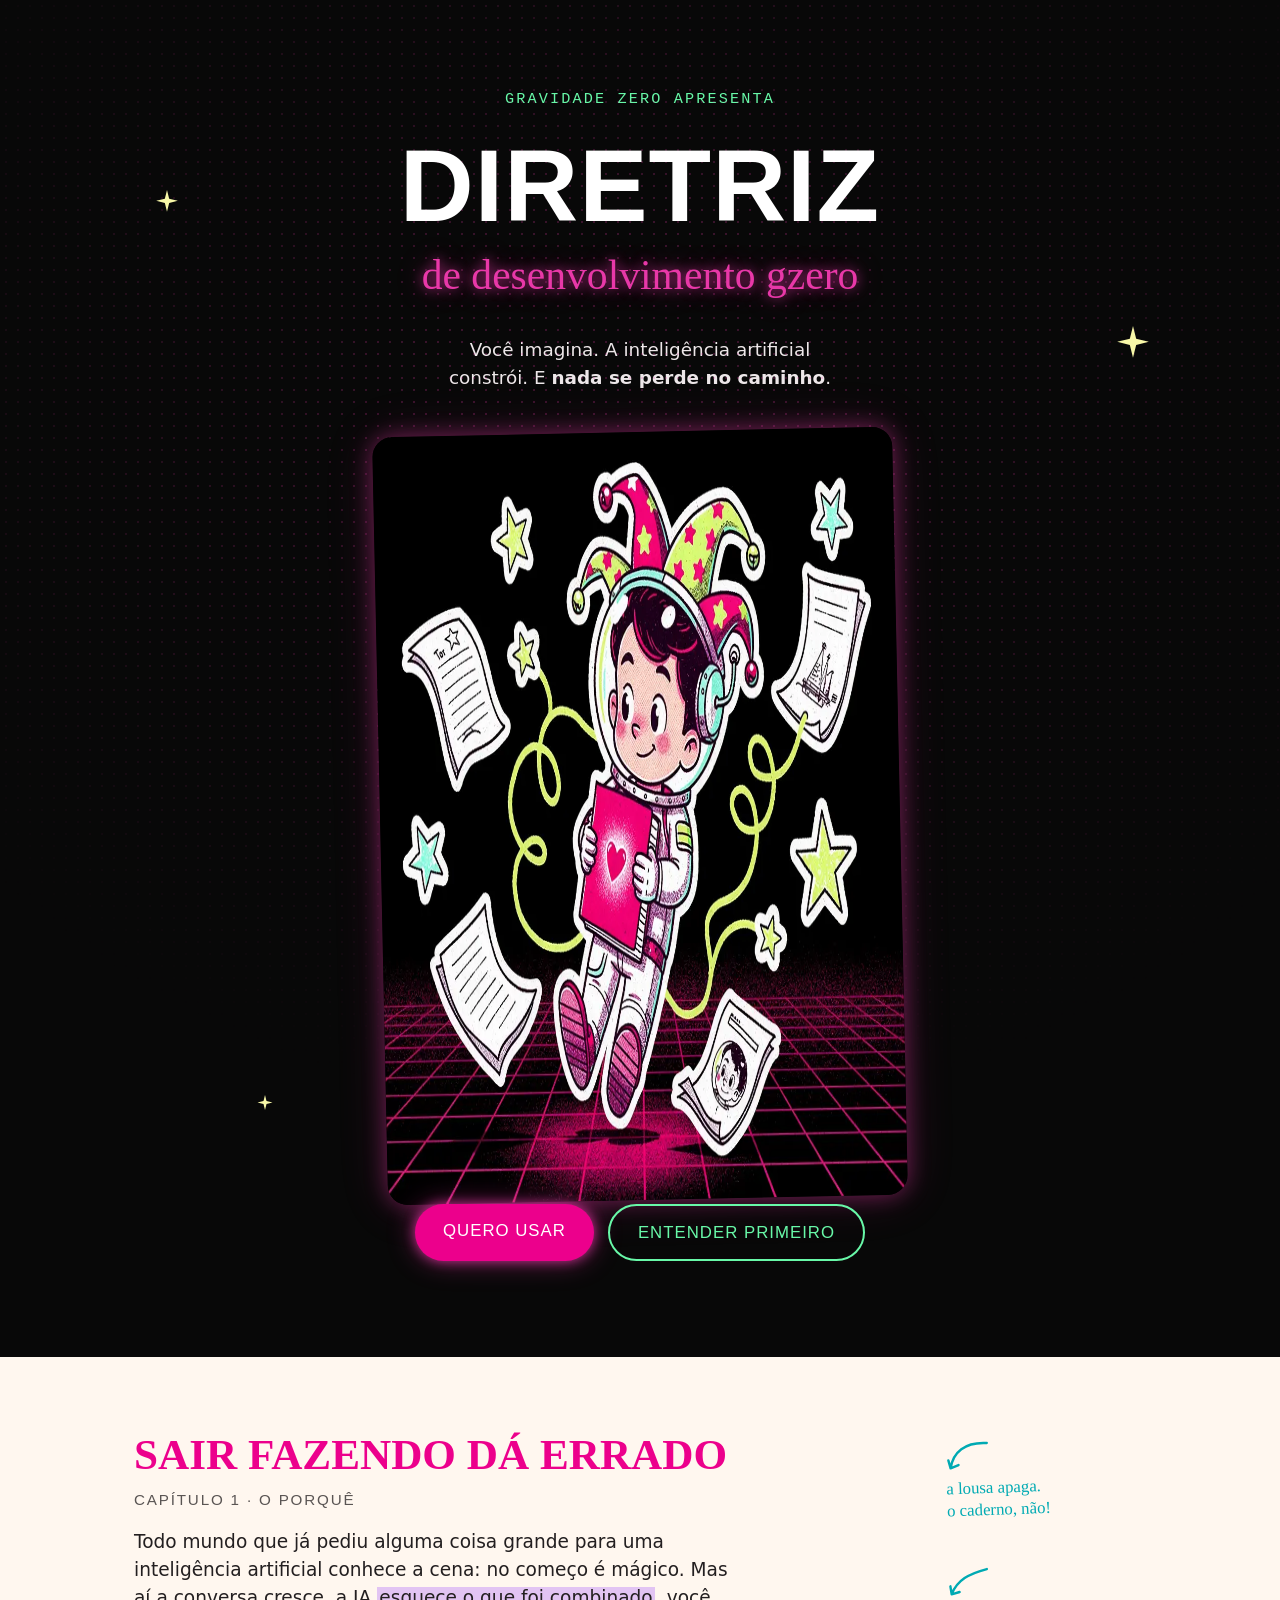
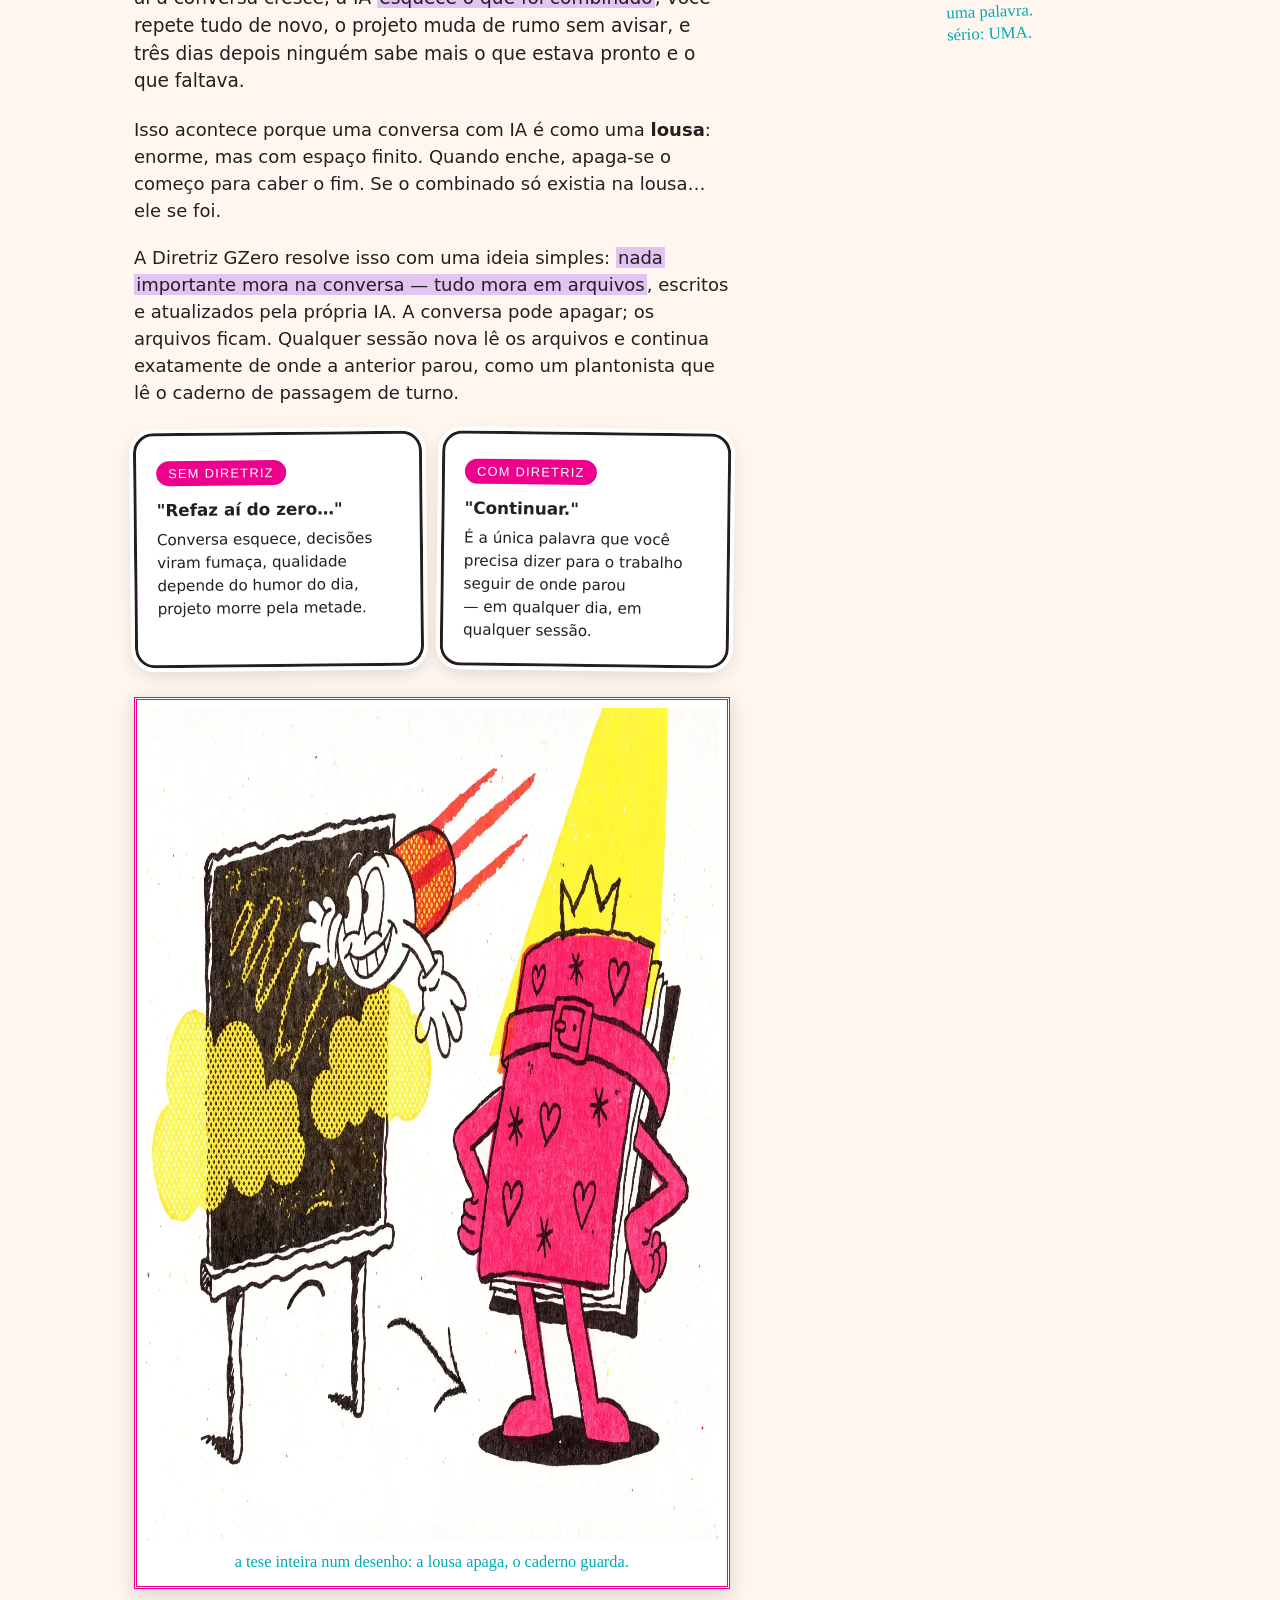
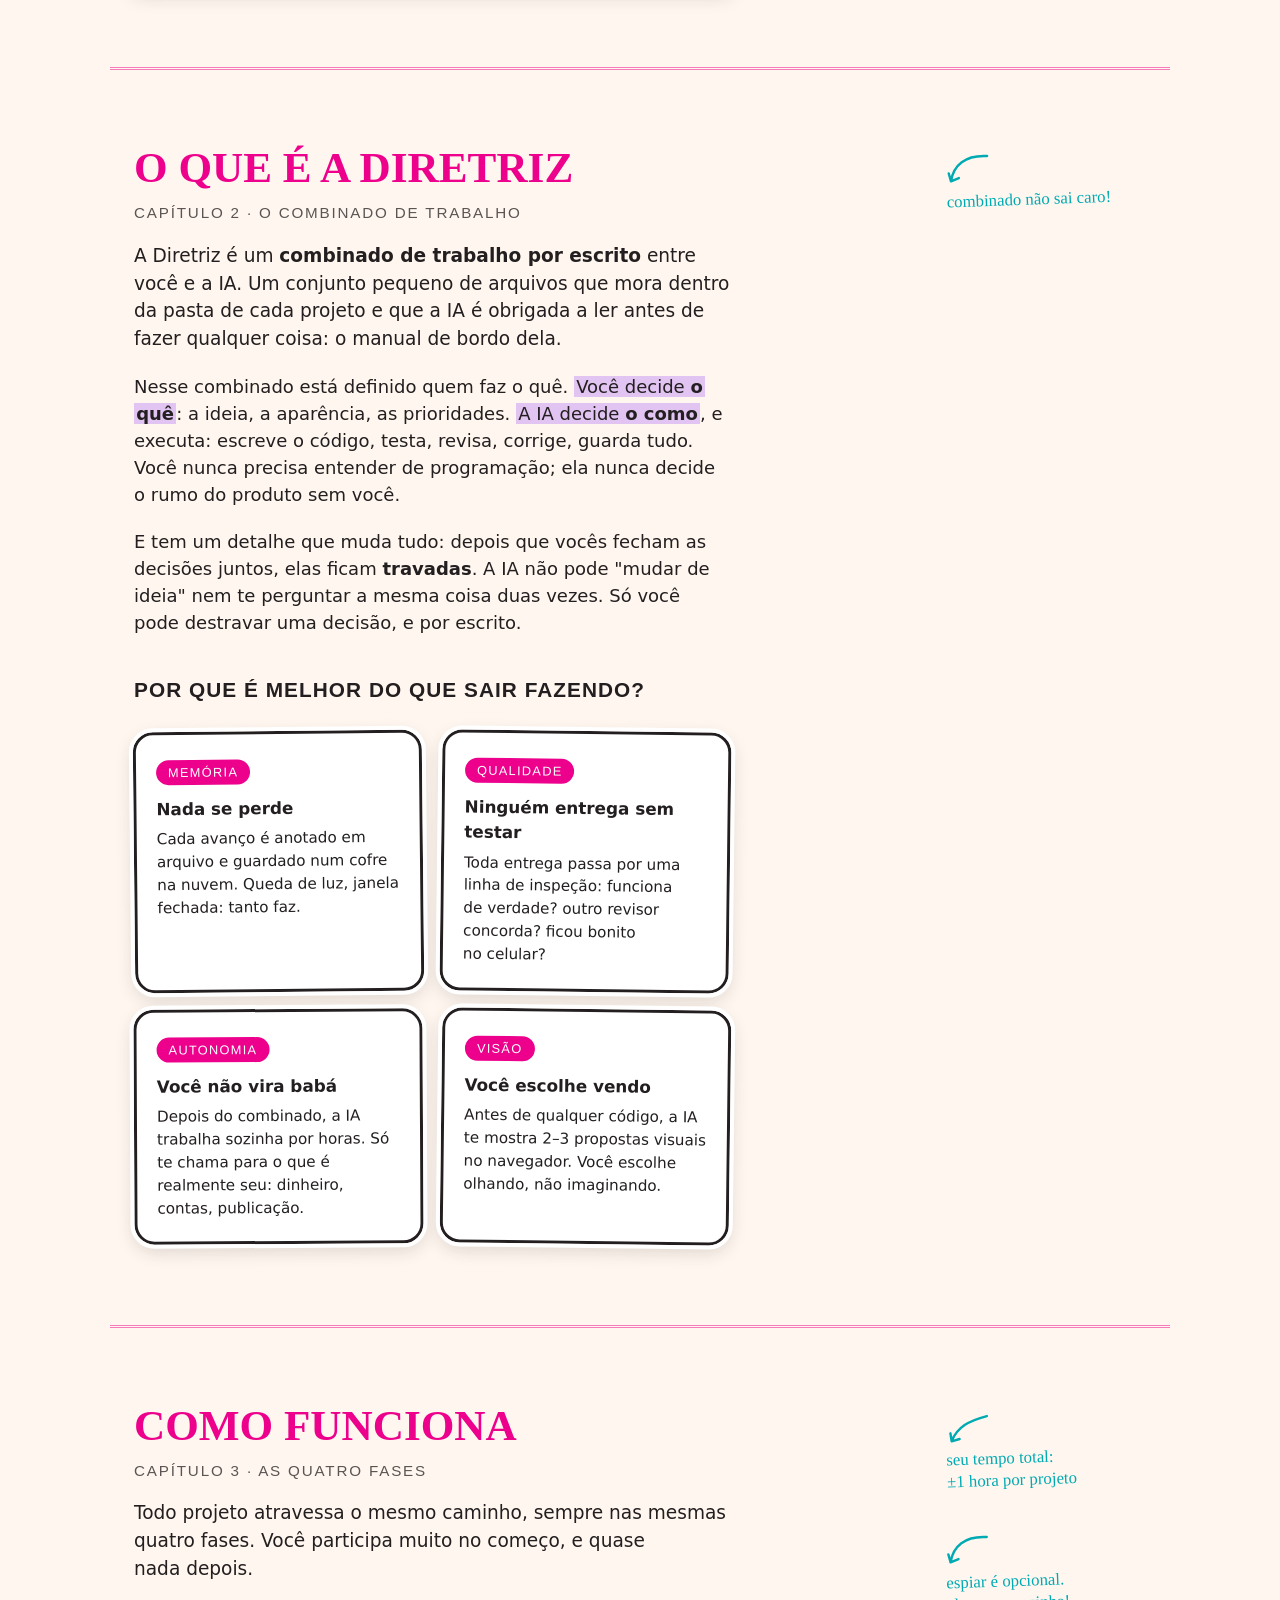
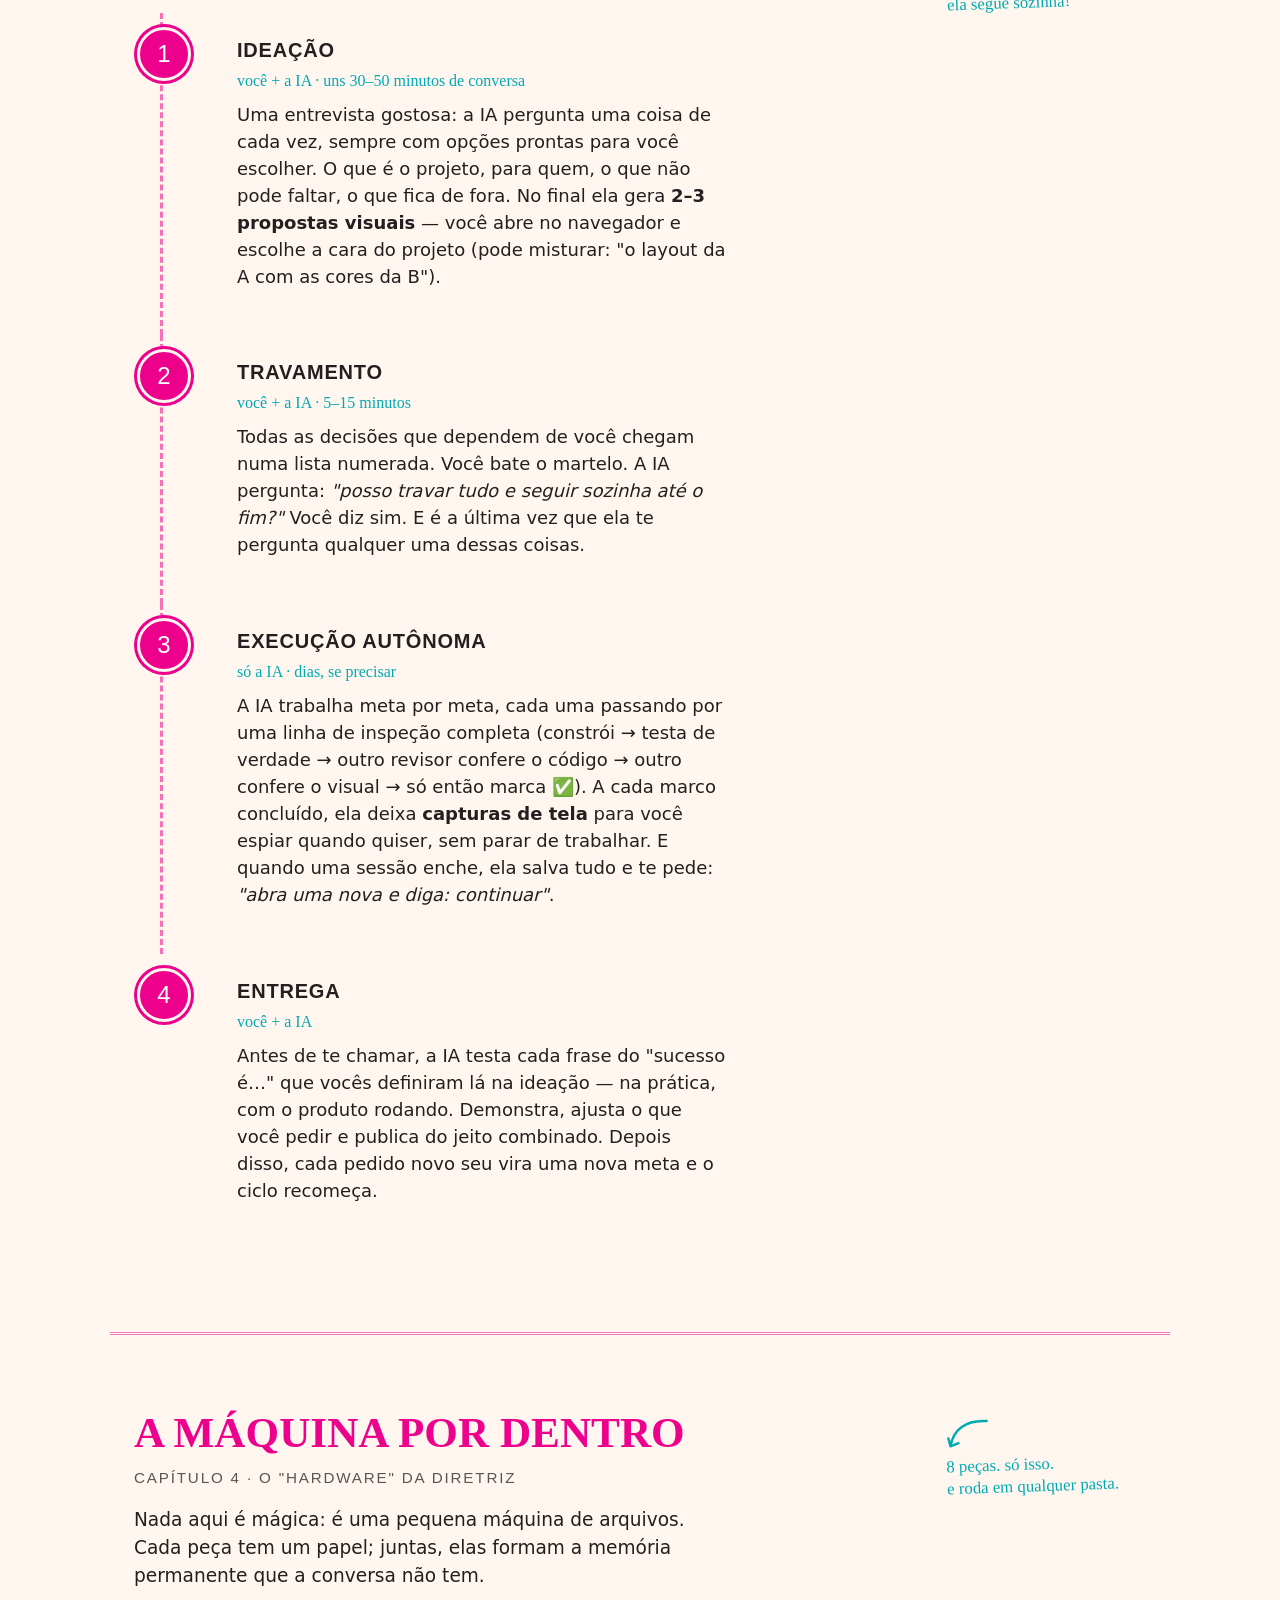
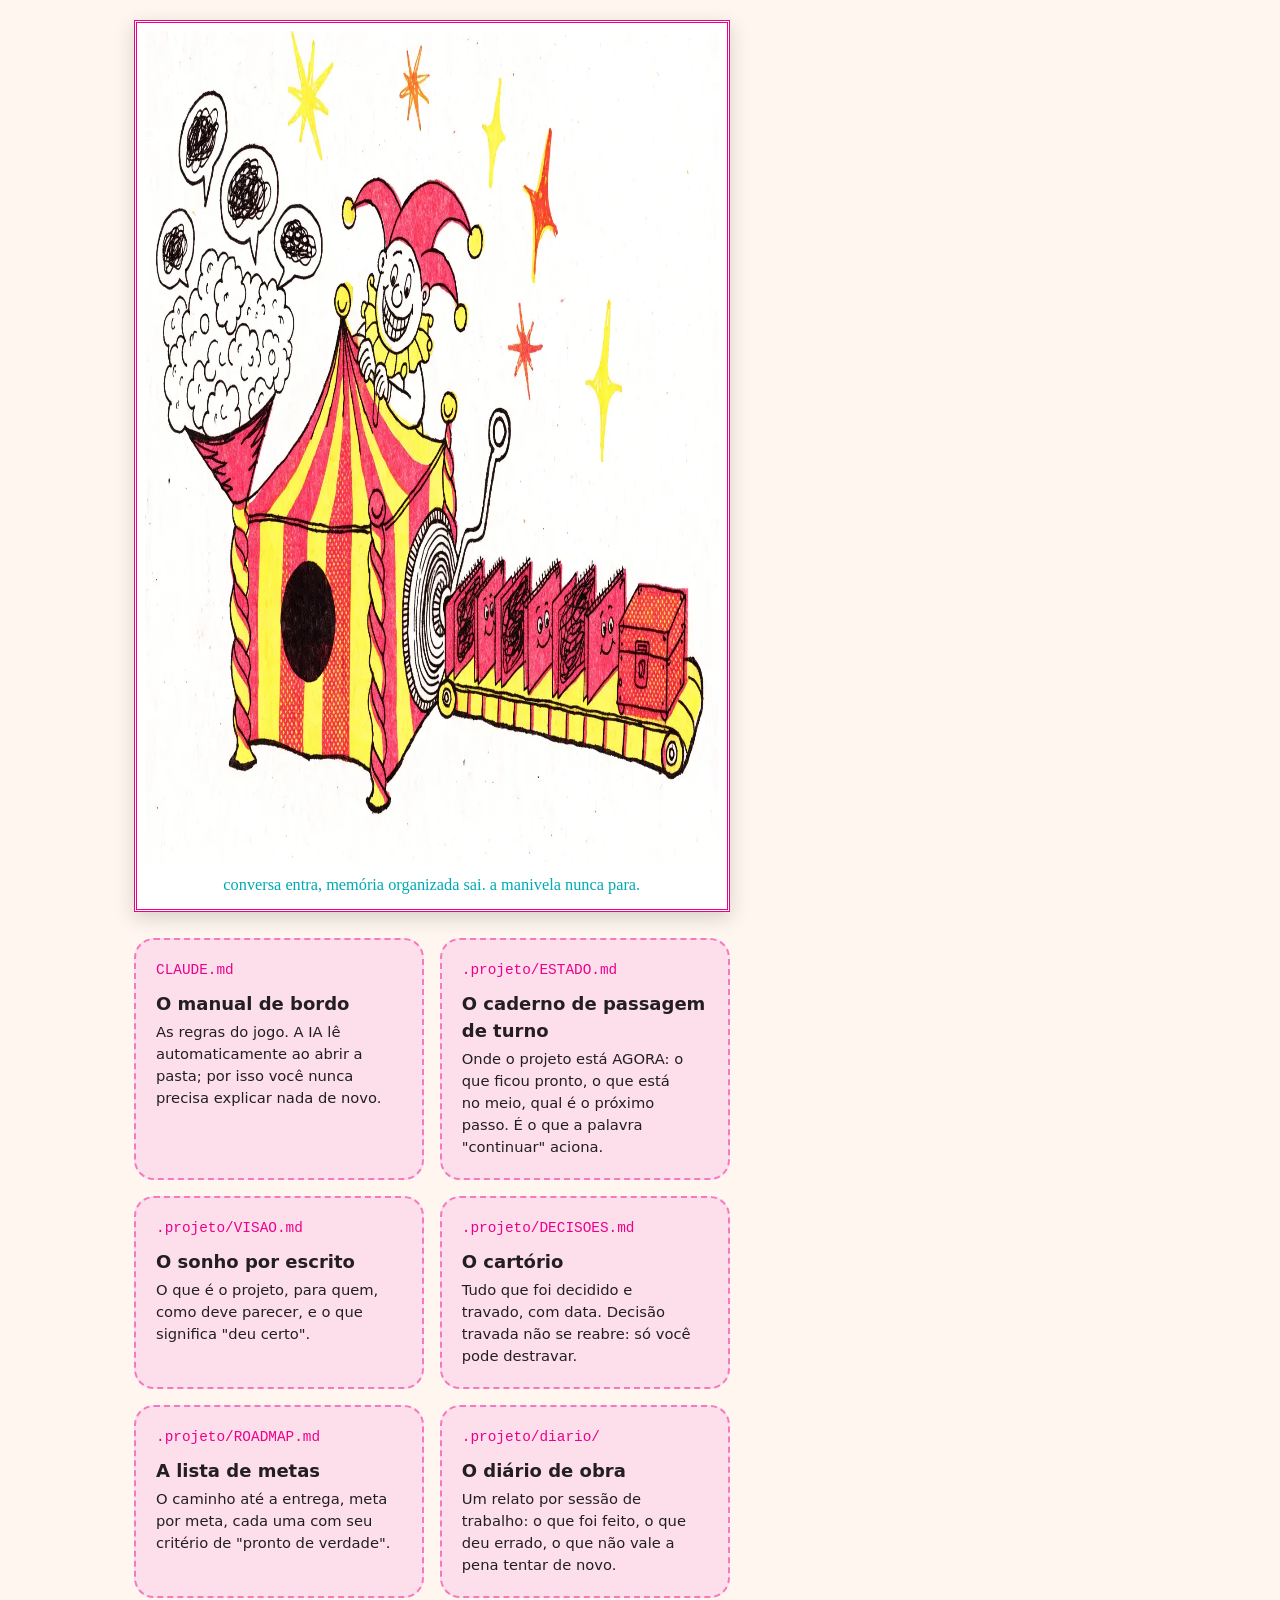
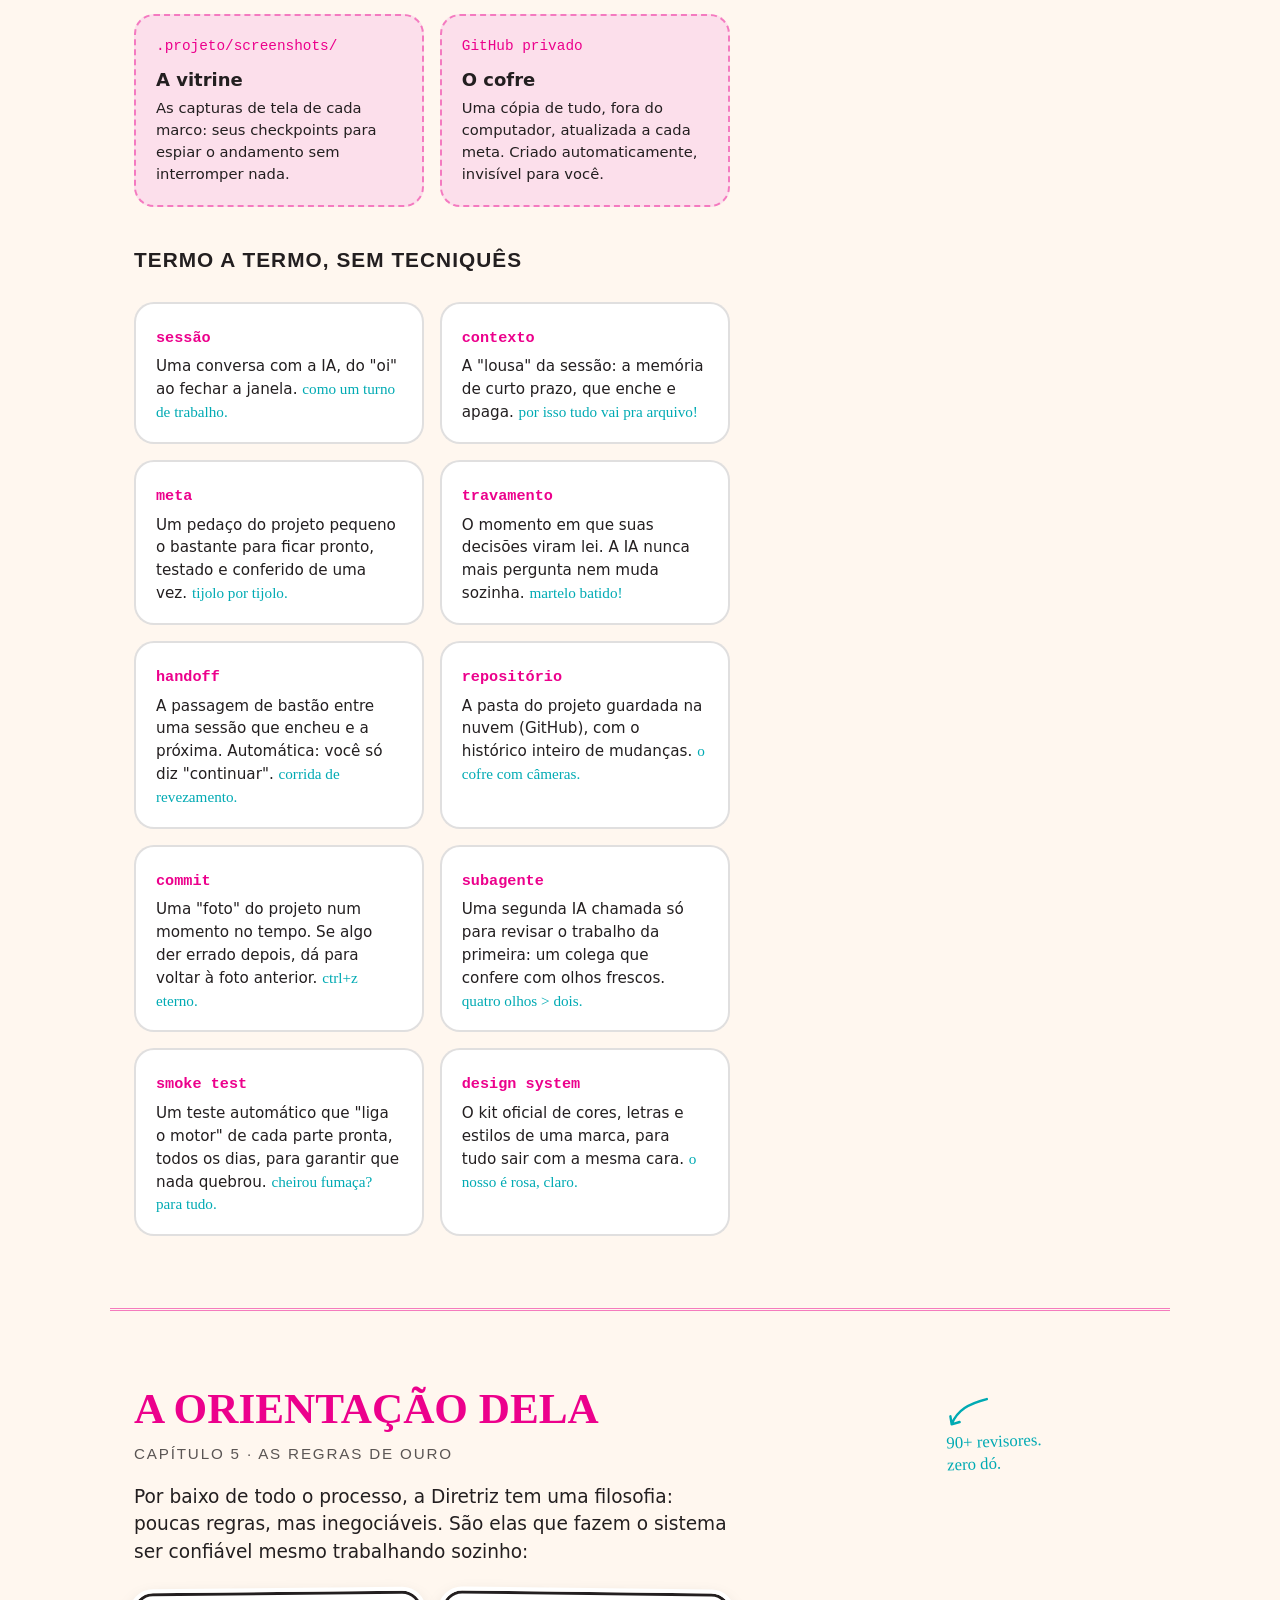
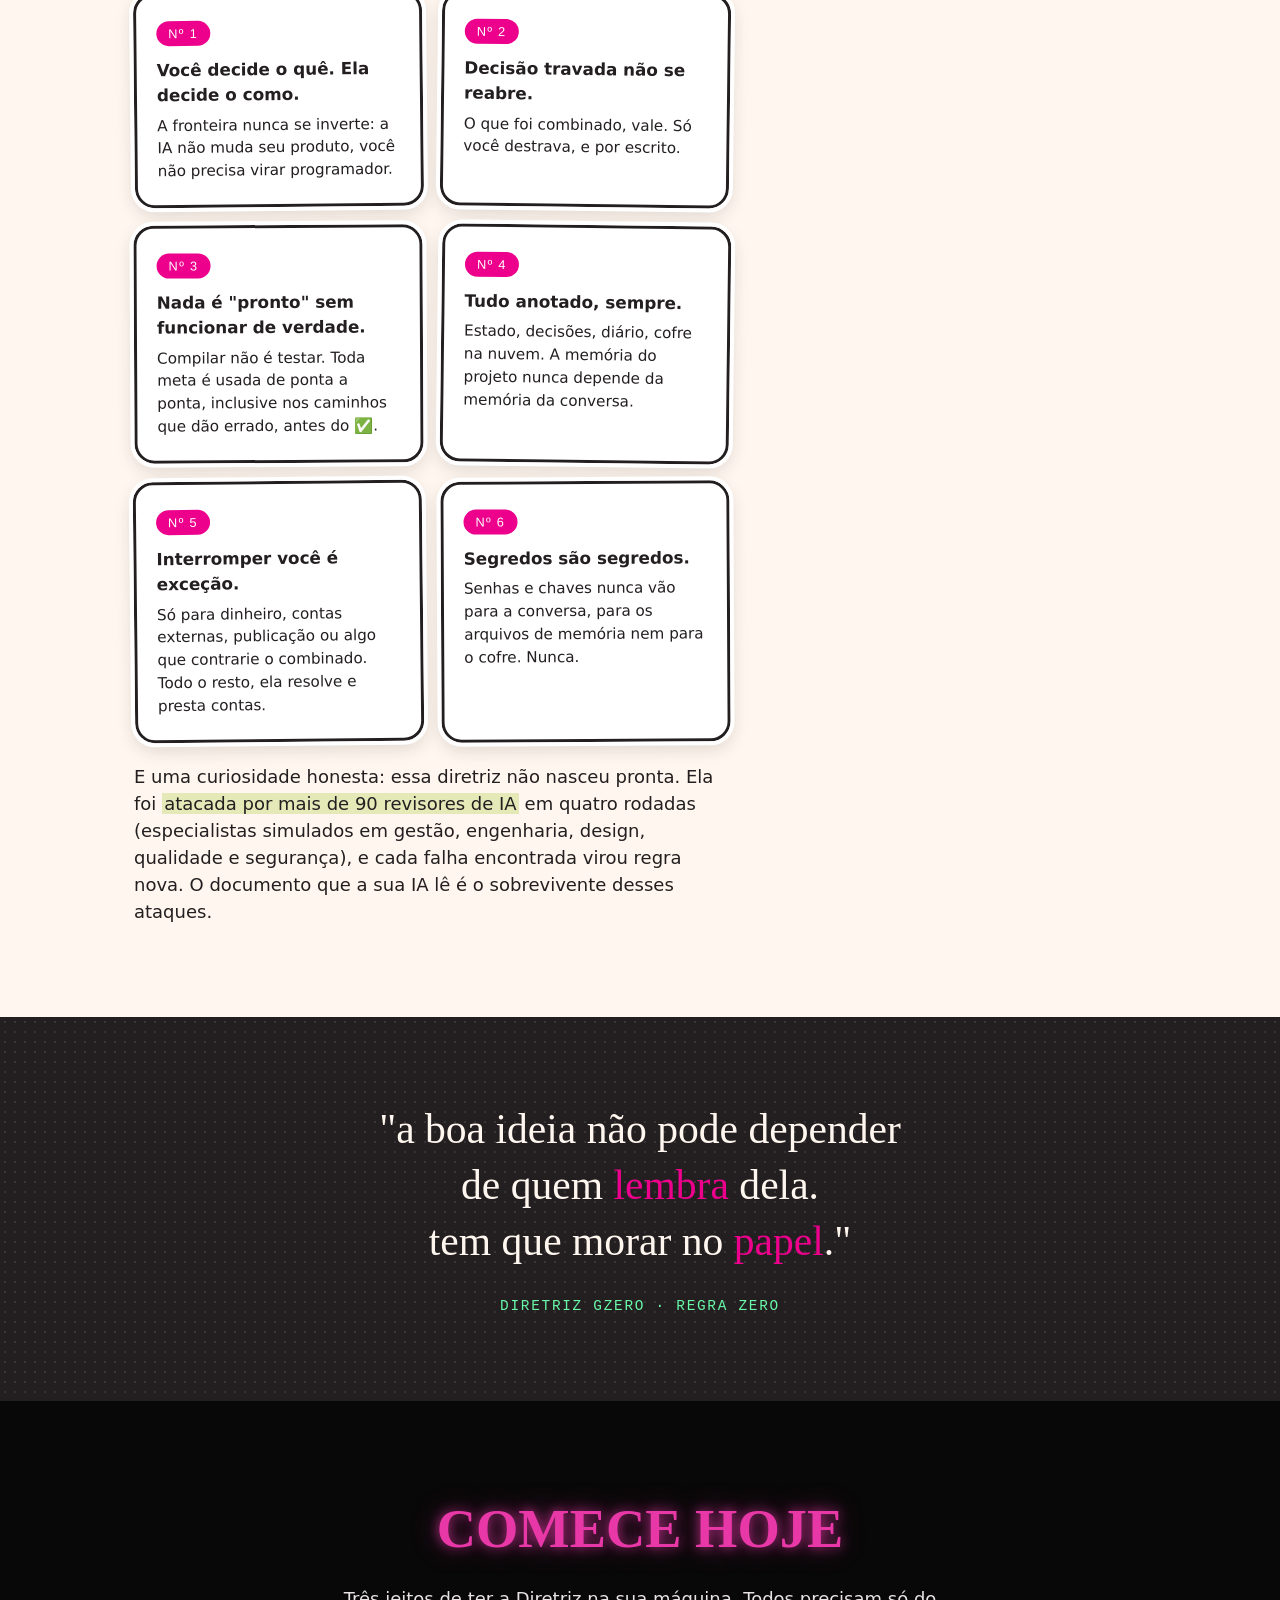
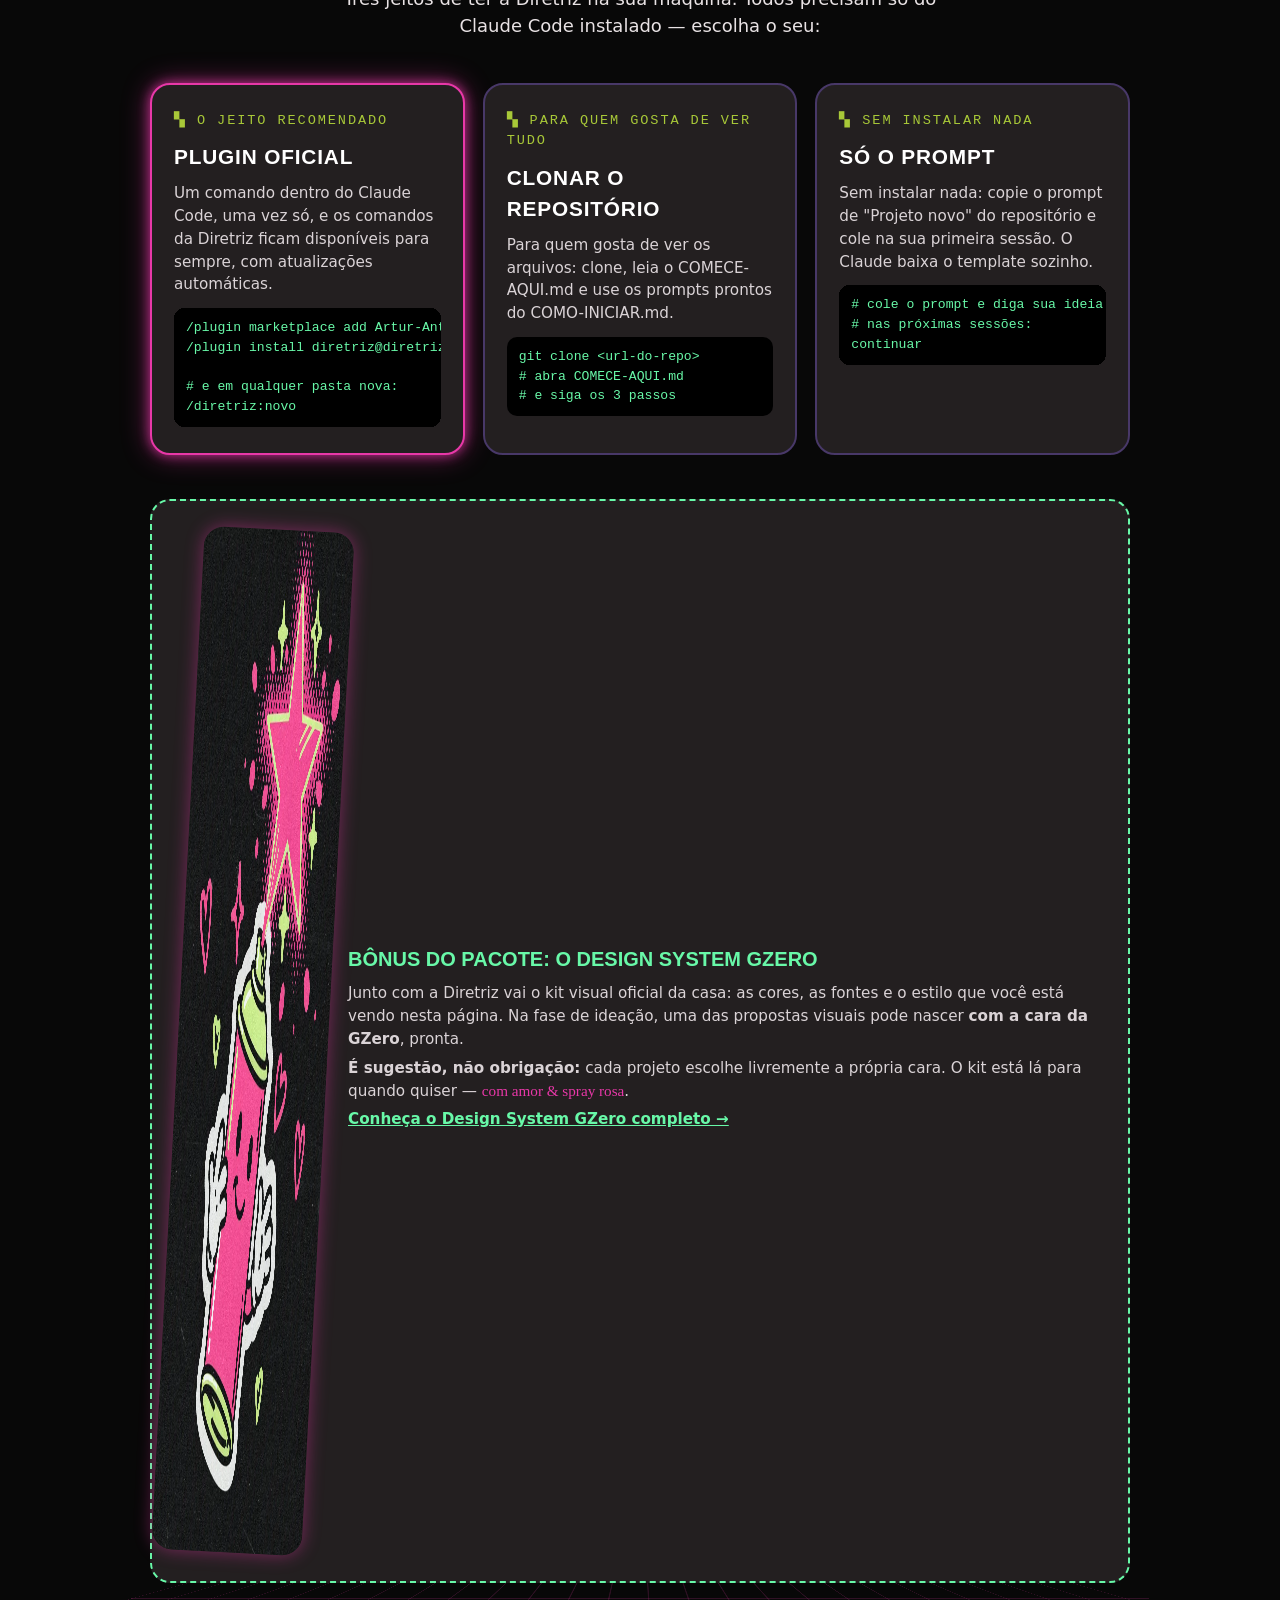
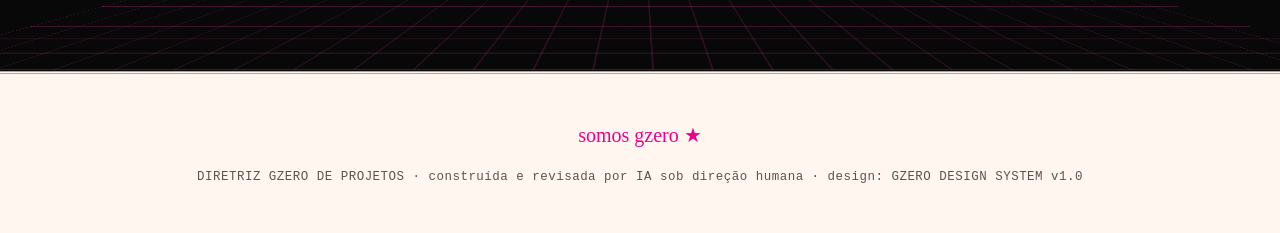
==== docs/index.html @ 6180d7d2 "Ilustrações oficiais GZero no site (Higgsfield: FLUX.2 + Recraft V4.1 com paleta travada) Co-Authore" ====
<!doctype html>
<html lang="pt-BR">
<head>
<meta charset="utf-8">
<meta name="viewport" content="width=device-width, initial-scale=1">
<title>Diretriz GZero — Você imagina. A IA constrói. Nada se perde.</title>
<meta name="description" content="A metodologia da Gravidade Zero para criar projetos com o Claude Code — explicada do zero, para qualquer pessoa.">
<style>
/* ============================================================
   DIRETRIZ GZERO — SITE
   Construído sobre o GZERO DESIGN SYSTEM v1.0 (tokens oficiais).
   Modo A (Editorial Claro) para leitura · Modo B (Neon Escuro)
   para abertura e clímax. Meio-tom no lugar de gradiente, sempre.
   "com amor & spray rosa"
   ============================================================ */

/* ---------- FONTES REAIS (subsets extraídos dos livros) ---------- */
@font-face{font-family:"Atkinson Hyperlegible";src:url("fonts/AtkinsonHyperlegible-Regular.ttf") format("truetype");font-weight:400;font-style:normal;font-display:swap}
@font-face{font-family:"Atkinson Hyperlegible";src:url("fonts/AtkinsonHyperlegible-Bold.ttf") format("truetype");font-weight:700;font-style:normal;font-display:swap}
@font-face{font-family:"Atkinson Hyperlegible";src:url("fonts/AtkinsonHyperlegible-Italic.ttf") format("truetype");font-weight:400;font-style:italic;font-display:swap}
@font-face{font-family:"Salted";src:url("fonts/Salted-Regular.ttf") format("truetype");font-weight:400;font-display:swap}
@font-face{font-family:"Hepta Slab";src:url("fonts/HeptaSlab-ExtraLight.ttf") format("truetype");font-weight:200;font-display:swap}
@font-face{font-family:"Home Video";src:url("fonts/HomeVideo-Regular.ttf") format("truetype");font-weight:400;font-display:swap}

/* ---------- TOKENS GZERO (núcleo, de tokens.css oficial) ---------- */
:root{
  --gz-rosa-spray:#EC008C;
  --gz-creme-editorial:#FFF7EF;
  --gz-preto-prensa:#231F20;
  --gz-branco-reserva:#FFFFFF;
  --gz-roxo-realce:#9643FC;
  --gz-teal-marginalia:#00AAB3;
  --gz-rosa-blush:#EF5BA1;
  --gz-rosa-nevoa:#FCDFEB;
  --gz-grifo-highlight:rgba(150,67,252,.28);

  --gz-preto-palco:#080808;
  --gz-rosa-neon:#E838A8;
  --gz-lima-acida:#A8C838;
  --gz-menta-fantasma:#68F8A8;
  --gz-indigo-noite:#483868;
  --gz-poeira-estrela:#F8F8A8;

  --gz-font-corpo:"Atkinson Hyperlegible",system-ui,sans-serif;
  --gz-font-display:"Tanker","Anton",Impact,"Arial Narrow",sans-serif;
  --gz-font-lettering:"Salted","Bradley Hand","Segoe Script",cursive;
  --gz-font-slab:"Hepta Slab",Rockwell,serif;
  --gz-font-vhs:"Home Video","VT323",monospace;
  --gz-font-codigo:"Menlo","Consolas","Courier New",monospace;

  --gz-glow-neon:0 0 12px rgba(232,56,168,.75),0 0 28px rgba(232,56,168,.45);
  --gz-shadow-sticker:0 6px 18px rgba(35,31,32,.18);
  --gz-radius-sticker:20px;
  --gz-measure:52ch;
}

*{box-sizing:border-box;margin:0}
html{scroll-behavior:smooth}
body{
  background:var(--gz-creme-editorial);
  color:var(--gz-preto-prensa);
  font-family:var(--gz-font-corpo);
  font-size:18px;
  line-height:1.5;
}
img,svg{max-width:100%}
a{color:var(--gz-rosa-spray)}
::selection{background:var(--gz-grifo-highlight)}

/* ---------- HELPERS DO SISTEMA ---------- */
.grifo{background:var(--gz-grifo-highlight);padding:0 .12em;box-decoration-break:clone;-webkit-box-decoration-break:clone}
.grifo-lima{background:rgba(168,200,56,.3);padding:0 .12em;box-decoration-break:clone;-webkit-box-decoration-break:clone}
.voz-bobo{font-family:var(--gz-font-lettering);color:var(--gz-teal-marginalia)}
.rosa{color:var(--gz-rosa-spray)}

/* retícula de meio-tom (nunca gradiente!) */
.halftone-rosa{background-image:radial-gradient(circle,var(--gz-rosa-spray) 1.1px,transparent 1.4px);background-size:9px 9px}
.halftone-claro{background-image:radial-gradient(circle,rgba(236,0,140,.16) 1.1px,transparent 1.4px);background-size:8px 8px}

/* estrela de 8 pontas — glifo-assinatura */
.star8{display:inline-block;width:1em;height:1em;vertical-align:-0.1em}

/* ---------- ILUSTRAÇÕES ---------- */
.hero-art{
  width:min(520px,88%);display:block;margin:38px auto 4px;position:relative;
  border-radius:var(--gz-radius-sticker);
  transform:rotate(-1.2deg);
  box-shadow:0 0 22px rgba(232,56,168,.4),0 0 48px rgba(232,56,168,.18);
}
.prancha{ /* prancha ilustrada com filete duplo de decreto */
  margin:30px 0 6px;background:var(--gz-branco-reserva);
  border:3px double var(--gz-rosa-spray);
  box-shadow:var(--gz-shadow-sticker);
  padding:8px;
}
.prancha img{display:block;width:100%}
.prancha figcaption{
  font-family:var(--gz-font-lettering);color:var(--gz-teal-marginalia);
  font-size:1.02rem;padding:10px 6px 4px;text-align:center;
}
.spray-art{
  width:150px;flex-shrink:0;transform:rotate(3deg);
  border-radius:var(--gz-radius-sticker);
  box-shadow:0 0 18px rgba(232,56,168,.45);
}
@media (max-width:640px){.spray-art{width:110px;margin:0 auto}}

/* ============================================================
   HERO — MODO B (NEON ESCURO): "apaga a luz e acende o neon"
   ============================================================ */
.hero{
  background:var(--gz-preto-palco);
  color:var(--gz-branco-reserva);
  padding:88px 24px 96px;
  position:relative;
  overflow:hidden;
  text-align:center;
}
.hero::before{ /* retícula de palco */
  content:"";position:absolute;inset:0;
  background-image:radial-gradient(circle,rgba(232,56,168,.22) 1.2px,transparent 1.5px);
  background-size:12px 12px;
  mask-image:radial-gradient(ellipse 90% 70% at 50% 30%,#000 20%,transparent 75%);
  -webkit-mask-image:radial-gradient(ellipse 90% 70% at 50% 30%,#000 20%,transparent 75%);
  pointer-events:none;
}
.hero-kicker{
  font-family:var(--gz-font-vhs);
  color:var(--gz-menta-fantasma);
  letter-spacing:.14em;
  font-size:.95rem;
  text-transform:uppercase;
}
.hero h1{
  font-family:var(--gz-font-display);
  font-size:clamp(3rem,10vw,6.4rem);
  line-height:.95;
  text-transform:uppercase;
  letter-spacing:.01em;
  margin:26px auto 10px;
  color:var(--gz-branco-reserva);
  position:relative;
}
.hero h1 .eco{ /* desregistro proposital: eco deslocado */
  position:relative;display:inline-block;color:var(--gz-branco-reserva);
}
.hero h1 .eco::before{
  content:attr(data-t);position:absolute;left:3px;top:3px;width:100%;
  color:var(--gz-rosa-neon);z-index:-1;text-shadow:var(--gz-glow-neon);
}
.hero .assinatura{
  font-family:var(--gz-font-lettering);
  font-size:clamp(1.5rem,4.5vw,2.6rem);
  color:var(--gz-rosa-neon);
  text-shadow:var(--gz-glow-neon);
  display:block;margin:6px 0 30px;
}
.hero .promessa{
  font-size:1.15rem;max-width:34ch;margin:0 auto 40px;color:#EDE7E9;
}
.hero .sparks{position:absolute;pointer-events:none;color:var(--gz-poeira-estrela)}
.hero .cta-row{display:flex;gap:14px;justify-content:center;flex-wrap:wrap;position:relative}
.btn{
  display:inline-block;text-decoration:none;
  font-family:var(--gz-font-display);text-transform:uppercase;letter-spacing:.06em;
  padding:14px 28px;border-radius:999px;font-size:1.05rem;
}
.btn-rosa{background:var(--gz-rosa-spray);color:var(--gz-branco-reserva);box-shadow:var(--gz-glow-neon)}
.btn-ghost{border:2px solid var(--gz-menta-fantasma);color:var(--gz-menta-fantasma)}

/* ============================================================
   MIOLO — MODO A (EDITORIAL CLARO): a leitura, o argumento
   ============================================================ */
main{background:var(--gz-creme-editorial)}
.pagina{
  max-width:1060px;margin:0 auto;padding:72px 24px;
  display:grid;grid-template-columns:minmax(0,1fr) 200px;gap:0 48px;
  position:relative;
}
@media (max-width:860px){.pagina{grid-template-columns:1fr}}
.pagina + .pagina{border-top:3px double rgba(236,0,140,.5)} /* filete duplo de decreto */

.miolo{max-width:var(--gz-measure)}
.capitulo{ /* título de capítulo: lettering à mão, rosa */
  font-family:var(--gz-font-lettering);
  color:var(--gz-rosa-spray);
  font-size:clamp(2rem,5vw,2.7rem);
  line-height:1.2;text-transform:uppercase;
  margin-bottom:8px;
}
.rubrica{ /* rubrica de seção: condensada pesada */
  font-family:var(--gz-font-display);
  text-transform:uppercase;letter-spacing:.12em;
  font-size:.95rem;color:var(--gz-preto-prensa);opacity:.75;
  margin-bottom:26px;
}
.miolo p{margin-bottom:1.1em;text-wrap:pretty}
.miolo p.abre{font-size:1.16rem}
.miolo h3{
  font-family:var(--gz-font-display);text-transform:uppercase;
  letter-spacing:.05em;font-size:1.3rem;margin:1.8em 0 .6em;
}

/* marginália — a voz do Bobo na margem, com seta */
.margem{position:relative;padding-top:8px}
.nota-margem{
  font-family:var(--gz-font-lettering);
  color:var(--gz-teal-marginalia);
  font-size:1.05rem;line-height:1.3;
  margin-bottom:42px;transform:rotate(-2deg);
}
.nota-margem .seta{display:block;width:46px;height:34px;margin-bottom:4px}
@media (max-width:860px){
  .margem{padding:0}
  .nota-margem{margin:6px 0 28px;transform:rotate(-1deg)}
}

/* cartões-adesivo (bento) */
.stickers{display:grid;grid-template-columns:repeat(auto-fit,minmax(240px,1fr));gap:18px;margin:26px 0 8px}
.sticker{
  background:var(--gz-branco-reserva);
  border:3px solid var(--gz-preto-prensa);
  outline:4px solid var(--gz-branco-reserva); /* contorno de decalque */
  border-radius:var(--gz-radius-sticker);
  box-shadow:var(--gz-shadow-sticker);
  padding:22px 20px;
  transform:rotate(-.6deg);
}
.sticker:nth-child(2n){transform:rotate(.7deg)}
.sticker:nth-child(3n){transform:rotate(-.3deg)}
.sticker .selo{
  font-family:var(--gz-font-display);text-transform:uppercase;
  font-size:.8rem;letter-spacing:.1em;color:var(--gz-branco-reserva);
  background:var(--gz-rosa-spray);border-radius:999px;
  display:inline-block;padding:3px 12px;margin-bottom:12px;
}
.sticker h4{font-family:var(--gz-font-corpo);font-weight:700;font-size:1.05rem;margin-bottom:6px}
.sticker p{font-size:.95rem;margin:0}

/* linha do tempo das 4 fases */
.fases{counter-reset:fase;display:flex;flex-direction:column;gap:0;margin:30px 0 10px}
.fase{
  position:relative;padding:22px 0 26px 74px;counter-increment:fase;
  border-left:3px dashed rgba(236,0,140,.55);margin-left:26px;
}
.fase:last-child{border-left-color:transparent}
.fase::before{
  content:counter(fase);
  position:absolute;left:-26px;top:14px;width:48px;height:48px;
  background:var(--gz-rosa-spray);color:var(--gz-branco-reserva);
  font-family:var(--gz-font-display);font-size:1.5rem;
  border-radius:50%;display:flex;align-items:center;justify-content:center;
  border:3px solid var(--gz-creme-editorial);
  box-shadow:0 0 0 3px var(--gz-rosa-spray);
}
.fase h4{font-family:var(--gz-font-display);text-transform:uppercase;font-size:1.25rem;letter-spacing:.04em;margin-bottom:4px}
.fase .quem{
  font-family:var(--gz-font-lettering);color:var(--gz-teal-marginalia);font-size:1rem;display:block;margin-bottom:8px;
}
.fase p{max-width:56ch}

/* glossário termo a termo */
.glossario{display:grid;grid-template-columns:repeat(auto-fit,minmax(280px,1fr));gap:16px;margin-top:26px}
.termo{
  background:var(--gz-branco-reserva);
  border-radius:var(--gz-radius-sticker);
  border:2px solid rgba(35,31,32,.14);
  padding:18px 20px;
}
.termo dt{font-weight:700;margin-bottom:6px}
.termo dt .tt{font-family:var(--gz-font-codigo);color:var(--gz-rosa-spray);font-size:.95rem}
.termo dd{font-size:.95rem}
.termo dd em{color:var(--gz-teal-marginalia);font-style:normal;font-family:var(--gz-font-lettering)}

/* hardware: diagrama de arquivos */
.maquina{display:grid;grid-template-columns:repeat(auto-fit,minmax(250px,1fr));gap:16px;margin:26px 0}
.peca{
  background:var(--gz-rosa-nevoa);
  border-radius:var(--gz-radius-sticker);
  padding:20px;border:2px dashed rgba(236,0,140,.45);
}
.peca .arquivo{font-family:var(--gz-font-codigo);font-size:.9rem;color:var(--gz-rosa-spray);display:block;margin-bottom:8px}
.peca b{display:block;margin-bottom:4px}
.peca p{font-size:.92rem;margin:0}

/* ============================================================
   RESPIRO — faixa preta com manifesto (o "inspira/expira")
   ============================================================ */
.respiro{
  background:var(--gz-preto-prensa);color:var(--gz-creme-editorial);
  padding:84px 24px;text-align:center;position:relative;overflow:hidden;
}
.respiro::after{
  content:"";position:absolute;inset:0;
  background-image:radial-gradient(circle,rgba(255,247,239,.10) 1px,transparent 1.3px);
  background-size:10px 10px;pointer-events:none;
}
.respiro blockquote{
  font-family:var(--gz-font-lettering);
  font-size:clamp(1.6rem,4.2vw,2.6rem);line-height:1.35;
  max-width:26ch;margin:0 auto;position:relative;z-index:1;
}
.respiro blockquote .rosa{color:var(--gz-rosa-spray)}
.respiro cite{
  display:block;margin-top:26px;font-style:normal;
  font-family:var(--gz-font-vhs);font-size:.9rem;letter-spacing:.12em;color:var(--gz-menta-fantasma);
}

/* ============================================================
   CLÍMAX — MODO B: comece agora + pacote completo
   ============================================================ */
.climax{
  background:var(--gz-preto-palco);color:var(--gz-branco-reserva);
  padding:88px 24px;position:relative;overflow:hidden;
}
.climax::before{ /* grade synthwave discreta */
  content:"";position:absolute;left:-10%;right:-10%;bottom:0;height:42%;
  background-image:
    repeating-linear-gradient(to top,rgba(232,56,168,.28) 0 2px,transparent 2px 34px),
    repeating-linear-gradient(to right,rgba(232,56,168,.16) 0 2px,transparent 2px 60px);
  transform:perspective(340px) rotateX(58deg);
  transform-origin:bottom center;pointer-events:none;
}
.climax .centro{max-width:980px;margin:0 auto;position:relative;z-index:1}
.climax h2{
  font-family:var(--gz-font-lettering);
  color:var(--gz-rosa-neon);text-shadow:var(--gz-glow-neon);
  font-size:clamp(2.2rem,6vw,3.4rem);text-transform:uppercase;text-align:center;margin-bottom:14px;
}
.climax .sub{
  text-align:center;color:#E8E2E4;max-width:52ch;margin:0 auto 44px;
}
.caminhos{display:grid;grid-template-columns:repeat(auto-fit,minmax(260px,1fr));gap:18px}
.caminho{
  background:var(--gz-preto-prensa);
  border:2px solid var(--gz-indigo-noite);
  border-radius:var(--gz-radius-sticker);
  padding:26px 22px;position:relative;
}
.caminho.destaque{border-color:var(--gz-rosa-neon);box-shadow:var(--gz-glow-neon)}
.caminho .num{
  font-family:var(--gz-font-vhs);color:var(--gz-lima-acida);font-size:.85rem;letter-spacing:.14em;display:block;margin-bottom:10px;
}
.caminho h3{font-family:var(--gz-font-display);text-transform:uppercase;font-size:1.3rem;letter-spacing:.04em;margin-bottom:10px}
.caminho p{font-size:.95rem;color:#DAD3D6;margin-bottom:12px}
.caminho code{
  display:block;font-family:var(--gz-font-codigo);font-size:.82rem;
  background:#000;color:var(--gz-menta-fantasma);
  border-radius:10px;padding:10px 12px;overflow-x:auto;white-space:pre;
}
.pacote{
  margin-top:44px;background:var(--gz-preto-prensa);
  border:2px dashed var(--gz-menta-fantasma);
  border-radius:var(--gz-radius-sticker);padding:28px 26px;
  display:grid;grid-template-columns:auto 1fr;gap:20px;align-items:center;
}
@media (max-width:640px){.pacote{grid-template-columns:1fr}}
.pacote .estrela{width:64px;height:64px;color:var(--gz-poeira-estrela);flex-shrink:0}
.pacote h3{font-family:var(--gz-font-display);text-transform:uppercase;font-size:1.25rem;margin-bottom:8px;color:var(--gz-menta-fantasma)}
.pacote p{font-size:.95rem;color:#DAD3D6;margin-bottom:6px}

/* ============================================================
   FOOTER — volta ao claro (fecha o ciclo inspira/expira)
   ============================================================ */
footer{
  background:var(--gz-creme-editorial);color:var(--gz-preto-prensa);
  padding:46px 24px;text-align:center;
  border-top:3px double rgba(236,0,140,.5);
}
footer .amor{font-family:var(--gz-font-lettering);color:var(--gz-rosa-spray);font-size:1.25rem;display:block;margin-bottom:10px}
footer small{font-family:var(--gz-font-codigo);font-size:.78rem;color:#5A5352;letter-spacing:.04em}

@media (prefers-reduced-motion:no-preference){
  .sparks{animation:tw 3.2s ease-in-out infinite alternate}
  @keyframes tw{from{opacity:.35}to{opacity:1}}
}
</style>
</head>
<body>

<!-- ======================= ABERTURA · NEON ======================= -->
<header class="hero">
  <svg class="sparks" style="top:14%;left:12%;width:26px" viewBox="0 0 24 24" fill="currentColor" aria-hidden="true"><path d="M12 0l2 8 8 2-8 2-2 8-2-8-8-2 8-2z"/></svg>
  <svg class="sparks" style="top:24%;right:10%;width:38px;animation-delay:1.2s" viewBox="0 0 24 24" fill="currentColor" aria-hidden="true"><path d="M12 0l2 8 8 2-8 2-2 8-2-8-8-2 8-2z"/></svg>
  <svg class="sparks" style="bottom:18%;left:20%;width:18px;animation-delay:.6s" viewBox="0 0 24 24" fill="currentColor" aria-hidden="true"><path d="M12 0l2 8 8 2-8 2-2 8-2-8-8-2 8-2z"/></svg>

  <p class="hero-kicker">gravidade zero apresenta</p>
  <h1><span class="eco" data-t="DIRETRIZ">DIRETRIZ</span></h1>
  <span class="assinatura">de desenvolvimento gzero</span>
  <p class="promessa">Você imagina. A inteligência artificial constrói. E <strong>nada se perde no caminho</strong>.</p>
  <img class="hero-art" src="img/hero-astronauta.webp" alt="Menino-astronauta com gorro de bobo da corte flutuando em gravidade zero, abraçado a um caderno rosa que brilha, cercado de estrelas de oito pontas" width="1024" height="768">
  <div class="cta-row">
    <a class="btn btn-rosa" href="#comecar">Quero usar</a>
    <a class="btn btn-ghost" href="#oque">Entender primeiro</a>
  </div>
</header>

<main>

<!-- ======================= CAP. 1 · O PROBLEMA ======================= -->
<section class="pagina" id="oque">
  <div class="miolo">
    <h2 class="capitulo">Sair fazendo dá errado</h2>
    <p class="rubrica">Capítulo 1 · o porquê</p>

    <p class="abre">Todo mundo que já pediu alguma coisa grande para uma inteligência artificial conhece a cena: no começo é mágico. Mas aí a conversa cresce, a IA <span class="grifo">esquece o que foi combinado</span>, você repete tudo de novo, o projeto muda de rumo sem avisar, e três dias depois ninguém sabe mais o que estava pronto e o que faltava.</p>

    <p>Isso acontece porque uma conversa com IA é como uma <strong>lousa</strong>: enorme, mas com espaço finito. Quando enche, apaga-se o começo para caber o fim. Se o combinado só existia na lousa… ele se foi.</p>

    <p>A Diretriz GZero resolve isso com uma ideia simples: <span class="grifo">nada importante mora na conversa — tudo mora em arquivos</span>, escritos e atualizados pela própria IA. A conversa pode apagar; os arquivos ficam. Qualquer sessão nova lê os arquivos e continua exatamente de onde a anterior parou, como um plantonista que lê o caderno de passagem de turno.</p>

    <div class="stickers">
      <div class="sticker">
        <span class="selo">sem diretriz</span>
        <h4>"Refaz aí do zero…"</h4>
        <p>Conversa esquece, decisões viram fumaça, qualidade depende do humor do dia, projeto morre pela metade.</p>
      </div>
      <div class="sticker">
        <span class="selo">com diretriz</span>
        <h4>"Continuar."</h4>
        <p>É a única palavra que você precisa dizer para o trabalho seguir de onde parou — em qualquer dia, em qualquer sessão.</p>
      </div>
    </div>

    <figure class="prancha">
      <img src="img/prancha-lousa.webp" alt="Ilustração: uma lousa escolar sendo apagada por um apagador travesso, e ao lado um caderno rosa de coroa guardando corações e estrelas em segurança" width="1280" height="832">
      <figcaption>a tese inteira num desenho: a lousa apaga, o caderno guarda.</figcaption>
    </figure>
  </div>
  <aside class="margem">
    <div class="nota-margem">
      <svg class="seta" viewBox="0 0 46 34" fill="none" stroke="currentColor" stroke-width="2.4" stroke-linecap="round"><path d="M42 4 C20 2, 8 12, 5 28 M5 28 l-2 -8 M5 28 l8 -3"/></svg>
      a lousa apaga.<br>o caderno, não!
    </div>
    <div class="nota-margem">
      <svg class="seta" viewBox="0 0 46 34" fill="none" stroke="currentColor" stroke-width="2.4" stroke-linecap="round"><path d="M42 6 C24 10, 12 16, 6 30 M6 30 l-1 -8 M6 30 l8 -2"/></svg>
      uma palavra.<br>sério: UMA.
    </div>
  </aside>
</section>

<!-- ======================= CAP. 2 · O QUE ELA É ======================= -->
<section class="pagina">
  <div class="miolo">
    <h2 class="capitulo">O que é a Diretriz</h2>
    <p class="rubrica">Capítulo 2 · o combinado de trabalho</p>

    <p class="abre">A Diretriz é um <strong>combinado de trabalho por escrito</strong> entre você e a IA. Um conjunto pequeno de arquivos que mora dentro da pasta de cada projeto e que a IA é obrigada a ler antes de fazer qualquer coisa: o manual de bordo dela.</p>

    <p>Nesse combinado está definido quem faz o quê. <span class="grifo">Você decide <strong>o quê</strong></span>: a ideia, a aparência, as prioridades. <span class="grifo">A IA decide <strong>o como</strong></span>, e executa: escreve o código, testa, revisa, corrige, guarda tudo. Você nunca precisa entender de programação; ela nunca decide o rumo do produto sem você.</p>

    <p>E tem um detalhe que muda tudo: depois que vocês fecham as decisões juntos, elas ficam <strong>travadas</strong>. A IA não pode "mudar de ideia" nem te perguntar a mesma coisa duas vezes. Só você pode destravar uma decisão, e por escrito.</p>

    <h3>Por que é melhor do que sair fazendo?</h3>
    <div class="stickers">
      <div class="sticker">
        <span class="selo">memória</span>
        <h4>Nada se perde</h4>
        <p>Cada avanço é anotado em arquivo e guardado num cofre na nuvem. Queda de luz, janela fechada: tanto faz.</p>
      </div>
      <div class="sticker">
        <span class="selo">qualidade</span>
        <h4>Ninguém entrega sem testar</h4>
        <p>Toda entrega passa por uma linha de inspeção: funciona de verdade? outro revisor concorda? ficou bonito no celular?</p>
      </div>
      <div class="sticker">
        <span class="selo">autonomia</span>
        <h4>Você não vira babá</h4>
        <p>Depois do combinado, a IA trabalha sozinha por horas. Só te chama para o que é realmente seu: dinheiro, contas, publicação.</p>
      </div>
      <div class="sticker">
        <span class="selo">visão</span>
        <h4>Você escolhe vendo</h4>
        <p>Antes de qualquer código, a IA te mostra 2–3 propostas visuais no navegador. Você escolhe olhando, não imaginando.</p>
      </div>
    </div>
  </div>
  <aside class="margem">
    <div class="nota-margem">
      <svg class="seta" viewBox="0 0 46 34" fill="none" stroke="currentColor" stroke-width="2.4" stroke-linecap="round"><path d="M42 4 C20 2, 8 12, 5 28 M5 28 l-2 -8 M5 28 l8 -3"/></svg>
      combinado não sai caro!
    </div>
  </aside>
</section>

<!-- ======================= CAP. 3 · COMO FUNCIONA ======================= -->
<section class="pagina">
  <div class="miolo">
    <h2 class="capitulo">Como funciona</h2>
    <p class="rubrica">Capítulo 3 · as quatro fases</p>

    <p class="abre">Todo projeto atravessa o mesmo caminho, sempre nas mesmas quatro fases. Você participa muito no começo, e quase nada depois.</p>

    <div class="fases">
      <div class="fase">
        <h4>Ideação</h4>
        <span class="quem">você + a IA · uns 30–50 minutos de conversa</span>
        <p>Uma entrevista gostosa: a IA pergunta uma coisa de cada vez, sempre com opções prontas para você escolher. O que é o projeto, para quem, o que não pode faltar, o que fica de fora. No final ela gera <strong>2–3 propostas visuais</strong> — você abre no navegador e escolhe a cara do projeto (pode misturar: "o layout da A com as cores da B").</p>
      </div>
      <div class="fase">
        <h4>Travamento</h4>
        <span class="quem">você + a IA · 5–15 minutos</span>
        <p>Todas as decisões que dependem de você chegam numa lista numerada. Você bate o martelo. A IA pergunta: <em>"posso travar tudo e seguir sozinha até o fim?"</em> Você diz sim. E é a última vez que ela te pergunta qualquer uma dessas coisas.</p>
      </div>
      <div class="fase">
        <h4>Execução autônoma</h4>
        <span class="quem">só a IA · dias, se precisar</span>
        <p>A IA trabalha meta por meta, cada uma passando por uma linha de inspeção completa (constrói → testa de verdade → outro revisor confere o código → outro confere o visual → só então marca ✅). A cada marco concluído, ela deixa <strong>capturas de tela</strong> para você espiar quando quiser, sem parar de trabalhar. E quando uma sessão enche, ela salva tudo e te pede: <em>"abra uma nova e diga: continuar"</em>.</p>
      </div>
      <div class="fase">
        <h4>Entrega</h4>
        <span class="quem">você + a IA</span>
        <p>Antes de te chamar, a IA testa cada frase do "sucesso é…" que vocês definiram lá na ideação — na prática, com o produto rodando. Demonstra, ajusta o que você pedir e publica do jeito combinado. Depois disso, cada pedido novo seu vira uma nova meta e o ciclo recomeça.</p>
      </div>
    </div>
  </div>
  <aside class="margem">
    <div class="nota-margem">
      <svg class="seta" viewBox="0 0 46 34" fill="none" stroke="currentColor" stroke-width="2.4" stroke-linecap="round"><path d="M42 6 C24 10, 12 16, 6 30 M6 30 l-1 -8 M6 30 l8 -2"/></svg>
      seu tempo total:<br>±1 hora por projeto
    </div>
    <div class="nota-margem">
      <svg class="seta" viewBox="0 0 46 34" fill="none" stroke="currentColor" stroke-width="2.4" stroke-linecap="round"><path d="M42 4 C20 2, 8 12, 5 28 M5 28 l-2 -8 M5 28 l8 -3"/></svg>
      espiar é opcional.<br>ela segue sozinha!
    </div>
  </aside>
</section>

<!-- ======================= CAP. 4 · O HARDWARE ======================= -->
<section class="pagina">
  <div class="miolo">
    <h2 class="capitulo">A máquina por dentro</h2>
    <p class="rubrica">Capítulo 4 · o "hardware" da diretriz</p>

    <p class="abre">Nada aqui é mágica: é uma pequena máquina de arquivos. Cada peça tem um papel; juntas, elas formam a memória permanente que a conversa não tem.</p>

    <figure class="prancha">
      <img src="img/prancha-maquina.webp" alt="Ilustração: uma máquina de circo com manivela girada por um bobo da corte; balões de conversa entram por um funil e saem arquivos rosa organizados e um cofre" width="1280" height="832">
      <figcaption>conversa entra, memória organizada sai. a manivela nunca para.</figcaption>
    </figure>

    <div class="maquina">
      <div class="peca">
        <span class="arquivo">CLAUDE.md</span>
        <b>O manual de bordo</b>
        <p>As regras do jogo. A IA lê automaticamente ao abrir a pasta; por isso você nunca precisa explicar nada de novo.</p>
      </div>
      <div class="peca">
        <span class="arquivo">.projeto/ESTADO.md</span>
        <b>O caderno de passagem de turno</b>
        <p>Onde o projeto está AGORA: o que ficou pronto, o que está no meio, qual é o próximo passo. É o que a palavra "continuar" aciona.</p>
      </div>
      <div class="peca">
        <span class="arquivo">.projeto/VISAO.md</span>
        <b>O sonho por escrito</b>
        <p>O que é o projeto, para quem, como deve parecer, e o que significa "deu certo".</p>
      </div>
      <div class="peca">
        <span class="arquivo">.projeto/DECISOES.md</span>
        <b>O cartório</b>
        <p>Tudo que foi decidido e travado, com data. Decisão travada não se reabre: só você pode destravar.</p>
      </div>
      <div class="peca">
        <span class="arquivo">.projeto/ROADMAP.md</span>
        <b>A lista de metas</b>
        <p>O caminho até a entrega, meta por meta, cada uma com seu critério de "pronto de verdade".</p>
      </div>
      <div class="peca">
        <span class="arquivo">.projeto/diario/</span>
        <b>O diário de obra</b>
        <p>Um relato por sessão de trabalho: o que foi feito, o que deu errado, o que não vale a pena tentar de novo.</p>
      </div>
      <div class="peca">
        <span class="arquivo">.projeto/screenshots/</span>
        <b>A vitrine</b>
        <p>As capturas de tela de cada marco: seus checkpoints para espiar o andamento sem interromper nada.</p>
      </div>
      <div class="peca">
        <span class="arquivo">GitHub privado</span>
        <b>O cofre</b>
        <p>Uma cópia de tudo, fora do computador, atualizada a cada meta. Criado automaticamente, invisível para você.</p>
      </div>
    </div>

    <h3>Termo a termo, sem tecniquês</h3>
    <dl class="glossario">
      <div class="termo"><dt><span class="tt">sessão</span></dt><dd>Uma conversa com a IA, do "oi" ao fechar a janela. <em>como um turno de trabalho.</em></dd></div>
      <div class="termo"><dt><span class="tt">contexto</span></dt><dd>A "lousa" da sessão: a memória de curto prazo, que enche e apaga. <em>por isso tudo vai pra arquivo!</em></dd></div>
      <div class="termo"><dt><span class="tt">meta</span></dt><dd>Um pedaço do projeto pequeno o bastante para ficar pronto, testado e conferido de uma vez. <em>tijolo por tijolo.</em></dd></div>
      <div class="termo"><dt><span class="tt">travamento</span></dt><dd>O momento em que suas decisões viram lei. A IA nunca mais pergunta nem muda sozinha. <em>martelo batido!</em></dd></div>
      <div class="termo"><dt><span class="tt">handoff</span></dt><dd>A passagem de bastão entre uma sessão que encheu e a próxima. Automática: você só diz "continuar". <em>corrida de revezamento.</em></dd></div>
      <div class="termo"><dt><span class="tt">repositório</span></dt><dd>A pasta do projeto guardada na nuvem (GitHub), com o histórico inteiro de mudanças. <em>o cofre com câmeras.</em></dd></div>
      <div class="termo"><dt><span class="tt">commit</span></dt><dd>Uma "foto" do projeto num momento no tempo. Se algo der errado depois, dá para voltar à foto anterior. <em>ctrl+z eterno.</em></dd></div>
      <div class="termo"><dt><span class="tt">subagente</span></dt><dd>Uma segunda IA chamada só para revisar o trabalho da primeira: um colega que confere com olhos frescos. <em>quatro olhos &gt; dois.</em></dd></div>
      <div class="termo"><dt><span class="tt">smoke test</span></dt><dd>Um teste automático que "liga o motor" de cada parte pronta, todos os dias, para garantir que nada quebrou. <em>cheirou fumaça? para tudo.</em></dd></div>
      <div class="termo"><dt><span class="tt">design system</span></dt><dd>O kit oficial de cores, letras e estilos de uma marca, para tudo sair com a mesma cara. <em>o nosso é rosa, claro.</em></dd></div>
    </dl>
  </div>
  <aside class="margem">
    <div class="nota-margem">
      <svg class="seta" viewBox="0 0 46 34" fill="none" stroke="currentColor" stroke-width="2.4" stroke-linecap="round"><path d="M42 4 C20 2, 8 12, 5 28 M5 28 l-2 -8 M5 28 l8 -3"/></svg>
      8 peças. só isso.<br>e roda em qualquer pasta.
    </div>
  </aside>
</section>

<!-- ======================= CAP. 5 · A ORIENTAÇÃO ======================= -->
<section class="pagina">
  <div class="miolo">
    <h2 class="capitulo">A orientação dela</h2>
    <p class="rubrica">Capítulo 5 · as regras de ouro</p>

    <p class="abre">Por baixo de todo o processo, a Diretriz tem uma filosofia: poucas regras, mas inegociáveis. São elas que fazem o sistema ser confiável mesmo trabalhando sozinho:</p>

    <div class="stickers">
      <div class="sticker"><span class="selo">nº 1</span><h4>Você decide o quê. Ela decide o como.</h4><p>A fronteira nunca se inverte: a IA não muda seu produto, você não precisa virar programador.</p></div>
      <div class="sticker"><span class="selo">nº 2</span><h4>Decisão travada não se reabre.</h4><p>O que foi combinado, vale. Só você destrava, e por escrito.</p></div>
      <div class="sticker"><span class="selo">nº 3</span><h4>Nada é "pronto" sem funcionar de verdade.</h4><p>Compilar não é testar. Toda meta é usada de ponta a ponta, inclusive nos caminhos que dão errado, antes do ✅.</p></div>
      <div class="sticker"><span class="selo">nº 4</span><h4>Tudo anotado, sempre.</h4><p>Estado, decisões, diário, cofre na nuvem. A memória do projeto nunca depende da memória da conversa.</p></div>
      <div class="sticker"><span class="selo">nº 5</span><h4>Interromper você é exceção.</h4><p>Só para dinheiro, contas externas, publicação ou algo que contrarie o combinado. Todo o resto, ela resolve e presta contas.</p></div>
      <div class="sticker"><span class="selo">nº 6</span><h4>Segredos são segredos.</h4><p>Senhas e chaves nunca vão para a conversa, para os arquivos de memória nem para o cofre. Nunca.</p></div>
    </div>

    <p style="margin-top:22px">E uma curiosidade honesta: essa diretriz não nasceu pronta. Ela foi <span class="grifo-lima">atacada por mais de 90 revisores de IA</span> em quatro rodadas (especialistas simulados em gestão, engenharia, design, qualidade e segurança), e cada falha encontrada virou regra nova. O documento que a sua IA lê é o sobrevivente desses ataques.</p>
  </div>
  <aside class="margem">
    <div class="nota-margem">
      <svg class="seta" viewBox="0 0 46 34" fill="none" stroke="currentColor" stroke-width="2.4" stroke-linecap="round"><path d="M42 6 C24 10, 12 16, 6 30 M6 30 l-1 -8 M6 30 l8 -2"/></svg>
      90+ revisores.<br>zero dó.
    </div>
  </aside>
</section>

</main>

<!-- ======================= RESPIRO · MANIFESTO ======================= -->
<section class="respiro">
  <blockquote>
    "a boa ideia não pode depender<br>
    de quem <span class="rosa">lembra</span> dela.<br>
    tem que morar no <span class="rosa">papel</span>."
  </blockquote>
  <cite>DIRETRIZ GZERO · REGRA ZERO</cite>
</section>

<!-- ======================= CLÍMAX · COMECE ======================= -->
<section class="climax" id="comecar">
  <div class="centro">
    <h2>Comece hoje</h2>
    <p class="sub">Três jeitos de ter a Diretriz na sua máquina. Todos precisam só do Claude Code instalado — escolha o seu:</p>

    <div class="caminhos">
      <div class="caminho destaque">
        <span class="num">▚ O JEITO RECOMENDADO</span>
        <h3>Plugin oficial</h3>
        <p>Um comando dentro do Claude Code, uma vez só, e os comandos da Diretriz ficam disponíveis para sempre, com atualizações automáticas.</p>
        <code>/plugin marketplace add Artur-Antunes-1/diretriz-gzero
/plugin install diretriz@diretriz-gzero

# e em qualquer pasta nova:
/diretriz:novo</code>
      </div>
      <div class="caminho">
        <span class="num">▚ PARA QUEM GOSTA DE VER TUDO</span>
        <h3>Clonar o repositório</h3>
        <p>Para quem gosta de ver os arquivos: clone, leia o COMECE-AQUI.md e use os prompts prontos do COMO-INICIAR.md.</p>
        <code>git clone &lt;url-do-repo&gt;
# abra COMECE-AQUI.md
# e siga os 3 passos</code>
      </div>
      <div class="caminho">
        <span class="num">▚ SEM INSTALAR NADA</span>
        <h3>Só o prompt</h3>
        <p>Sem instalar nada: copie o prompt de "Projeto novo" do repositório e cole na sua primeira sessão. O Claude baixa o template sozinho.</p>
        <code># cole o prompt e diga sua ideia
# nas próximas sessões:
continuar</code>
      </div>
    </div>

    <div class="pacote">
      <img class="spray-art" src="img/spray-estrela.webp" alt="Lata de spray rosa com rosto de cartum desenhando uma estrela em neon com explosão de meio-tom" width="1024" height="1024">
      <div>
        <h3>Bônus do pacote: o Design System GZero</h3>
        <p>Junto com a Diretriz vai o kit visual oficial da casa: as cores, as fontes e o estilo que você está vendo nesta página. Na fase de ideação, uma das propostas visuais pode nascer <strong>com a cara da GZero</strong>, pronta.</p>
        <p><strong>É sugestão, não obrigação:</strong> cada projeto escolhe livremente a própria cara. O kit está lá para quando quiser — <span style="font-family:var(--gz-font-lettering);color:var(--gz-rosa-neon)">com amor &amp; spray rosa</span>.</p>
        <p><a href="https://gzero-design-system.vercel.app/" target="_blank" rel="noopener" style="color:var(--gz-menta-fantasma);font-weight:700">Conheça o Design System GZero completo →</a></p>
      </div>
    </div>
  </div>
</section>

<!-- ======================= FOOTER ======================= -->
<footer>
  <span class="amor">somos gzero ★</span>
  <small>DIRETRIZ GZERO DE PROJETOS · construída e revisada por IA sob direção humana · design: GZERO DESIGN SYSTEM v1.0</small>
</footer>

</body>
</html>
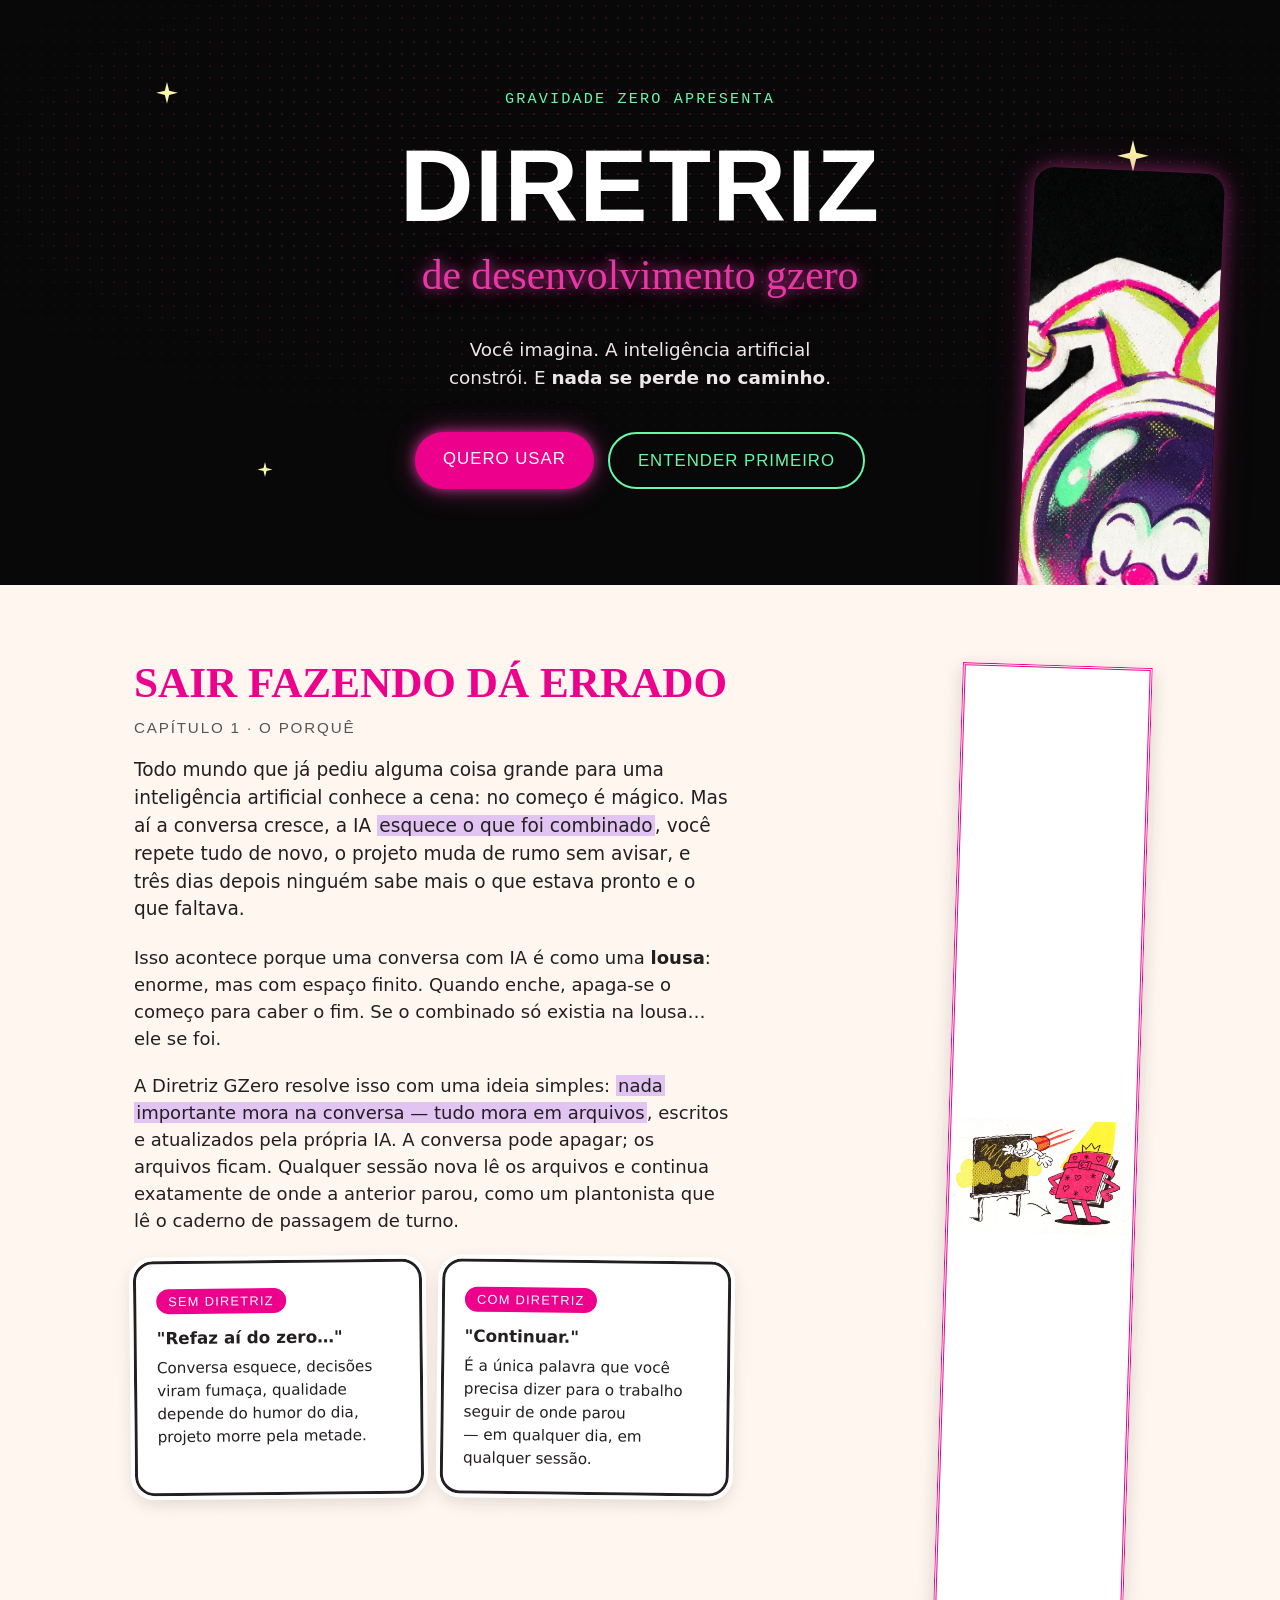
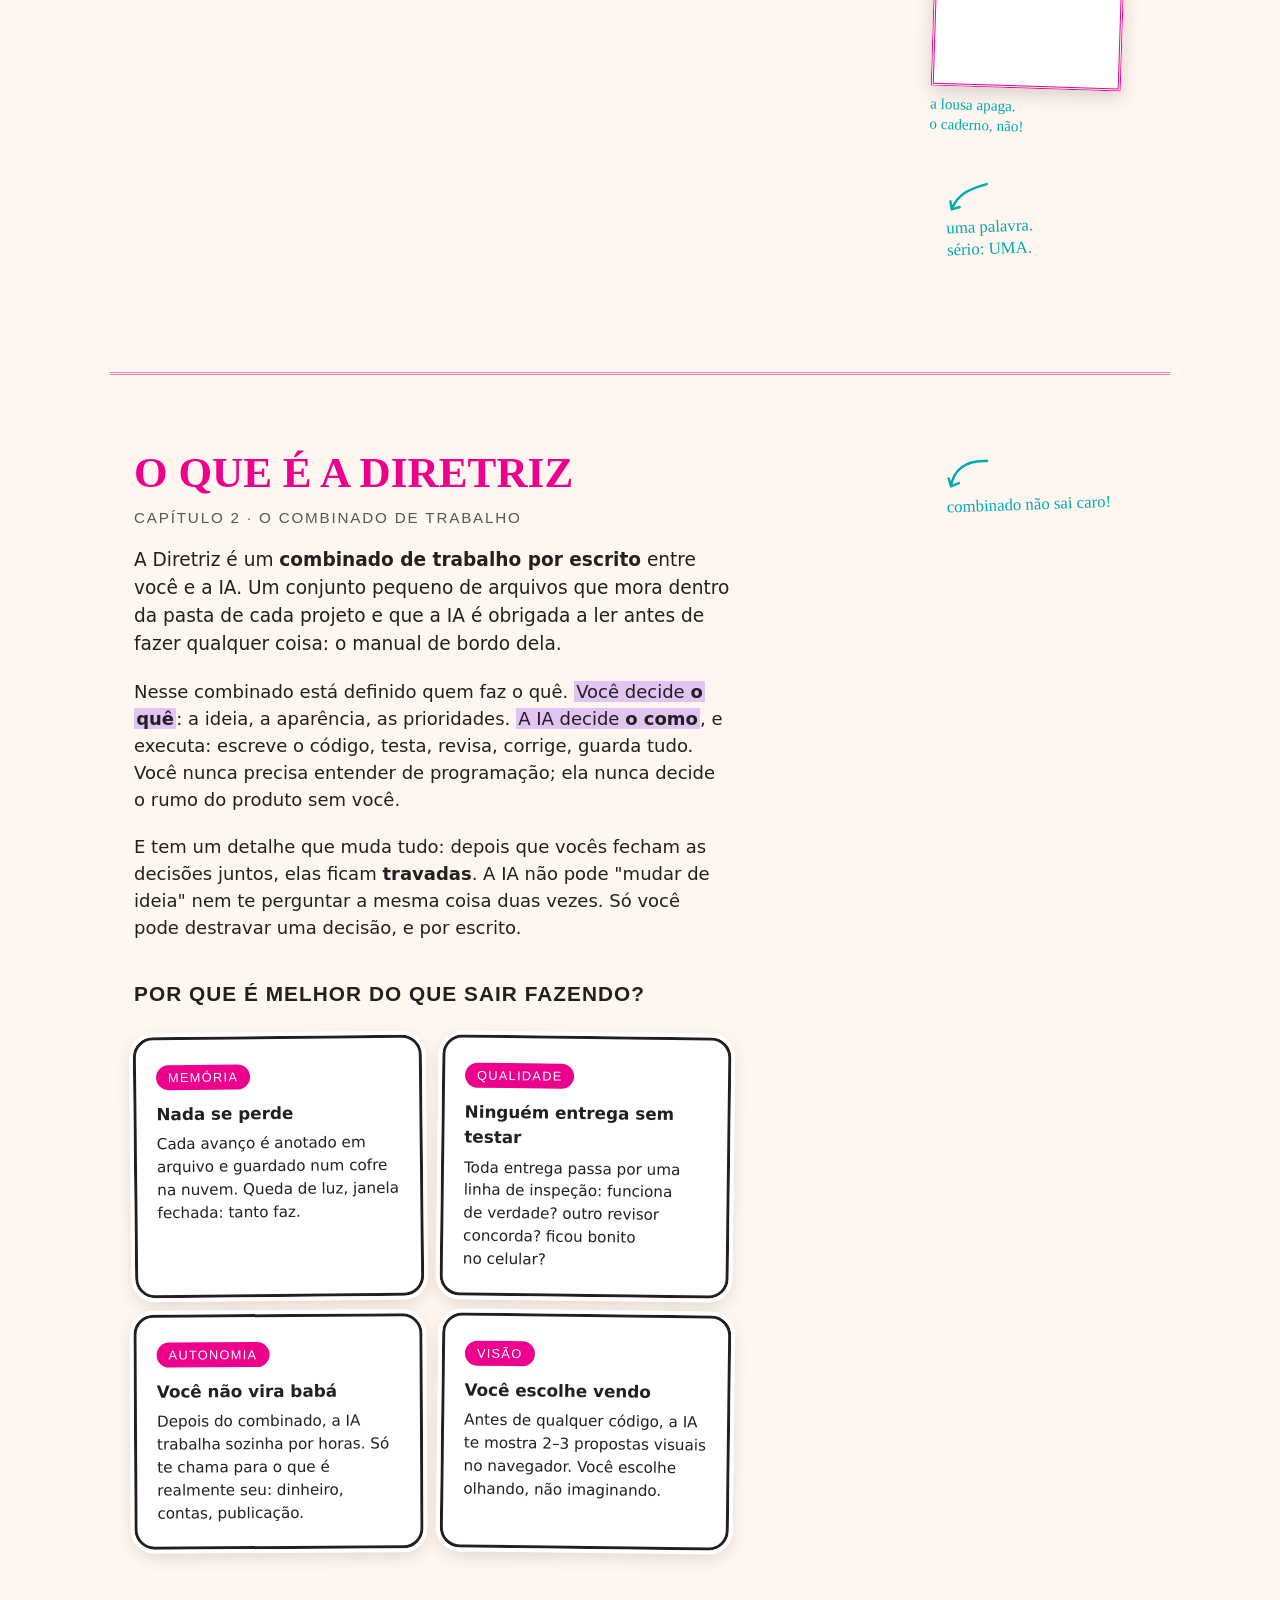
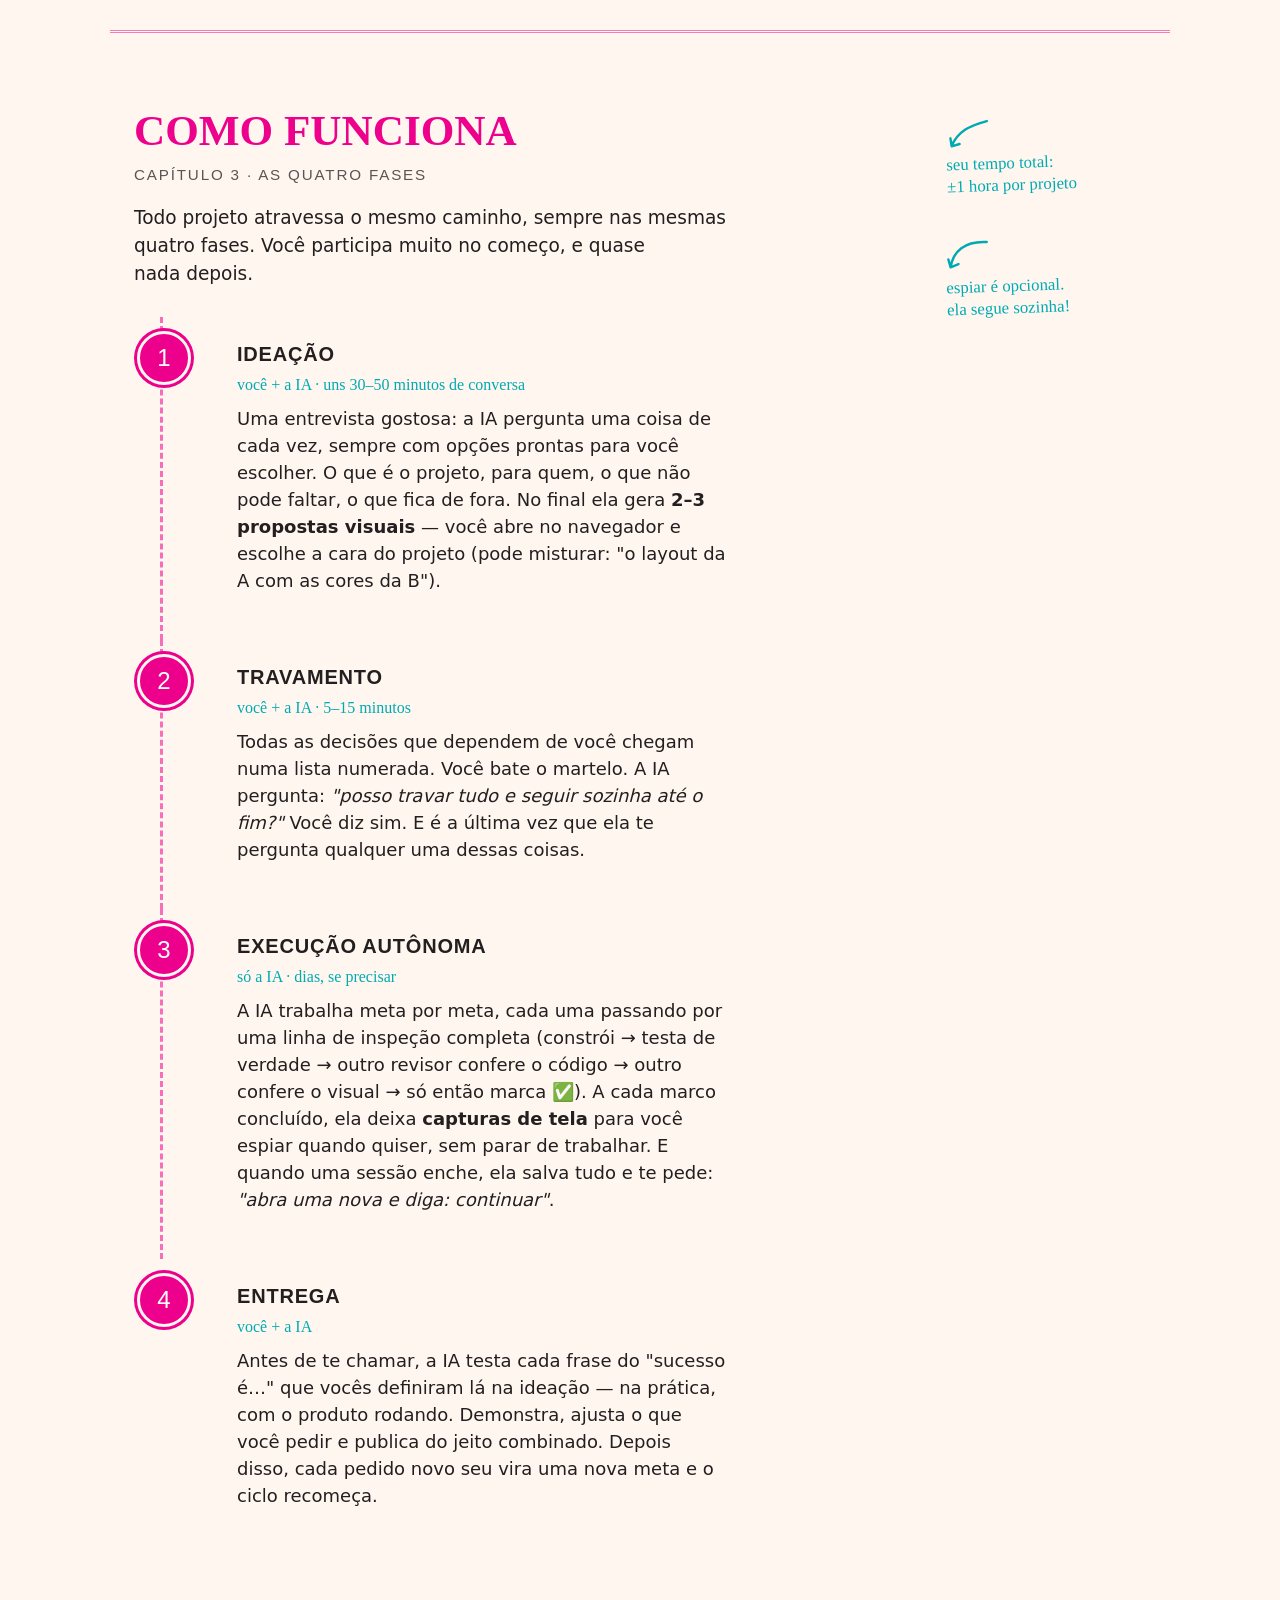
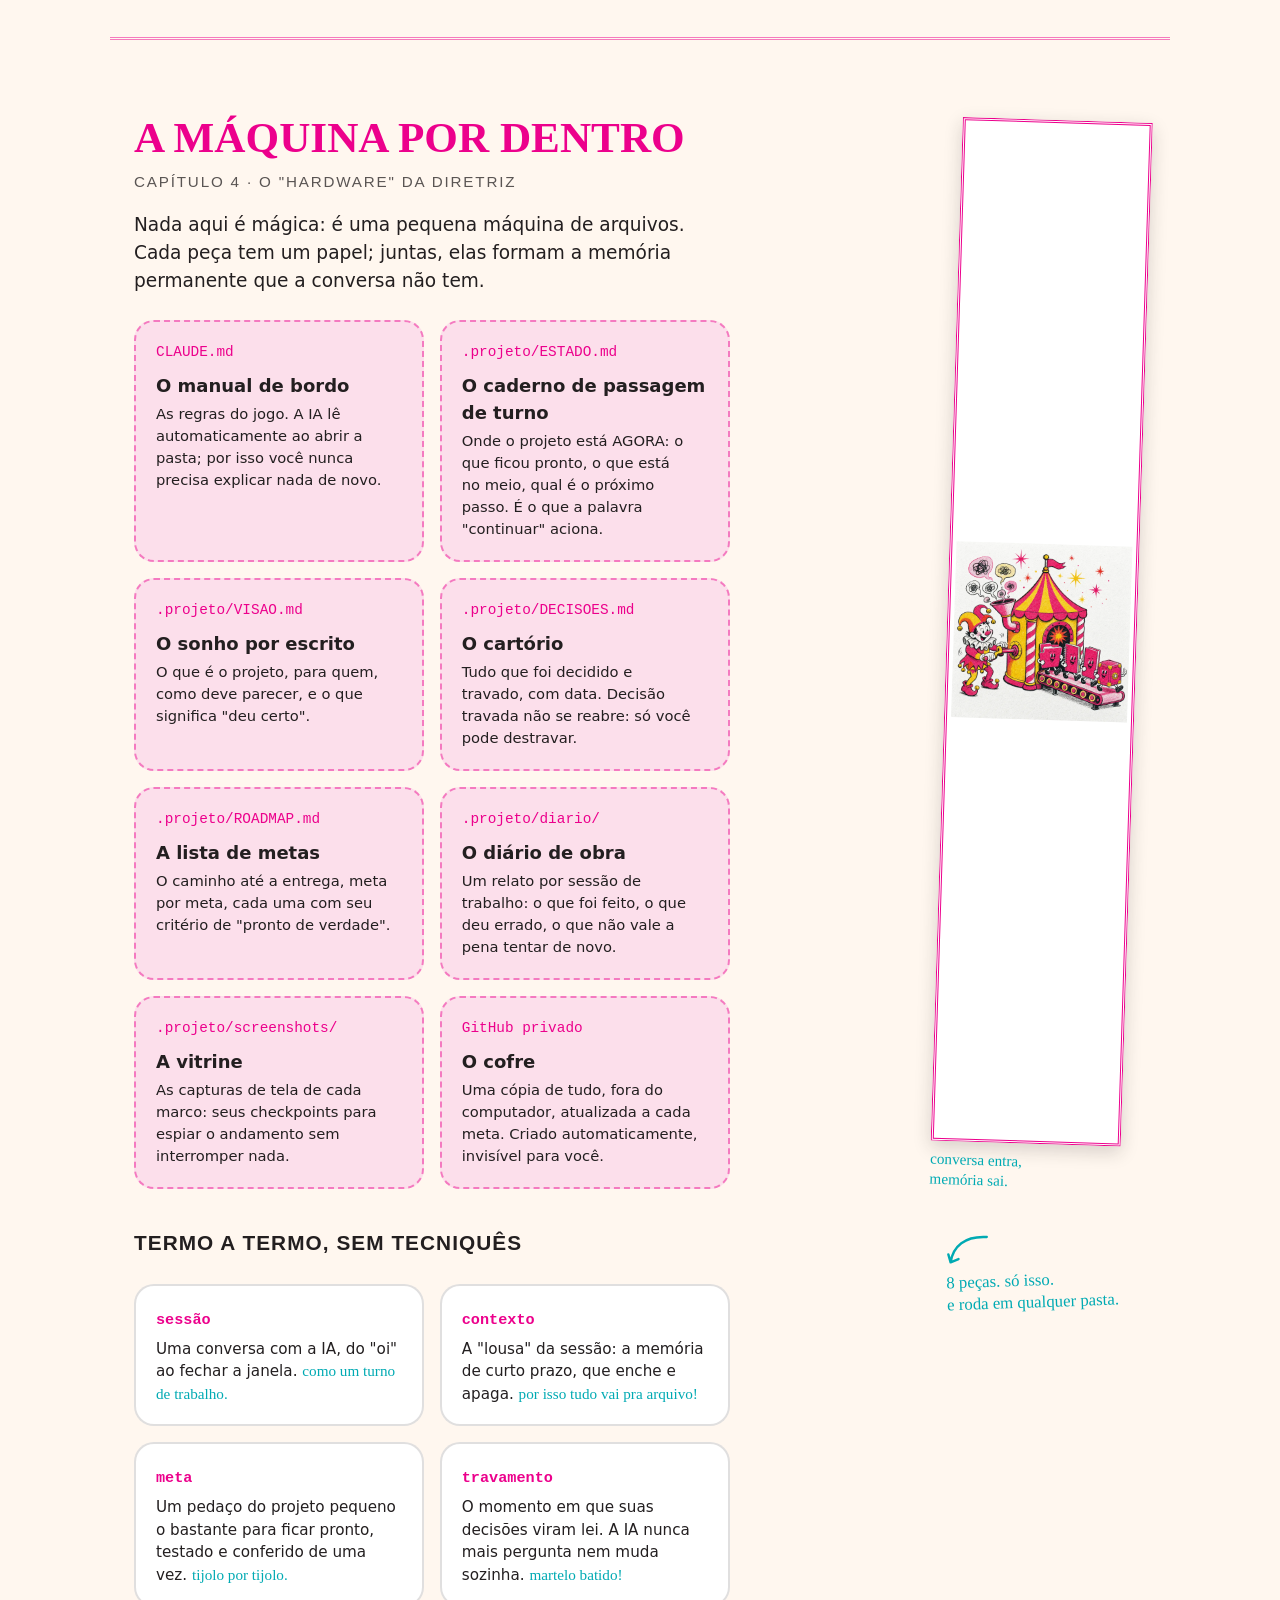
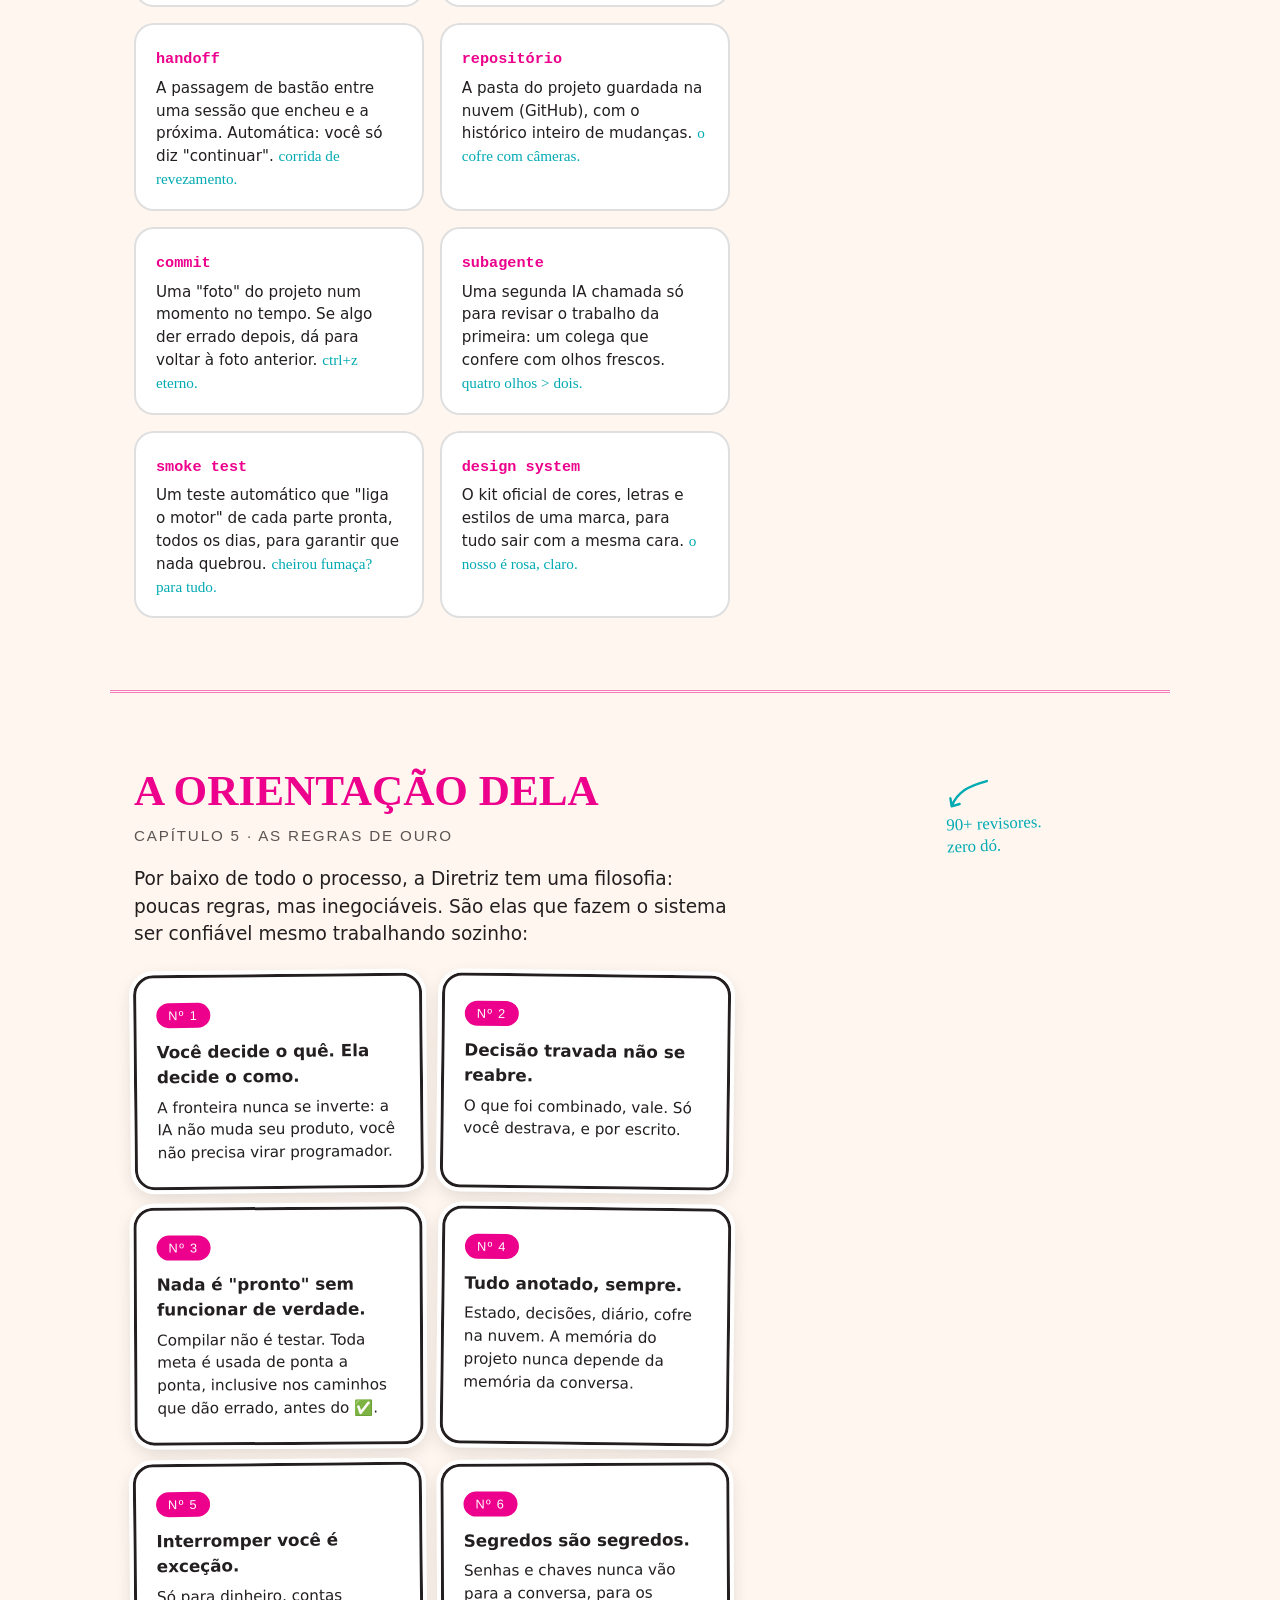
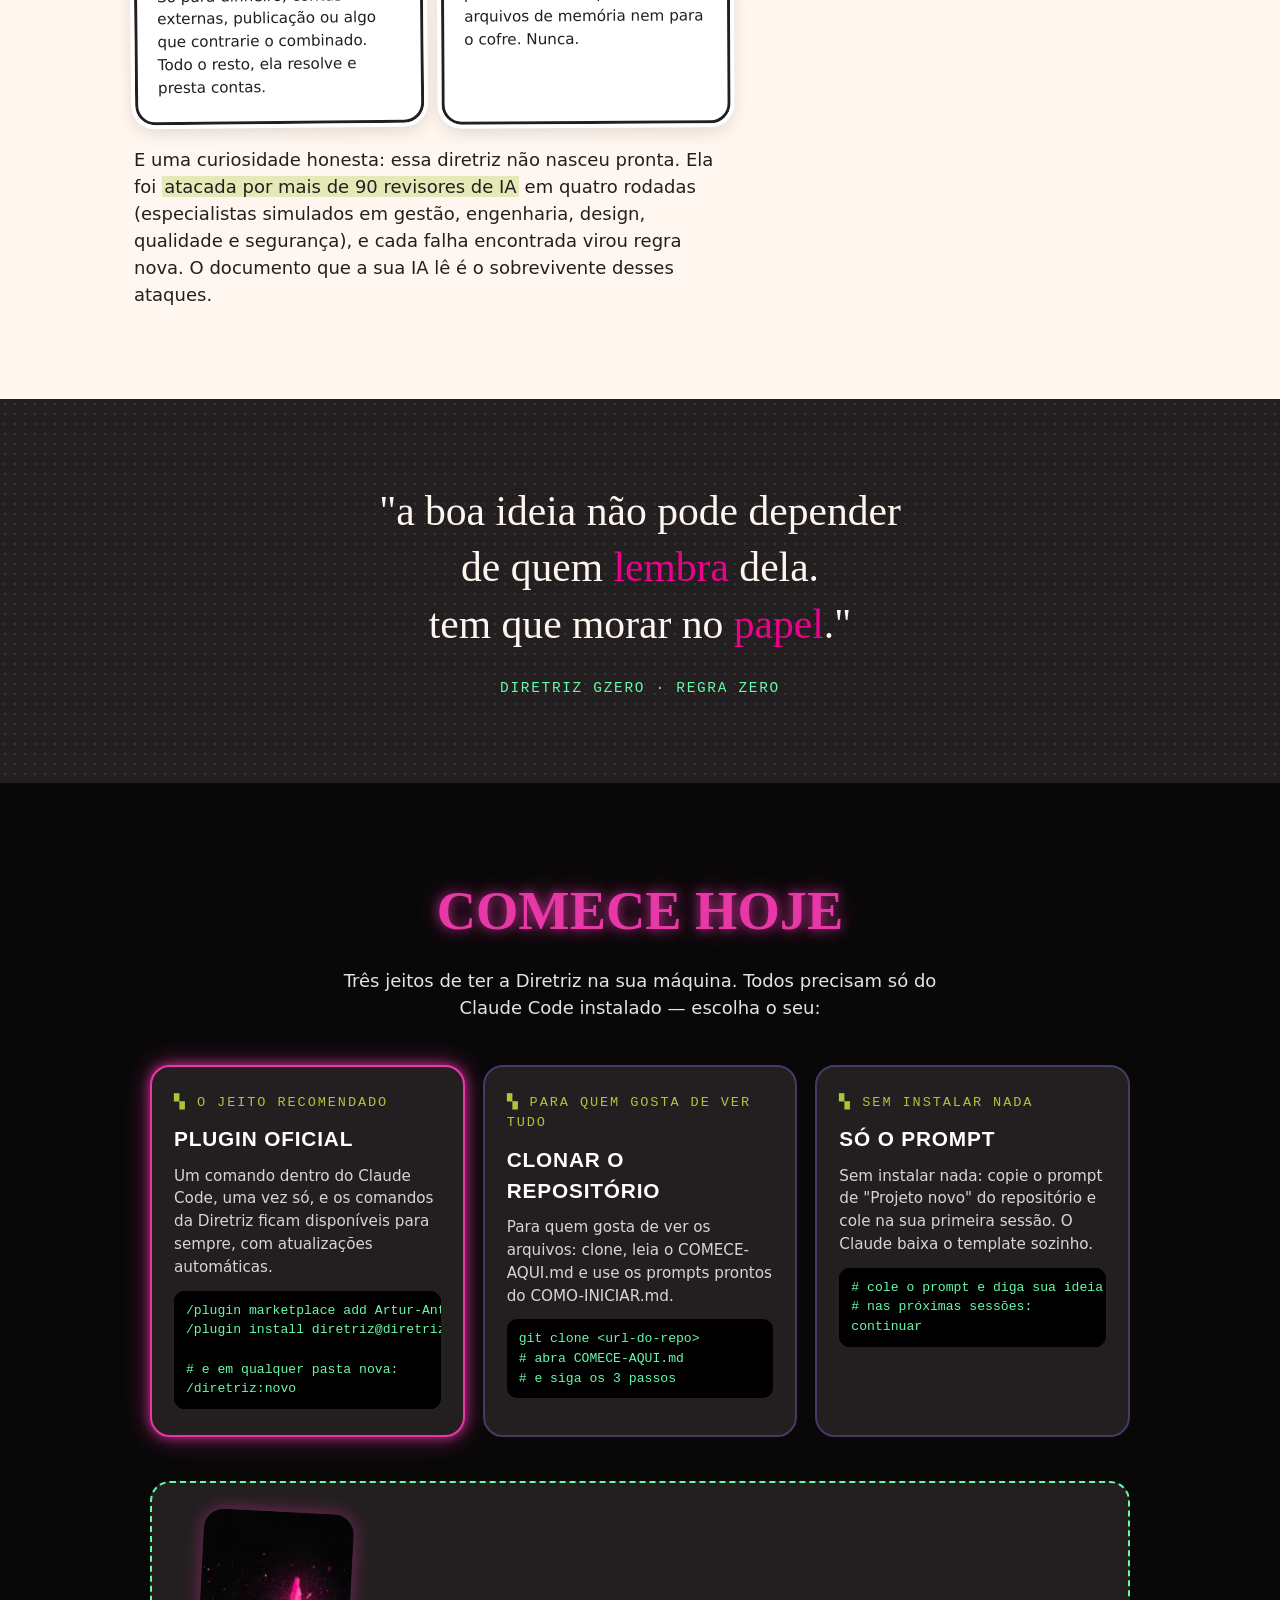
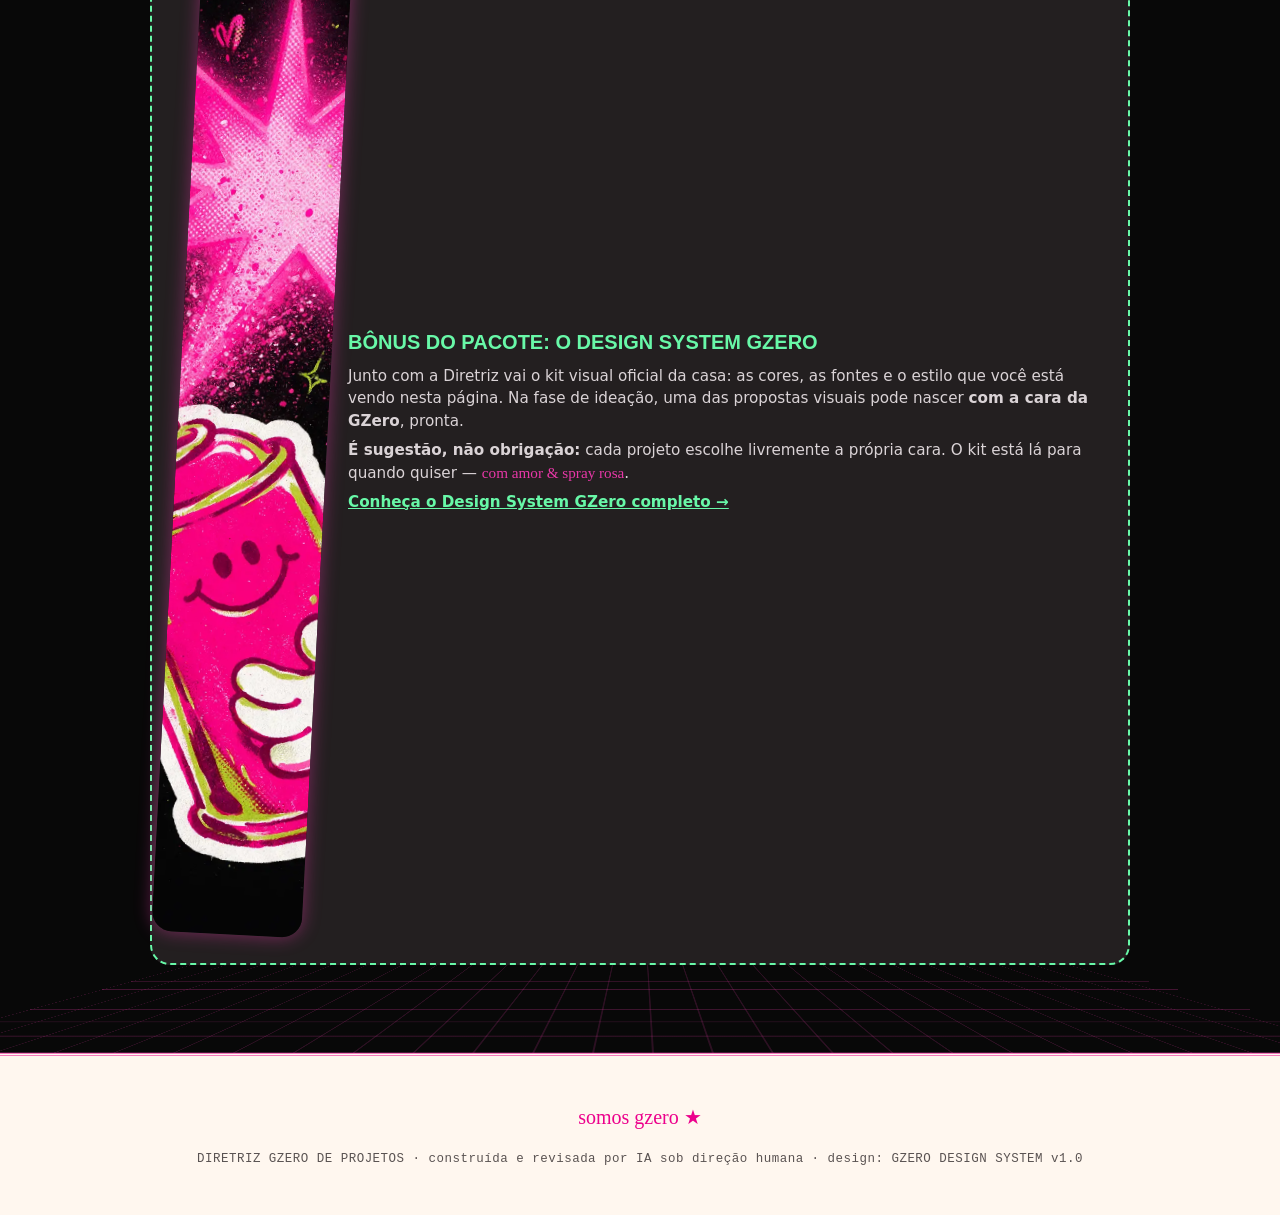
==== commit e928c73d: "Ilustrações finais escolhidas por Artur: Bobo-astronauta e spray (Seedream 5.0 Pro), máquina (GPT Im" ====
--- a/docs/index.html
+++ b/docs/index.html
@@ -80,26 +80,35 @@
 /* estrela de 8 pontas — glifo-assinatura */
 .star8{display:inline-block;width:1em;height:1em;vertical-align:-0.1em}
 
-/* ---------- ILUSTRAÇÕES ---------- */
+/* ---------- ILUSTRAÇÕES (auxiliares, pequenas, na lateral) ---------- */
 .hero-art{
-  width:min(520px,88%);display:block;margin:38px auto 4px;position:relative;
+  width:190px;aspect-ratio:1;object-fit:cover;display:block;
   border-radius:var(--gz-radius-sticker);
-  transform:rotate(-1.2deg);
-  box-shadow:0 0 22px rgba(232,56,168,.4),0 0 48px rgba(232,56,168,.18);
-}
-.prancha{ /* prancha ilustrada com filete duplo de decreto */
-  margin:30px 0 6px;background:var(--gz-branco-reserva);
-  border:3px double var(--gz-rosa-spray);
+  transform:rotate(2.5deg);
+  box-shadow:0 0 18px rgba(232,56,168,.45),0 0 40px rgba(232,56,168,.2);
+  position:absolute;right:6%;top:170px;
+}
+@media (max-width:1100px){
+  .hero-art{position:static;margin:30px auto 0;width:160px;transform:rotate(-2deg)}
+}
+.aux-fig{ /* quadradinho auxiliar da margem, como um adesivo colado */
+  margin:0 0 40px;transform:rotate(1.8deg);
+}
+.aux-fig img{
+  display:block;width:100%;max-width:190px;aspect-ratio:1;object-fit:contain;
+  background:var(--gz-branco-reserva);
+  border:3px double var(--gz-rosa-spray);padding:4px;
   box-shadow:var(--gz-shadow-sticker);
-  padding:8px;
-}
-.prancha img{display:block;width:100%}
-.prancha figcaption{
+}
+.aux-fig figcaption{
   font-family:var(--gz-font-lettering);color:var(--gz-teal-marginalia);
-  font-size:1.02rem;padding:10px 6px 4px;text-align:center;
+  font-size:.95rem;line-height:1.3;padding-top:8px;max-width:190px;
+}
+@media (max-width:860px){
+  .aux-fig{transform:rotate(-1.5deg);margin:10px 0 30px}
 }
 .spray-art{
-  width:150px;flex-shrink:0;transform:rotate(3deg);
+  width:150px;aspect-ratio:1;object-fit:cover;flex-shrink:0;transform:rotate(3deg);
   border-radius:var(--gz-radius-sticker);
   box-shadow:0 0 18px rgba(232,56,168,.45);
 }
@@ -388,7 +397,7 @@
   <h1><span class="eco" data-t="DIRETRIZ">DIRETRIZ</span></h1>
   <span class="assinatura">de desenvolvimento gzero</span>
   <p class="promessa">Você imagina. A inteligência artificial constrói. E <strong>nada se perde no caminho</strong>.</p>
-  <img class="hero-art" src="img/hero-astronauta.webp" alt="Menino-astronauta com gorro de bobo da corte flutuando em gravidade zero, abraçado a um caderno rosa que brilha, cercado de estrelas de oito pontas" width="1024" height="768">
+  <img class="hero-art" src="img/hero-astronauta.webp" alt="Menino-astronauta com gorro de bobo da corte flutuando em gravidade zero, abraçado a um caderno rosa que brilha" width="1024" height="1024">
   <div class="cta-row">
     <a class="btn btn-rosa" href="#comecar">Quero usar</a>
     <a class="btn btn-ghost" href="#oque">Entender primeiro</a>
@@ -421,17 +430,12 @@
         <p>É a única palavra que você precisa dizer para o trabalho seguir de onde parou — em qualquer dia, em qualquer sessão.</p>
       </div>
     </div>
-
-    <figure class="prancha">
-      <img src="img/prancha-lousa.webp" alt="Ilustração: uma lousa escolar sendo apagada por um apagador travesso, e ao lado um caderno rosa de coroa guardando corações e estrelas em segurança" width="1280" height="832">
-      <figcaption>a tese inteira num desenho: a lousa apaga, o caderno guarda.</figcaption>
-    </figure>
   </div>
   <aside class="margem">
-    <div class="nota-margem">
-      <svg class="seta" viewBox="0 0 46 34" fill="none" stroke="currentColor" stroke-width="2.4" stroke-linecap="round"><path d="M42 4 C20 2, 8 12, 5 28 M5 28 l-2 -8 M5 28 l8 -3"/></svg>
-      a lousa apaga.<br>o caderno, não!
-    </div>
+    <figure class="aux-fig">
+      <img src="img/prancha-lousa.webp" alt="Ilustração: uma lousa sendo apagada por um apagador travesso, e um caderno rosa de coroa guardando corações e estrelas" width="1024" height="1024">
+      <figcaption>a lousa apaga.<br>o caderno, não!</figcaption>
+    </figure>
     <div class="nota-margem">
       <svg class="seta" viewBox="0 0 46 34" fill="none" stroke="currentColor" stroke-width="2.4" stroke-linecap="round"><path d="M42 6 C24 10, 12 16, 6 30 M6 30 l-1 -8 M6 30 l8 -2"/></svg>
       uma palavra.<br>sério: UMA.
@@ -533,11 +537,6 @@
     <p class="rubrica">Capítulo 4 · o "hardware" da diretriz</p>
 
     <p class="abre">Nada aqui é mágica: é uma pequena máquina de arquivos. Cada peça tem um papel; juntas, elas formam a memória permanente que a conversa não tem.</p>
-
-    <figure class="prancha">
-      <img src="img/prancha-maquina.webp" alt="Ilustração: uma máquina de circo com manivela girada por um bobo da corte; balões de conversa entram por um funil e saem arquivos rosa organizados e um cofre" width="1280" height="832">
-      <figcaption>conversa entra, memória organizada sai. a manivela nunca para.</figcaption>
-    </figure>
 
     <div class="maquina">
       <div class="peca">
@@ -597,6 +596,10 @@
     </dl>
   </div>
   <aside class="margem">
+    <figure class="aux-fig">
+      <img src="img/prancha-maquina.webp" alt="Ilustração: uma máquina de circo com manivela girada por um bobo; balões de conversa entram por um funil e saem arquivos rosa organizados e um cofre" width="1024" height="1024">
+      <figcaption>conversa entra,<br>memória sai.</figcaption>
+    </figure>
     <div class="nota-margem">
       <svg class="seta" viewBox="0 0 46 34" fill="none" stroke="currentColor" stroke-width="2.4" stroke-linecap="round"><path d="M42 4 C20 2, 8 12, 5 28 M5 28 l-2 -8 M5 28 l8 -3"/></svg>
       8 peças. só isso.<br>e roda em qualquer pasta.
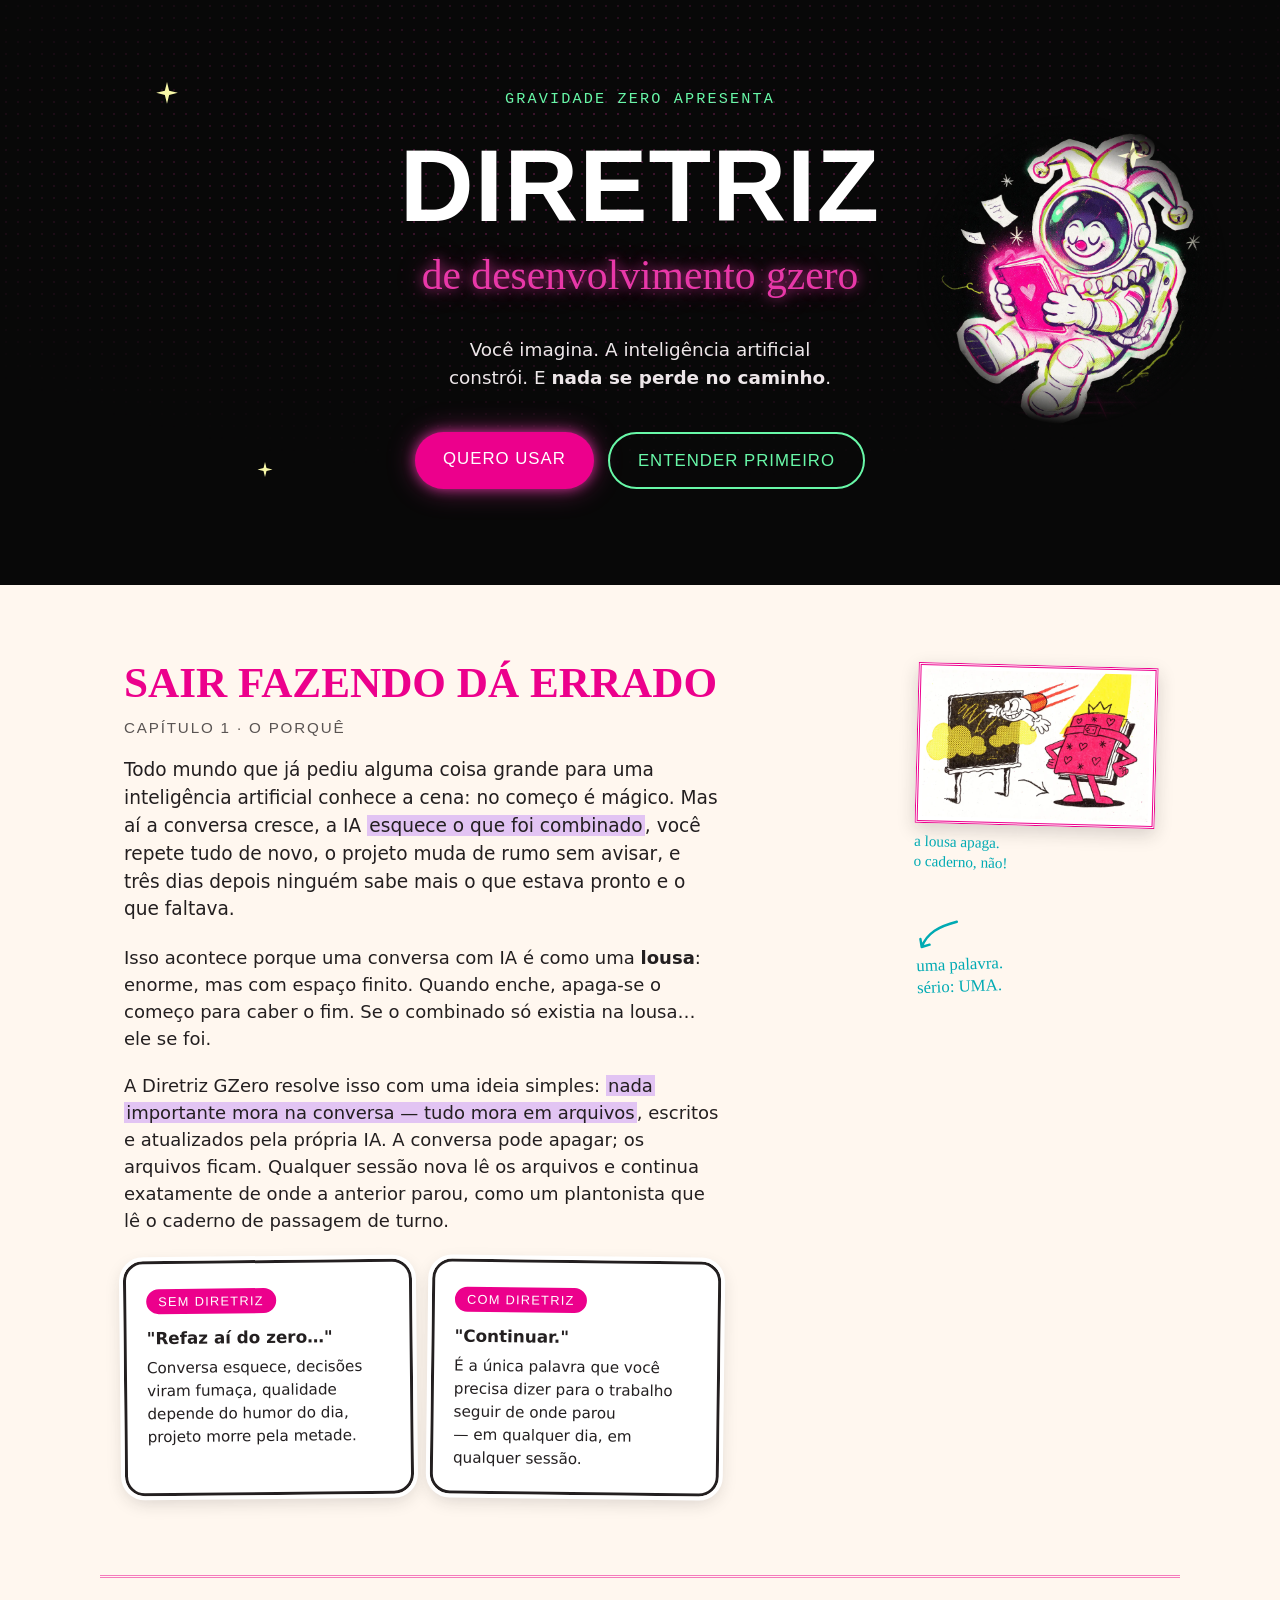
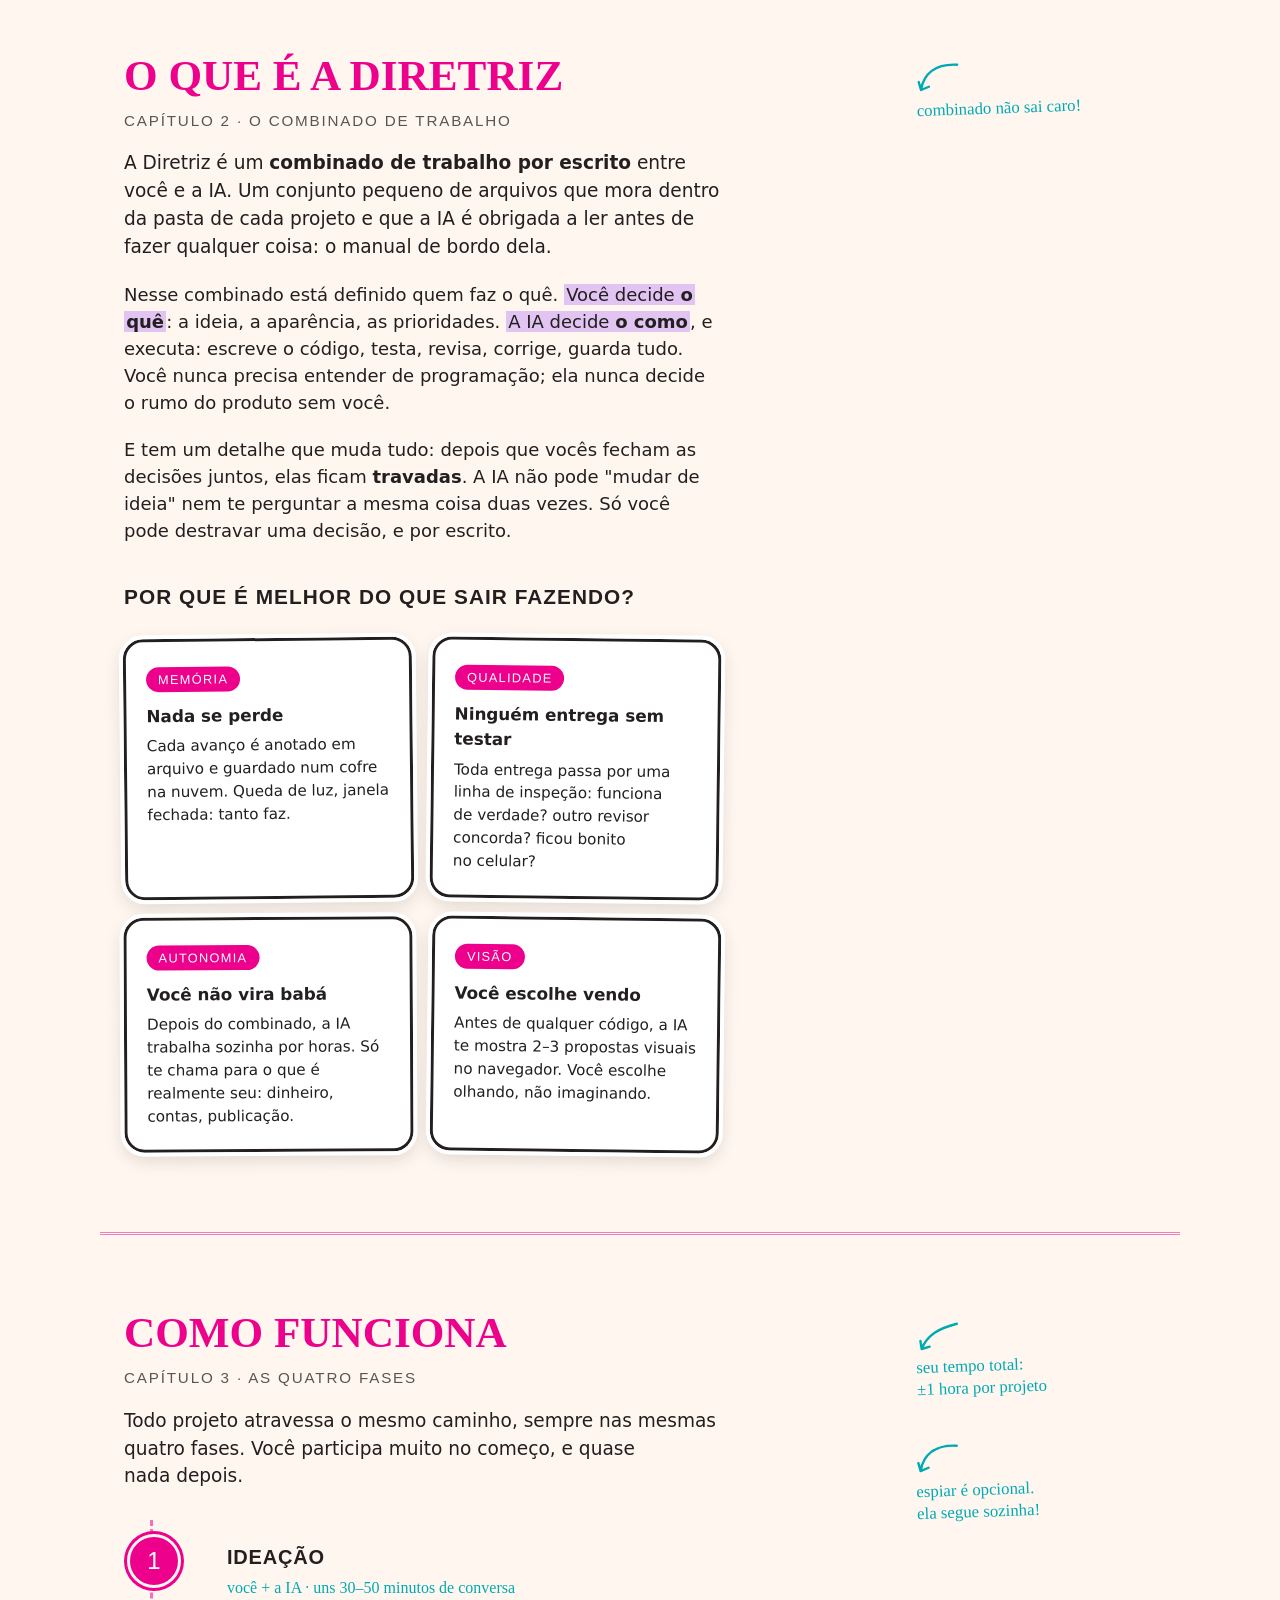
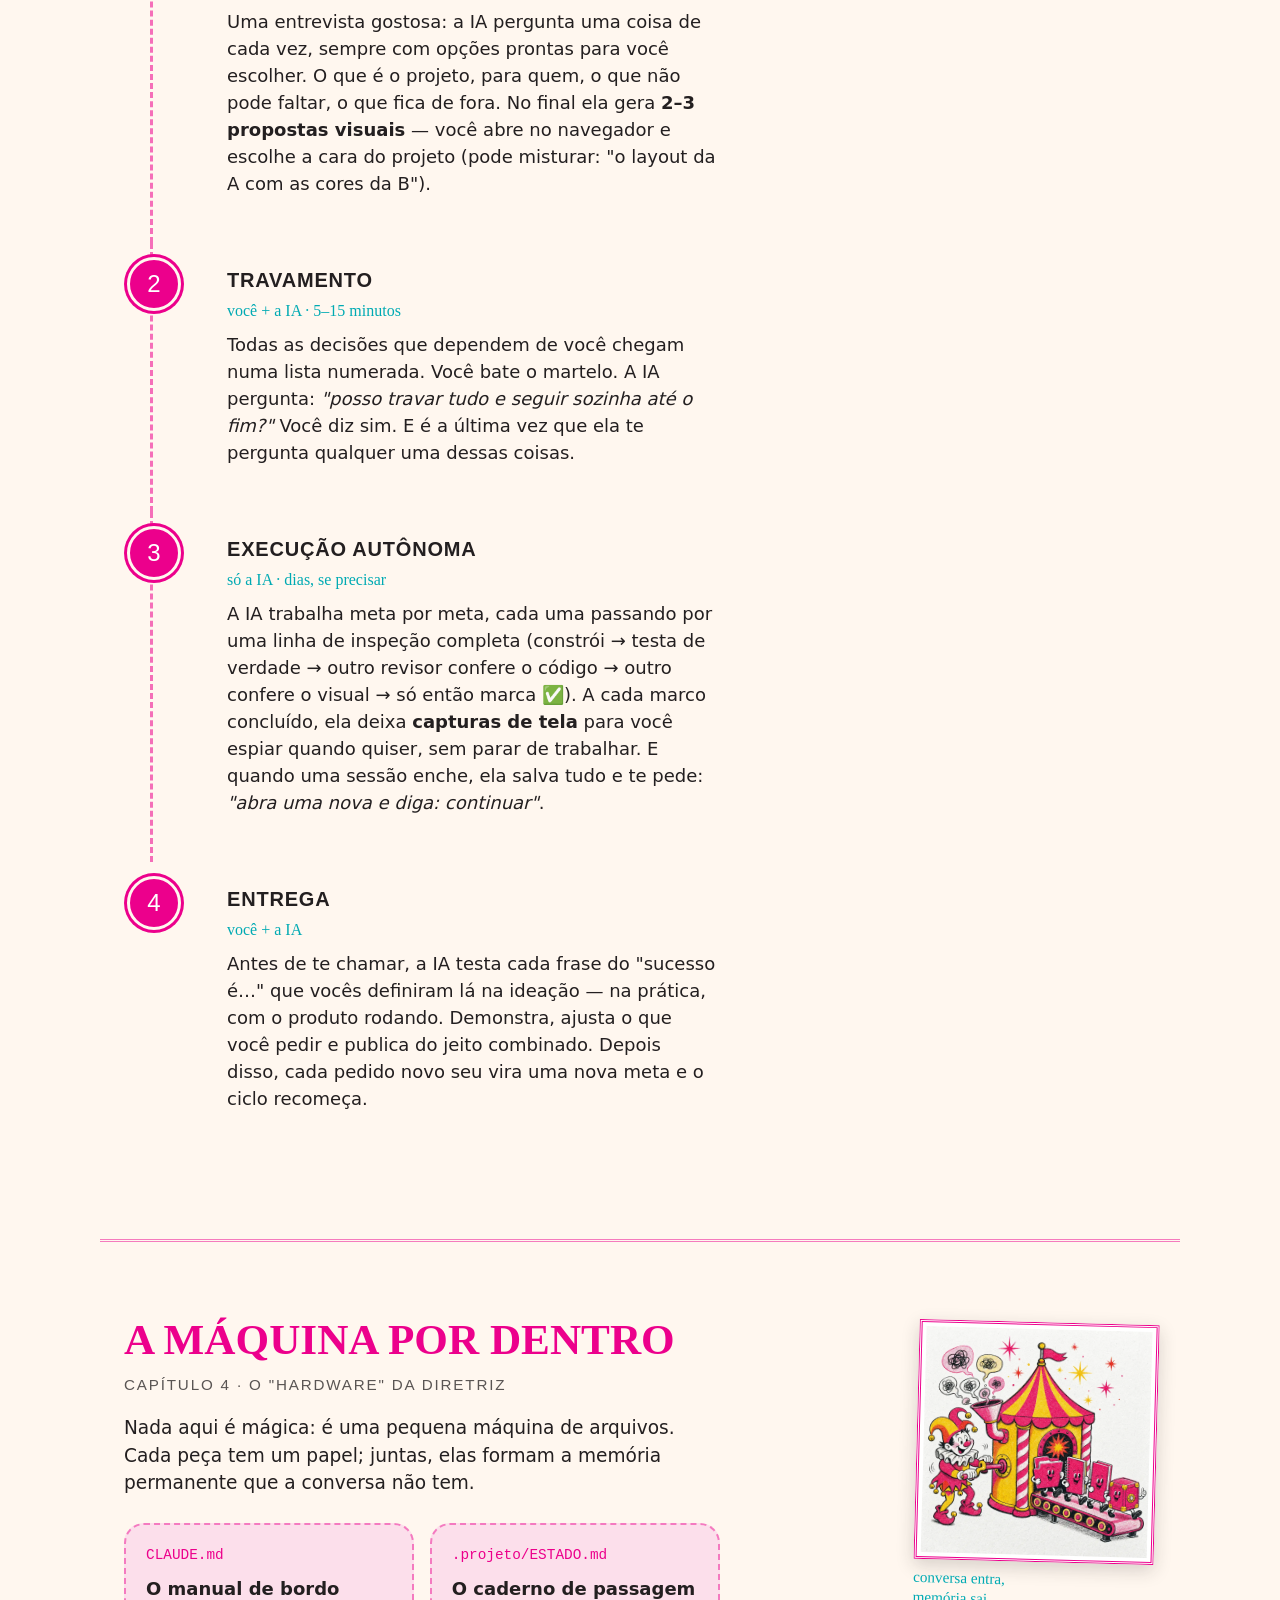
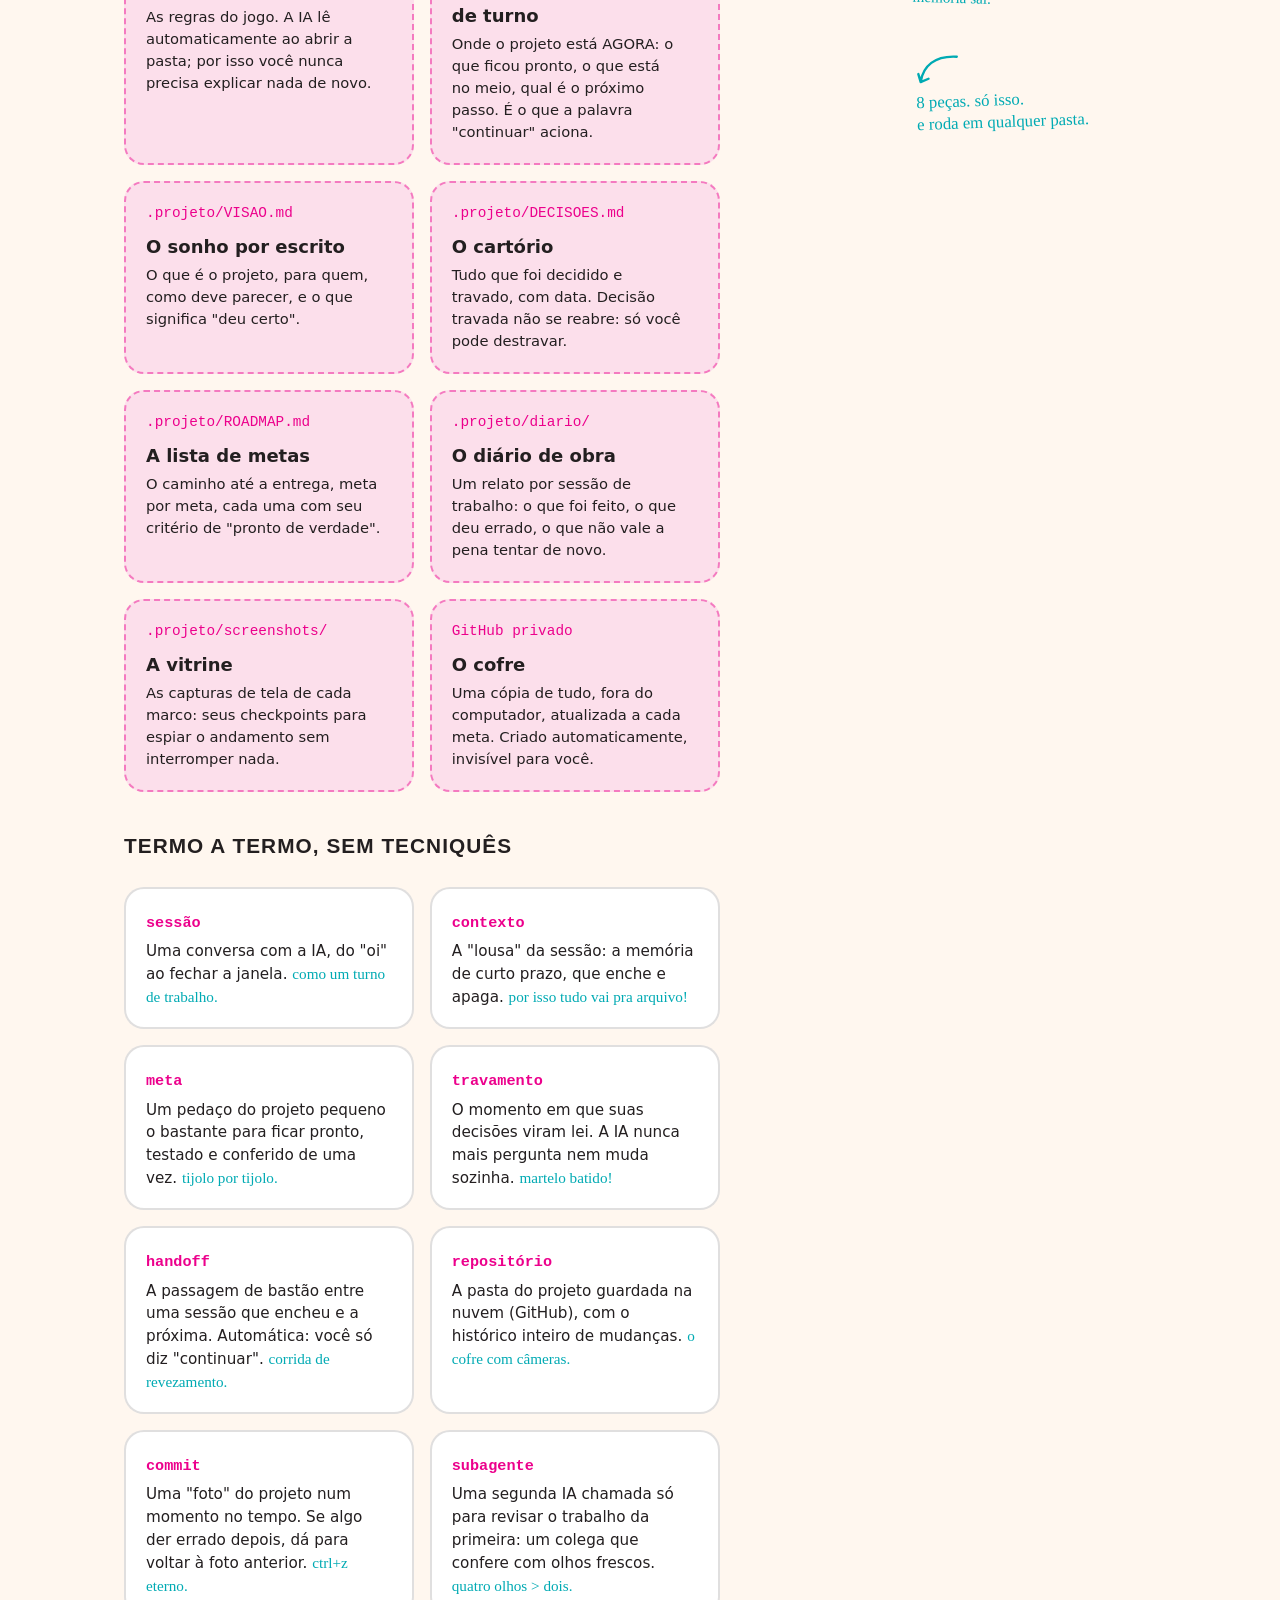
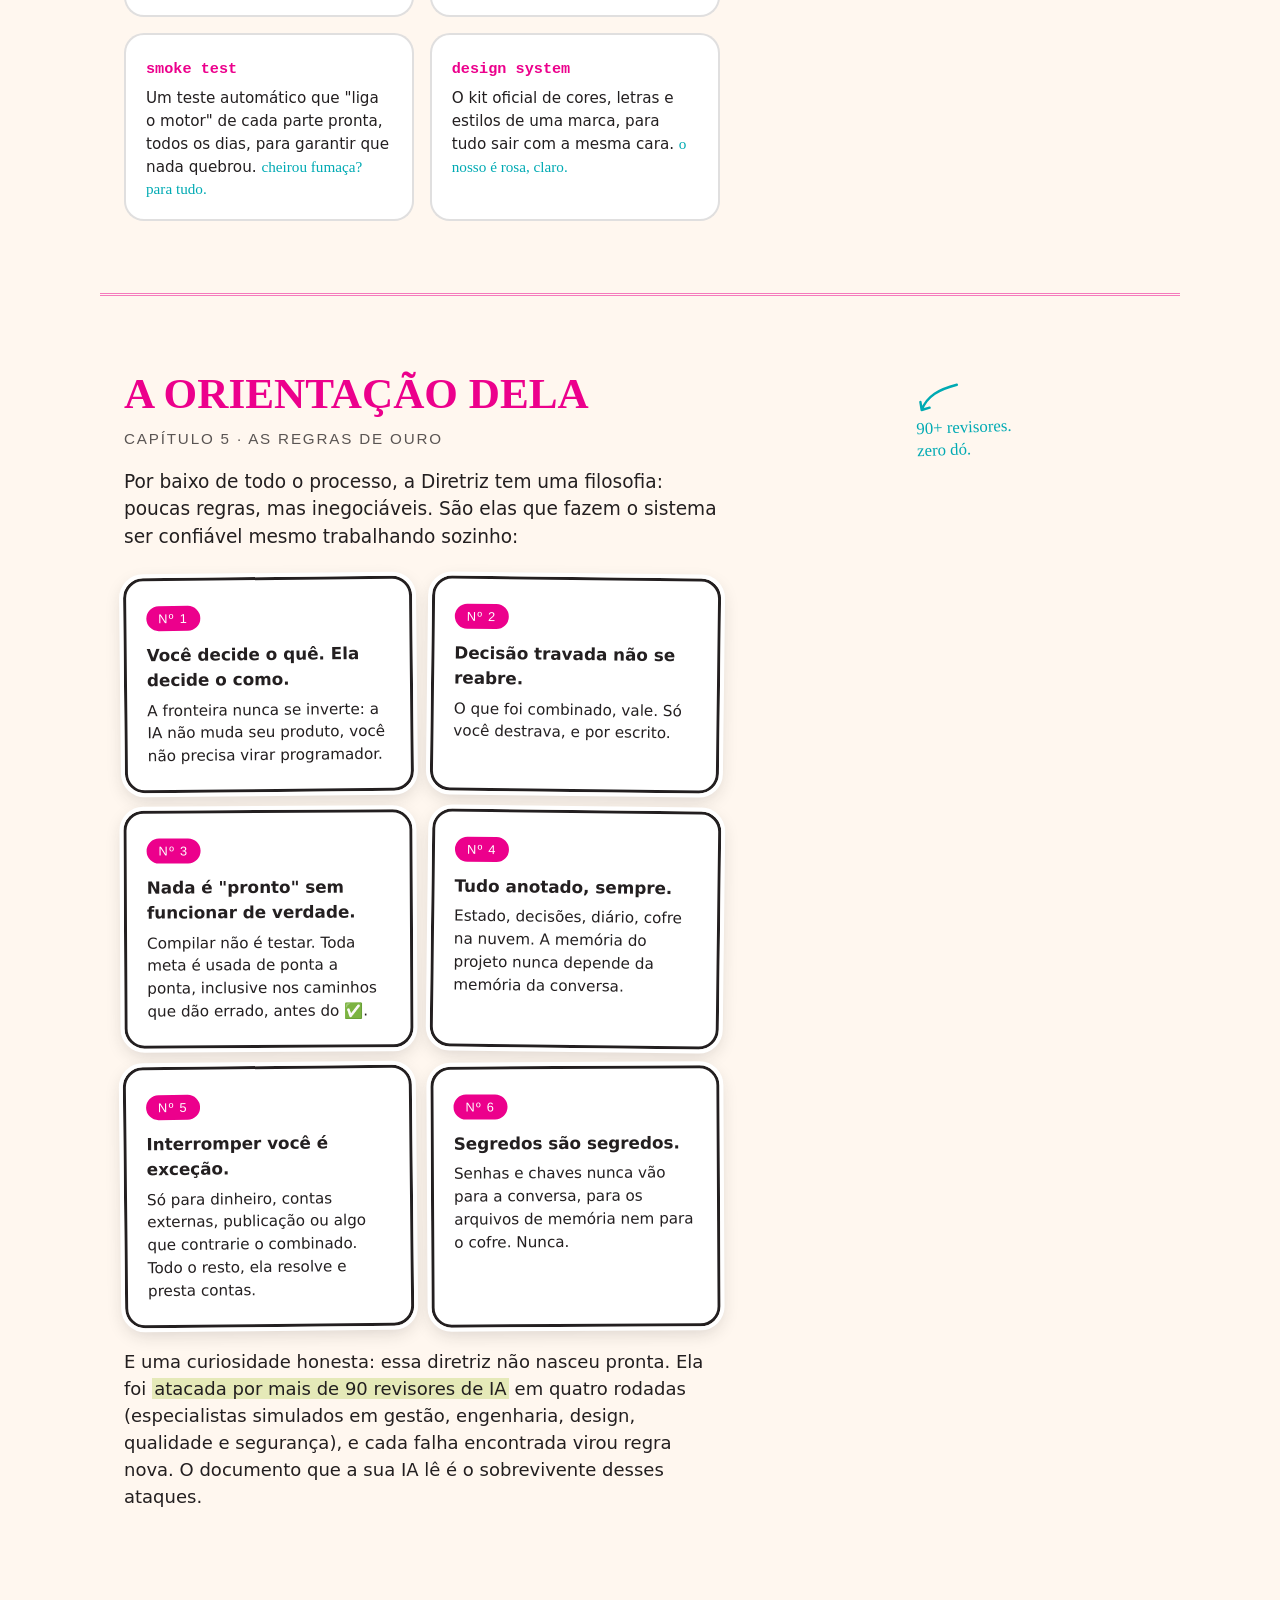
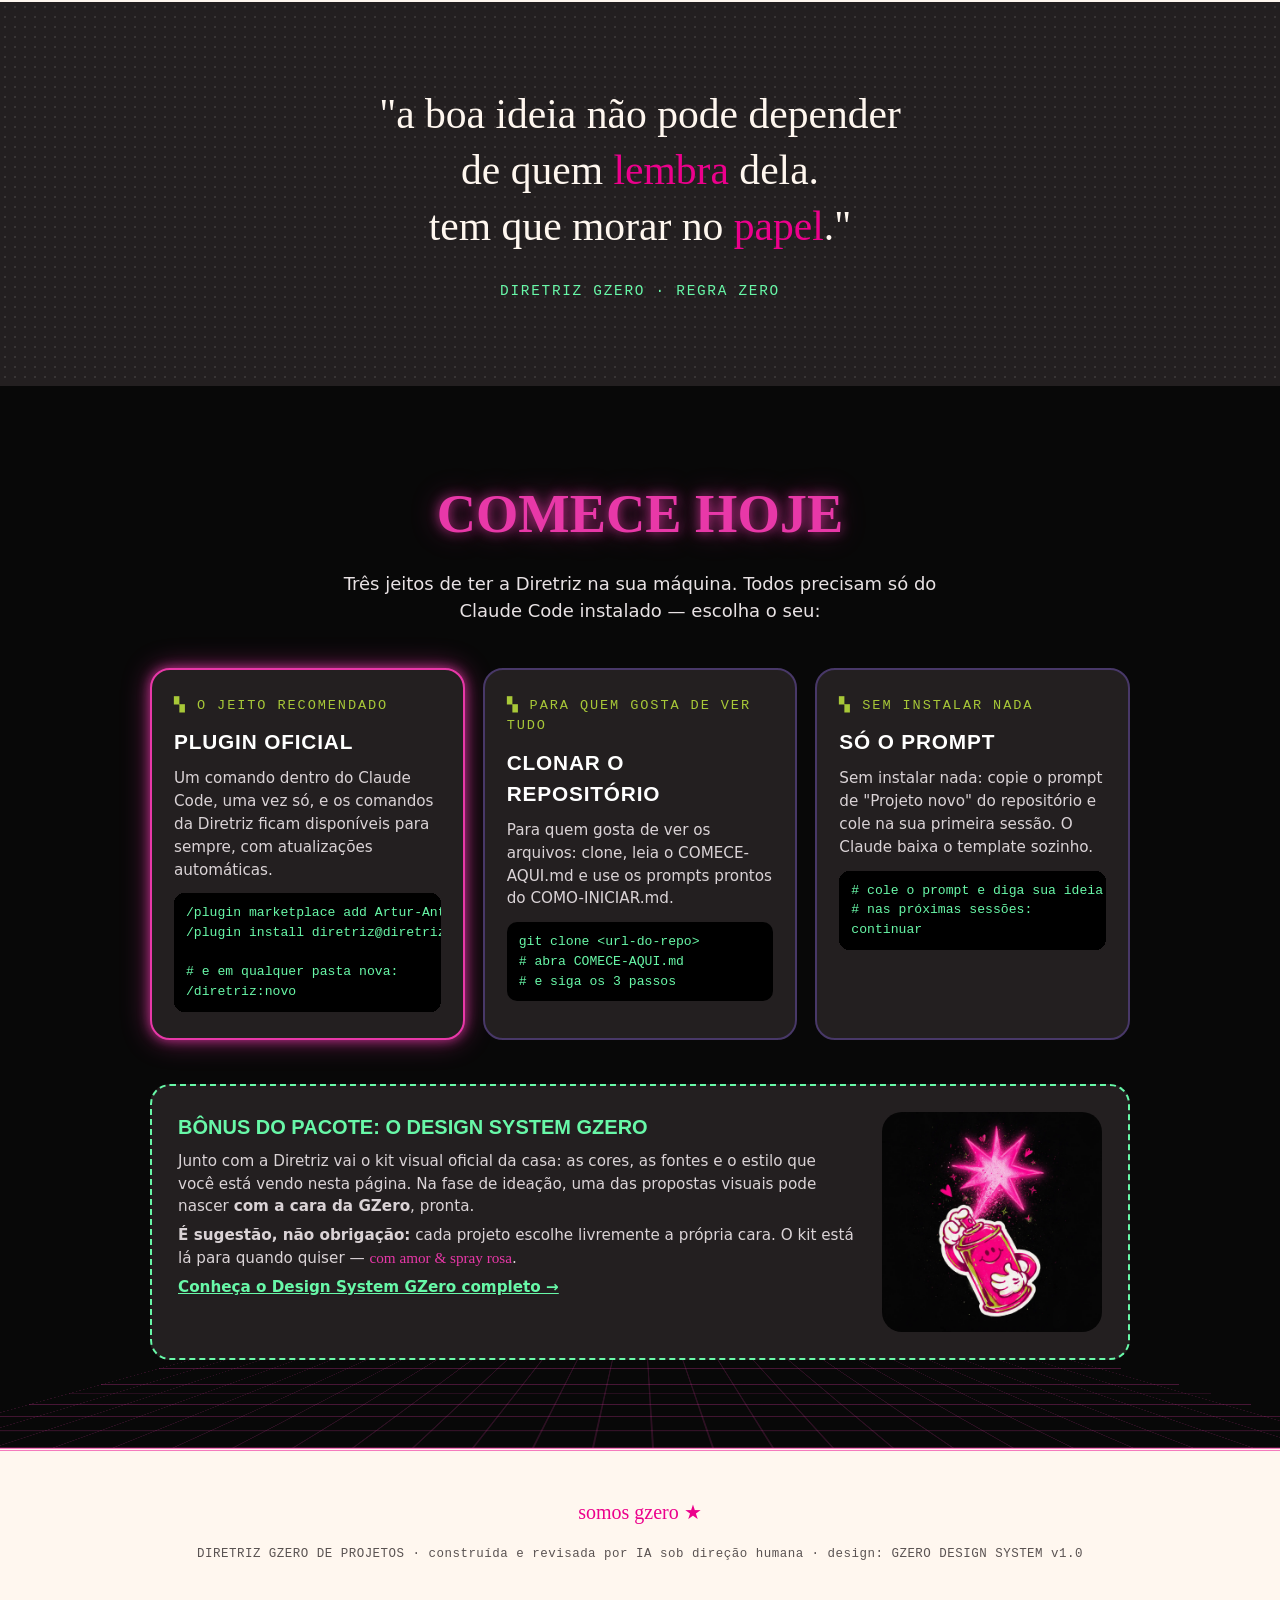
==== commit f4be9cd5: "Layout das ilustrações refeito: Bobo fundido ao fundo do hero (sem borda, com esfumado), figuras lat" ====
--- a/docs/index.html
+++ b/docs/index.html
@@ -80,39 +80,38 @@
 /* estrela de 8 pontas — glifo-assinatura */
 .star8{display:inline-block;width:1em;height:1em;vertical-align:-0.1em}
 
-/* ---------- ILUSTRAÇÕES (auxiliares, pequenas, na lateral) ---------- */
-.hero-art{
-  width:190px;aspect-ratio:1;object-fit:cover;display:block;
-  border-radius:var(--gz-radius-sticker);
-  transform:rotate(2.5deg);
-  box-shadow:0 0 18px rgba(232,56,168,.45),0 0 40px rgba(232,56,168,.2);
-  position:absolute;right:6%;top:170px;
-}
-@media (max-width:1100px){
-  .hero-art{position:static;margin:30px auto 0;width:160px;transform:rotate(-2deg)}
-}
-.aux-fig{ /* quadradinho auxiliar da margem, como um adesivo colado */
-  margin:0 0 40px;transform:rotate(1.8deg);
+/* ---------- ILUSTRAÇÕES (auxiliares, laterais) ---------- */
+.hero-art{ /* funde-se ao palco: sem borda, sem caixa, esfumado nas bordas */
+  width:min(340px,30vw);height:auto;display:block;
+  position:absolute;right:3%;top:110px;
+  mask-image:radial-gradient(ellipse 60% 60% at 50% 47%,#000 52%,transparent 76%);
+  -webkit-mask-image:radial-gradient(ellipse 60% 60% at 50% 47%,#000 52%,transparent 76%);
+}
+@media (max-width:1150px){
+  .hero-art{position:static;margin:18px auto 0;width:250px}
+}
+.aux-fig{ /* figura de apoio na margem, proporção natural */
+  margin:0 0 40px;transform:rotate(1.5deg);
 }
 .aux-fig img{
-  display:block;width:100%;max-width:190px;aspect-ratio:1;object-fit:contain;
+  display:block;width:100%;height:auto;
   background:var(--gz-branco-reserva);
   border:3px double var(--gz-rosa-spray);padding:4px;
   box-shadow:var(--gz-shadow-sticker);
 }
 .aux-fig figcaption{
   font-family:var(--gz-font-lettering);color:var(--gz-teal-marginalia);
-  font-size:.95rem;line-height:1.3;padding-top:8px;max-width:190px;
+  font-size:.95rem;line-height:1.3;padding-top:8px;
 }
 @media (max-width:860px){
-  .aux-fig{transform:rotate(-1.5deg);margin:10px 0 30px}
-}
-.spray-art{
-  width:150px;aspect-ratio:1;object-fit:cover;flex-shrink:0;transform:rotate(3deg);
+  .aux-fig{transform:rotate(-1.2deg);margin:10px auto 30px;max-width:300px}
+}
+.spray-art{ /* mesma altura do texto do card, lado direito */
+  width:100%;height:100%;min-height:210px;object-fit:cover;
   border-radius:var(--gz-radius-sticker);
-  box-shadow:0 0 18px rgba(232,56,168,.45);
-}
-@media (max-width:640px){.spray-art{width:110px;margin:0 auto}}
+  display:block;
+}
+@media (max-width:640px){.spray-art{height:auto;min-height:0;max-width:260px;margin:0 auto}}
 
 /* ============================================================
    HERO — MODO B (NEON ESCURO): "apaga a luz e acende o neon"
@@ -182,8 +181,8 @@
    ============================================================ */
 main{background:var(--gz-creme-editorial)}
 .pagina{
-  max-width:1060px;margin:0 auto;padding:72px 24px;
-  display:grid;grid-template-columns:minmax(0,1fr) 200px;gap:0 48px;
+  max-width:1080px;margin:0 auto;padding:72px 24px;
+  display:grid;grid-template-columns:minmax(0,1fr) 240px;gap:0 48px;
   position:relative;
 }
 @media (max-width:860px){.pagina{grid-template-columns:1fr}}
@@ -360,11 +359,10 @@
 .pacote{
   margin-top:44px;background:var(--gz-preto-prensa);
   border:2px dashed var(--gz-menta-fantasma);
-  border-radius:var(--gz-radius-sticker);padding:28px 26px;
-  display:grid;grid-template-columns:auto 1fr;gap:20px;align-items:center;
+  border-radius:var(--gz-radius-sticker);padding:26px;
+  display:grid;grid-template-columns:1fr 220px;gap:26px;align-items:stretch;
 }
 @media (max-width:640px){.pacote{grid-template-columns:1fr}}
-.pacote .estrela{width:64px;height:64px;color:var(--gz-poeira-estrela);flex-shrink:0}
 .pacote h3{font-family:var(--gz-font-display);text-transform:uppercase;font-size:1.25rem;margin-bottom:8px;color:var(--gz-menta-fantasma)}
 .pacote p{font-size:.95rem;color:#DAD3D6;margin-bottom:6px}
 
@@ -397,7 +395,7 @@
   <h1><span class="eco" data-t="DIRETRIZ">DIRETRIZ</span></h1>
   <span class="assinatura">de desenvolvimento gzero</span>
   <p class="promessa">Você imagina. A inteligência artificial constrói. E <strong>nada se perde no caminho</strong>.</p>
-  <img class="hero-art" src="img/hero-astronauta.webp" alt="Menino-astronauta com gorro de bobo da corte flutuando em gravidade zero, abraçado a um caderno rosa que brilha" width="1024" height="1024">
+  <img class="hero-art" src="img/hero-astronauta.webp" alt="Bobo da corte astronauta flutuando em gravidade zero, abraçado a um caderno rosa que brilha" width="2048" height="2048">
   <div class="cta-row">
     <a class="btn btn-rosa" href="#comecar">Quero usar</a>
     <a class="btn btn-ghost" href="#oque">Entender primeiro</a>
@@ -433,7 +431,7 @@
   </div>
   <aside class="margem">
     <figure class="aux-fig">
-      <img src="img/prancha-lousa.webp" alt="Ilustração: uma lousa sendo apagada por um apagador travesso, e um caderno rosa de coroa guardando corações e estrelas" width="1024" height="1024">
+      <img src="img/prancha-lousa.webp" alt="Ilustração: uma lousa sendo apagada por um apagador travesso, e um caderno rosa de coroa guardando corações e estrelas" width="1280" height="832">
       <figcaption>a lousa apaga.<br>o caderno, não!</figcaption>
     </figure>
     <div class="nota-margem">
@@ -682,13 +680,13 @@
     </div>
 
     <div class="pacote">
-      <img class="spray-art" src="img/spray-estrela.webp" alt="Lata de spray rosa com rosto de cartum desenhando uma estrela em neon com explosão de meio-tom" width="1024" height="1024">
       <div>
         <h3>Bônus do pacote: o Design System GZero</h3>
         <p>Junto com a Diretriz vai o kit visual oficial da casa: as cores, as fontes e o estilo que você está vendo nesta página. Na fase de ideação, uma das propostas visuais pode nascer <strong>com a cara da GZero</strong>, pronta.</p>
         <p><strong>É sugestão, não obrigação:</strong> cada projeto escolhe livremente a própria cara. O kit está lá para quando quiser — <span style="font-family:var(--gz-font-lettering);color:var(--gz-rosa-neon)">com amor &amp; spray rosa</span>.</p>
         <p><a href="https://gzero-design-system.vercel.app/" target="_blank" rel="noopener" style="color:var(--gz-menta-fantasma);font-weight:700">Conheça o Design System GZero completo →</a></p>
       </div>
+      <img class="spray-art" src="img/spray-estrela.webp" alt="Lata de spray rosa com rosto de cartum desenhando uma estrela em neon com explosão de meio-tom" width="2048" height="2048">
     </div>
   </div>
 </section>
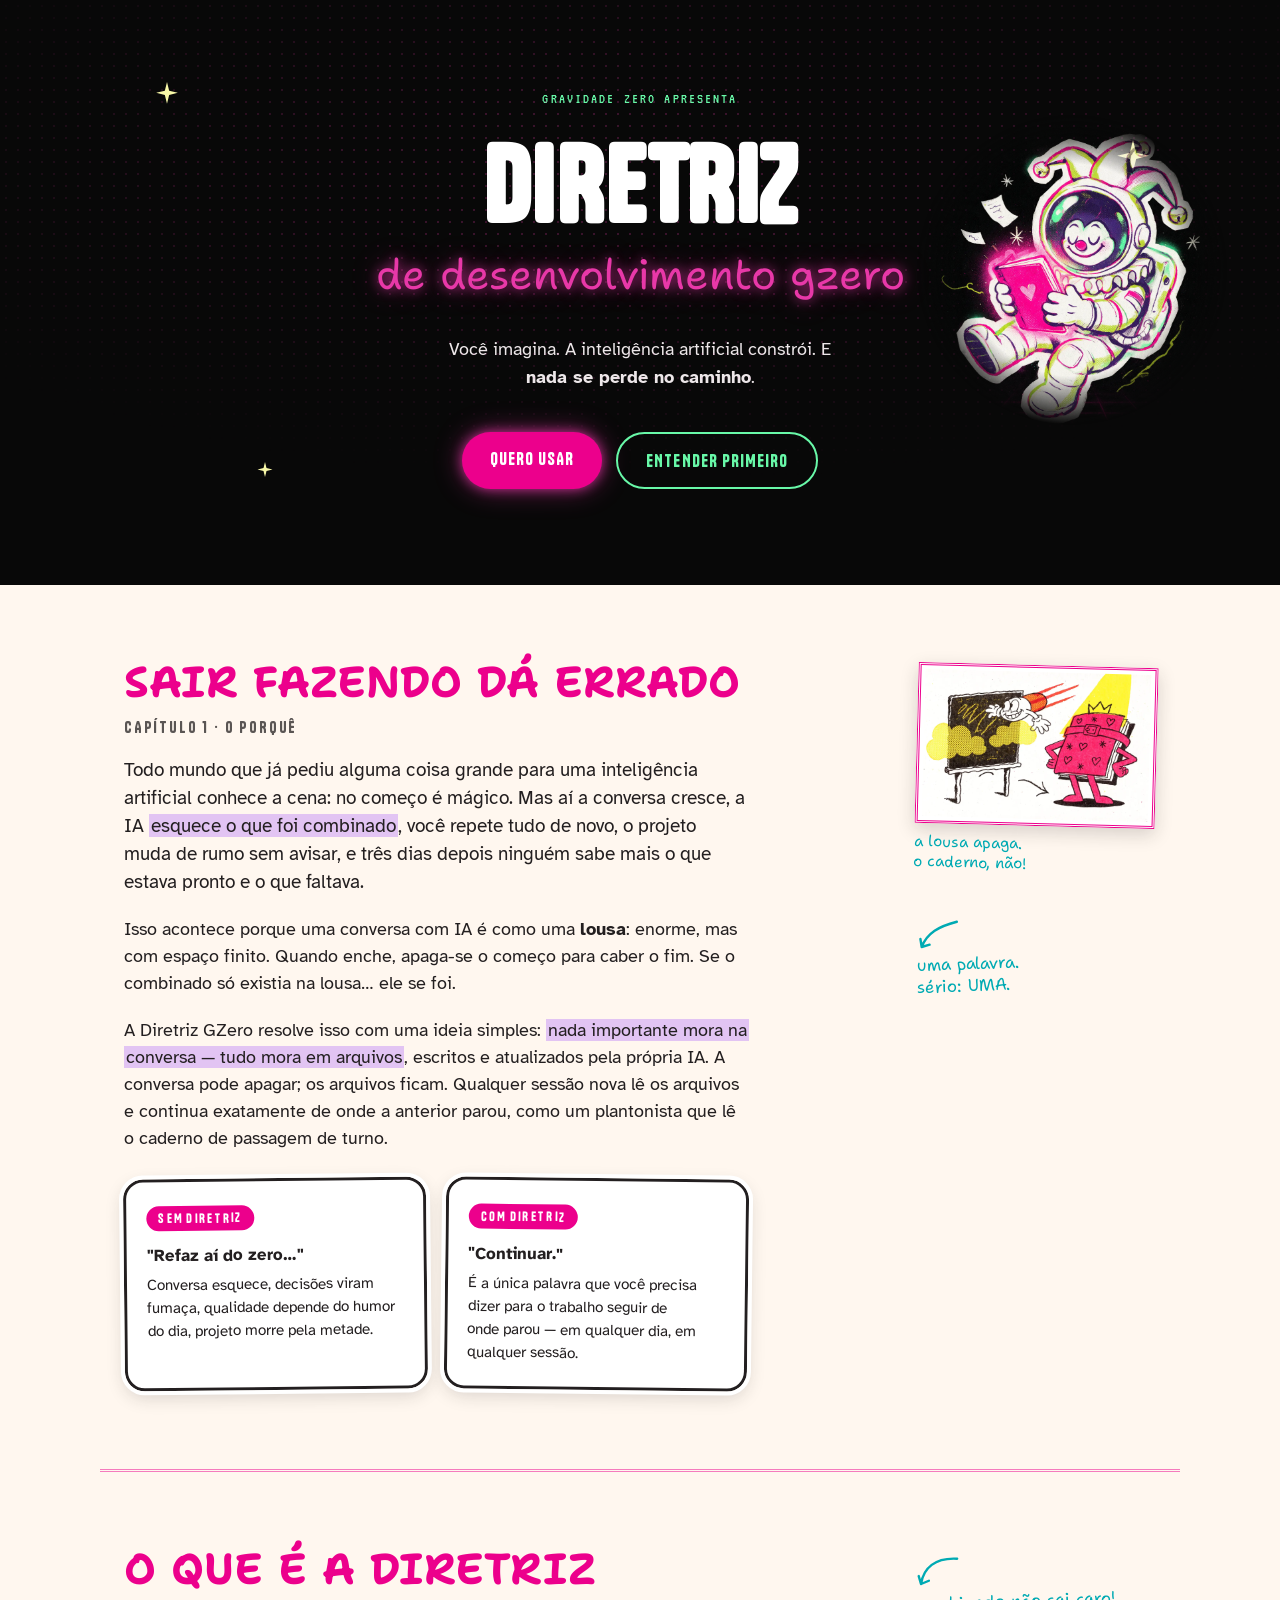
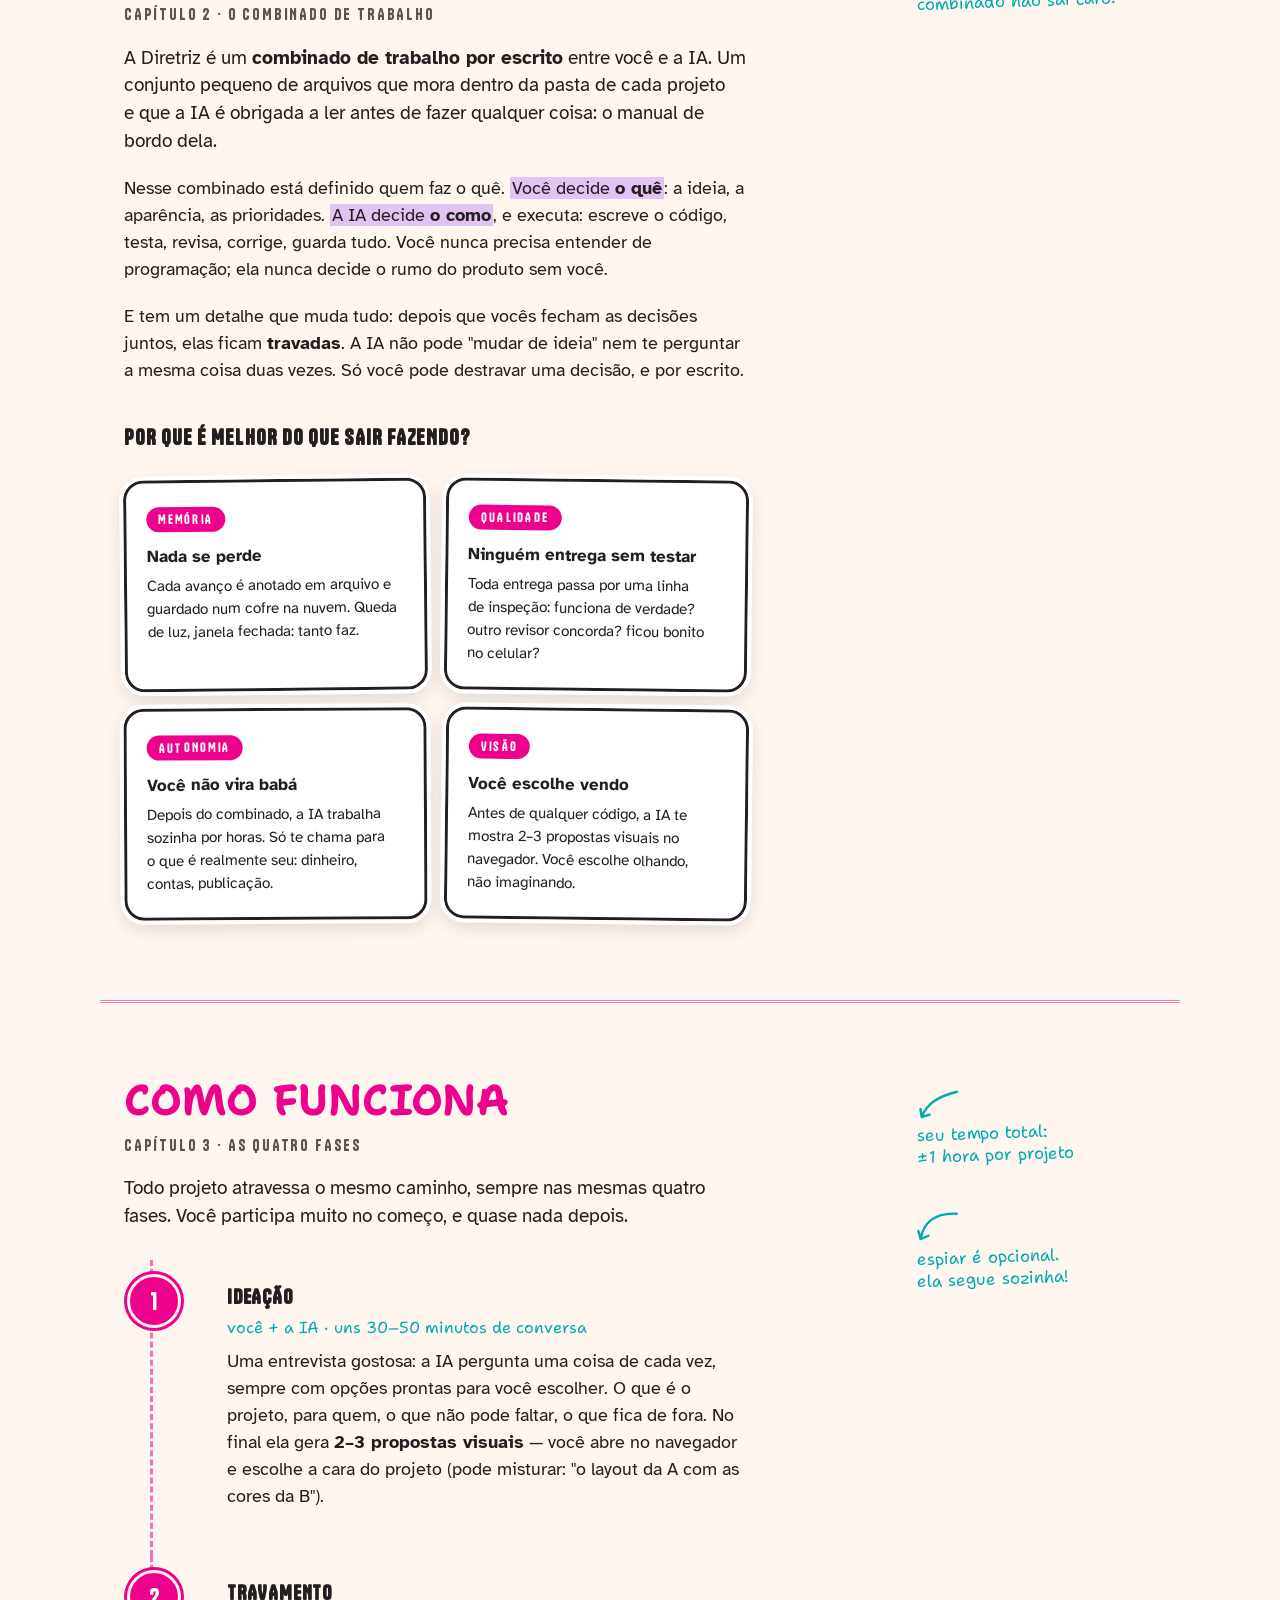
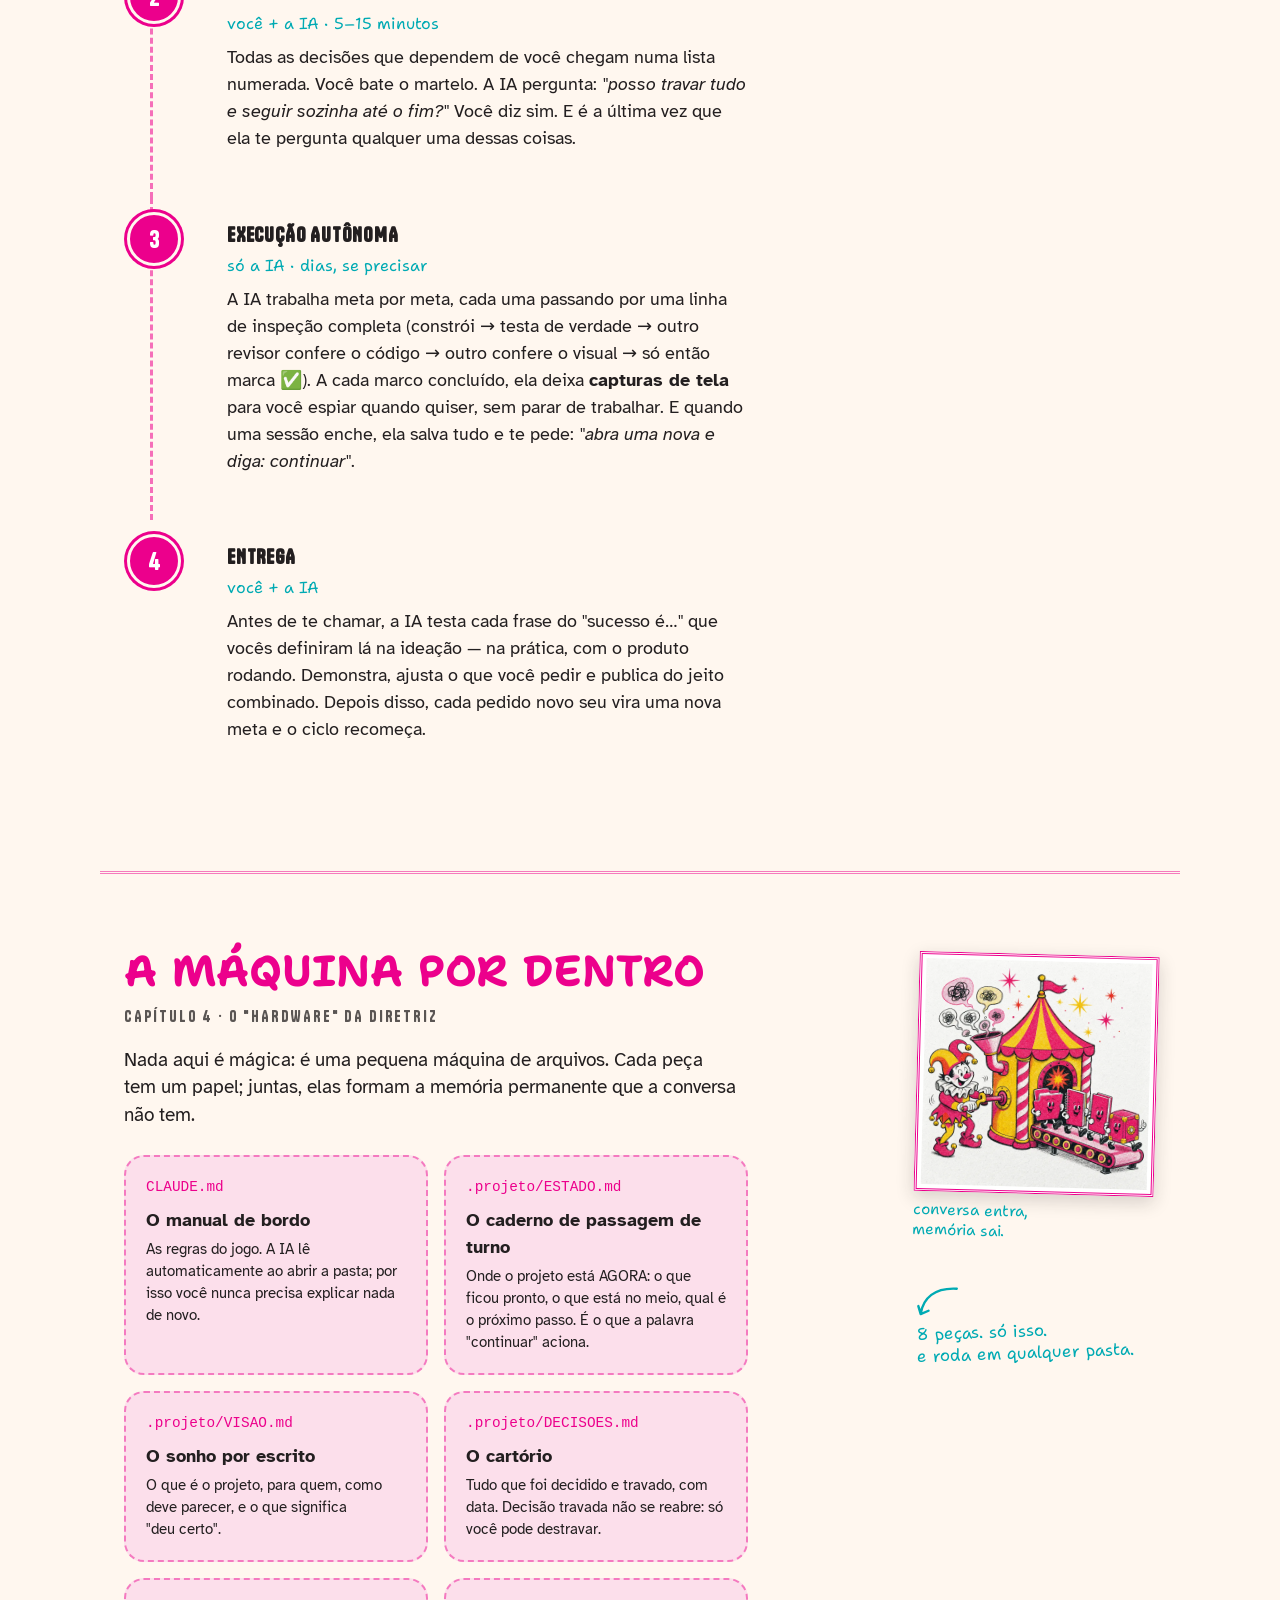
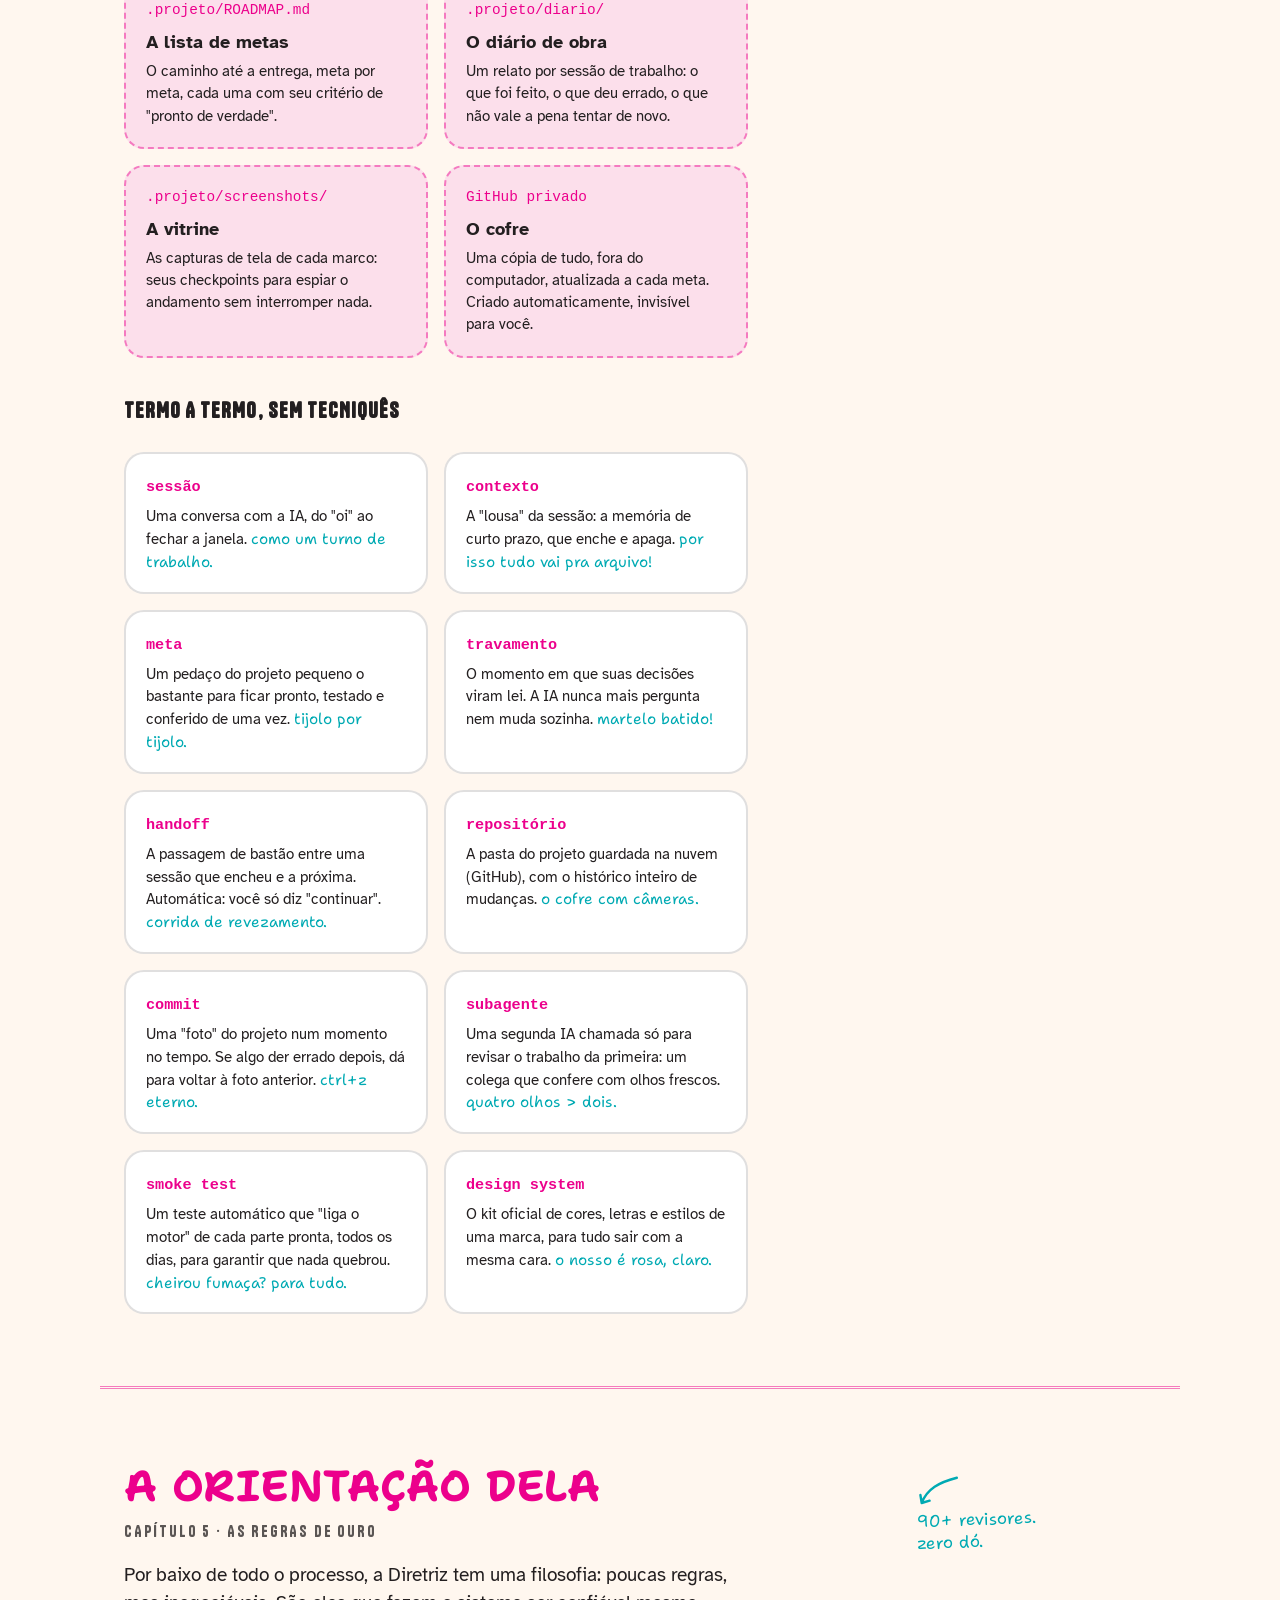
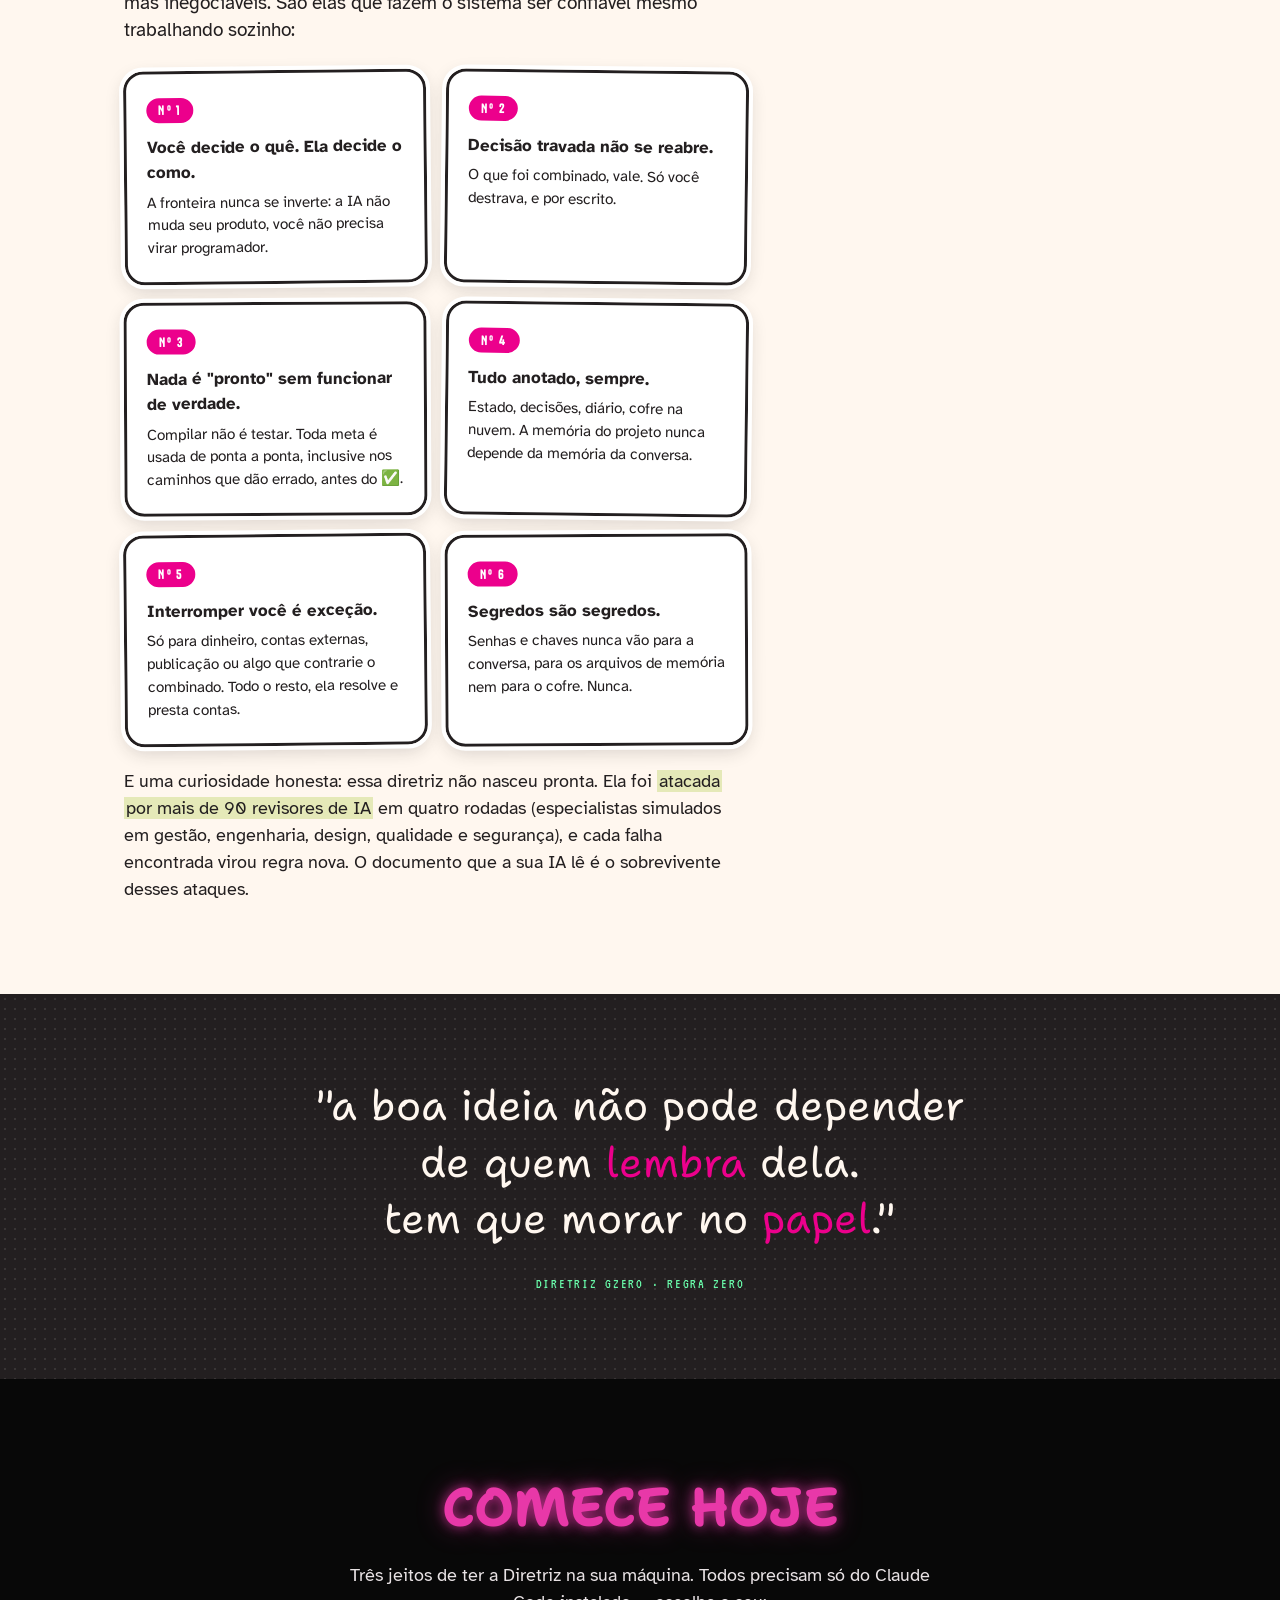
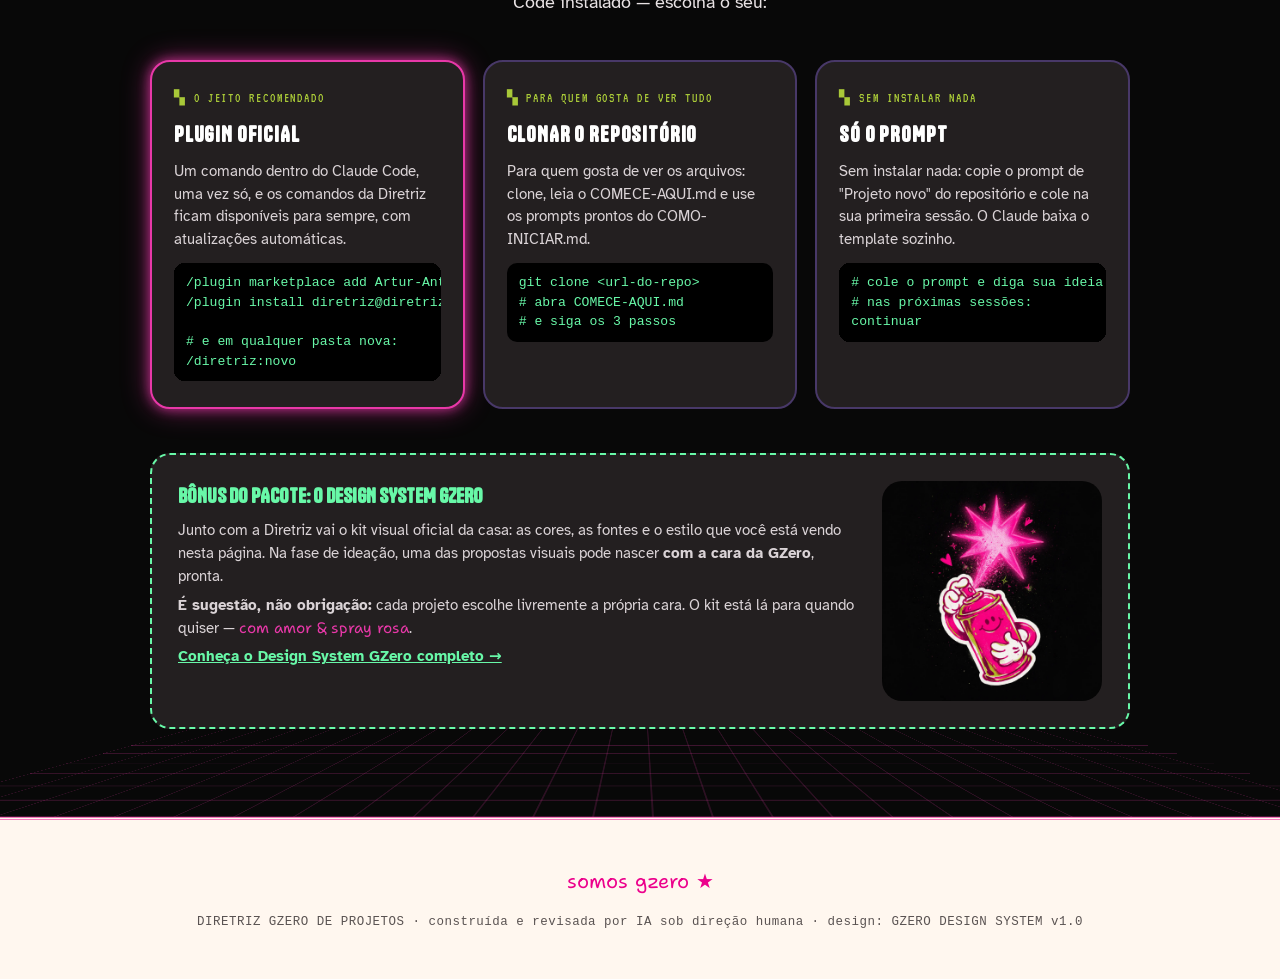
==== commit e5307f28: "Corrige fontes no iOS: subsets extraidos de PDF eram rejeitados pelos navegadores (Salted sem cmap; " ====
--- a/docs/index.html
+++ b/docs/index.html
@@ -14,13 +14,18 @@
    "com amor & spray rosa"
    ============================================================ */
 
-/* ---------- FONTES REAIS (subsets extraídos dos livros) ---------- */
-@font-face{font-family:"Atkinson Hyperlegible";src:url("fonts/AtkinsonHyperlegible-Regular.ttf") format("truetype");font-weight:400;font-style:normal;font-display:swap}
-@font-face{font-family:"Atkinson Hyperlegible";src:url("fonts/AtkinsonHyperlegible-Bold.ttf") format("truetype");font-weight:700;font-style:normal;font-display:swap}
-@font-face{font-family:"Atkinson Hyperlegible";src:url("fonts/AtkinsonHyperlegible-Italic.ttf") format("truetype");font-weight:400;font-style:italic;font-display:swap}
-@font-face{font-family:"Salted";src:url("fonts/Salted-Regular.ttf") format("truetype");font-weight:400;font-display:swap}
-@font-face{font-family:"Hepta Slab";src:url("fonts/HeptaSlab-ExtraLight.ttf") format("truetype");font-weight:200;font-display:swap}
-@font-face{font-family:"Home Video";src:url("fonts/HomeVideo-Regular.ttf") format("truetype");font-weight:400;font-display:swap}
+/* ---------- FONTES DA MARCA (hospedadas junto ao site) ----------
+   Tanker: display oficial (Fontshare), agora embarcada de verdade.
+   Shantell Sans (OFL): a voz manuscrita — o subset da Salted extraído
+   dos PDFs veio sem tabela cmap (inutilizável em qualquer navegador);
+   o próprio design system prevê o fallback "outra script marcador". */
+@font-face{font-family:"Atkinson Hyperlegible";src:url("fonts/AtkinsonHyperlegible-Regular.woff2") format("woff2");font-weight:400;font-style:normal;font-display:swap}
+@font-face{font-family:"Atkinson Hyperlegible";src:url("fonts/AtkinsonHyperlegible-Bold.woff2") format("woff2");font-weight:700;font-style:normal;font-display:swap}
+@font-face{font-family:"Atkinson Hyperlegible";src:url("fonts/AtkinsonHyperlegible-Italic.woff2") format("woff2");font-weight:400;font-style:italic;font-display:swap}
+@font-face{font-family:"Tanker";src:url("fonts/Tanker.woff2") format("woff2");font-weight:400;font-display:swap}
+@font-face{font-family:"Shantell Sans";src:url("fonts/ShantellSans.woff2") format("woff2");font-weight:300 800;font-display:swap}
+@font-face{font-family:"Hepta Slab";src:url("fonts/HeptaSlab.woff2") format("woff2");font-weight:100 900;font-display:swap}
+@font-face{font-family:"VT323";src:url("fonts/VT323.woff2") format("woff2");font-weight:400;font-display:swap}
 
 /* ---------- TOKENS GZERO (núcleo, de tokens.css oficial) ---------- */
 :root{
@@ -42,10 +47,10 @@
   --gz-poeira-estrela:#F8F8A8;
 
   --gz-font-corpo:"Atkinson Hyperlegible",system-ui,sans-serif;
-  --gz-font-display:"Tanker","Anton",Impact,"Arial Narrow",sans-serif;
-  --gz-font-lettering:"Salted","Bradley Hand","Segoe Script",cursive;
-  --gz-font-slab:"Hepta Slab",Rockwell,serif;
-  --gz-font-vhs:"Home Video","VT323",monospace;
+  --gz-font-display:"Tanker","Avenir Next Condensed",Impact,"Arial Narrow",sans-serif;
+  --gz-font-lettering:"Shantell Sans","Bradley Hand","Segoe Script",cursive;
+  --gz-font-slab:"Hepta Slab",Rockwell,"Times New Roman",serif;
+  --gz-font-vhs:"VT323","Courier New",monospace;
   --gz-font-codigo:"Menlo","Consolas","Courier New",monospace;
 
   --gz-glow-neon:0 0 12px rgba(232,56,168,.75),0 0 28px rgba(232,56,168,.45);
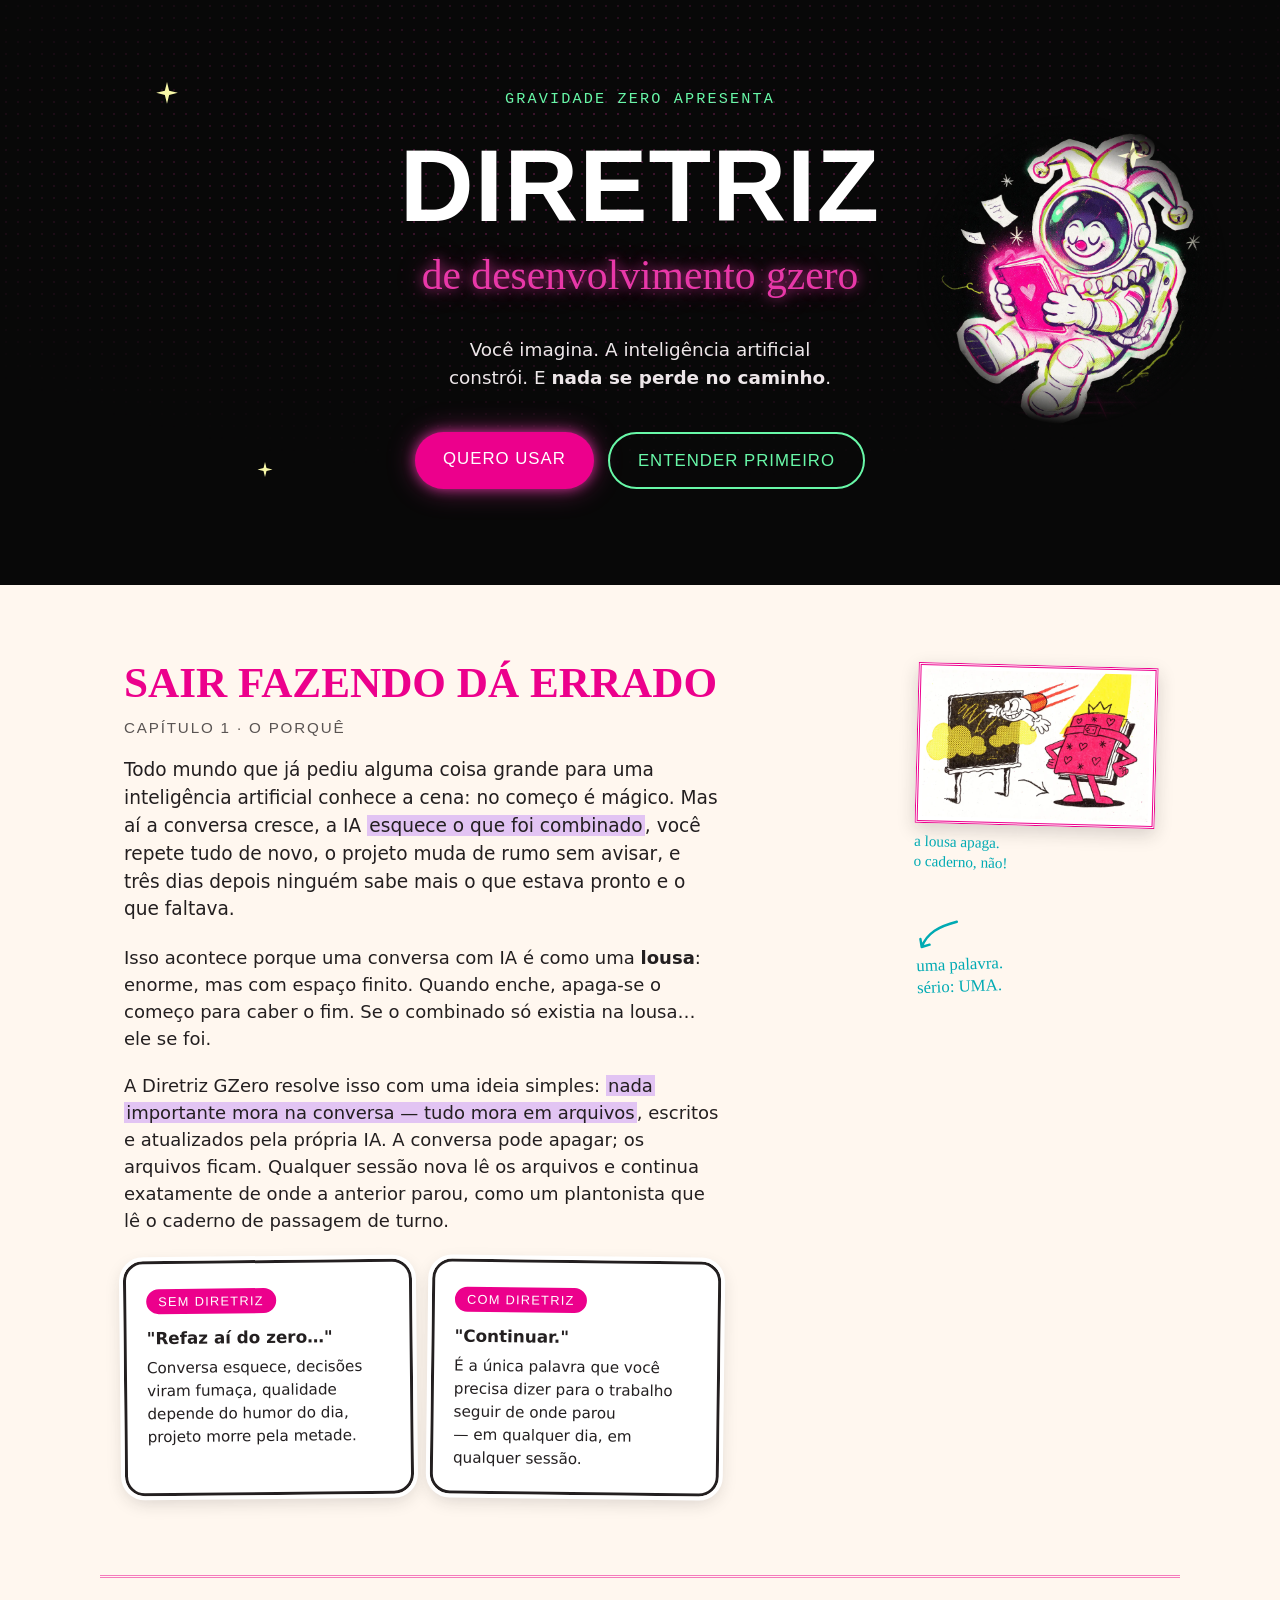
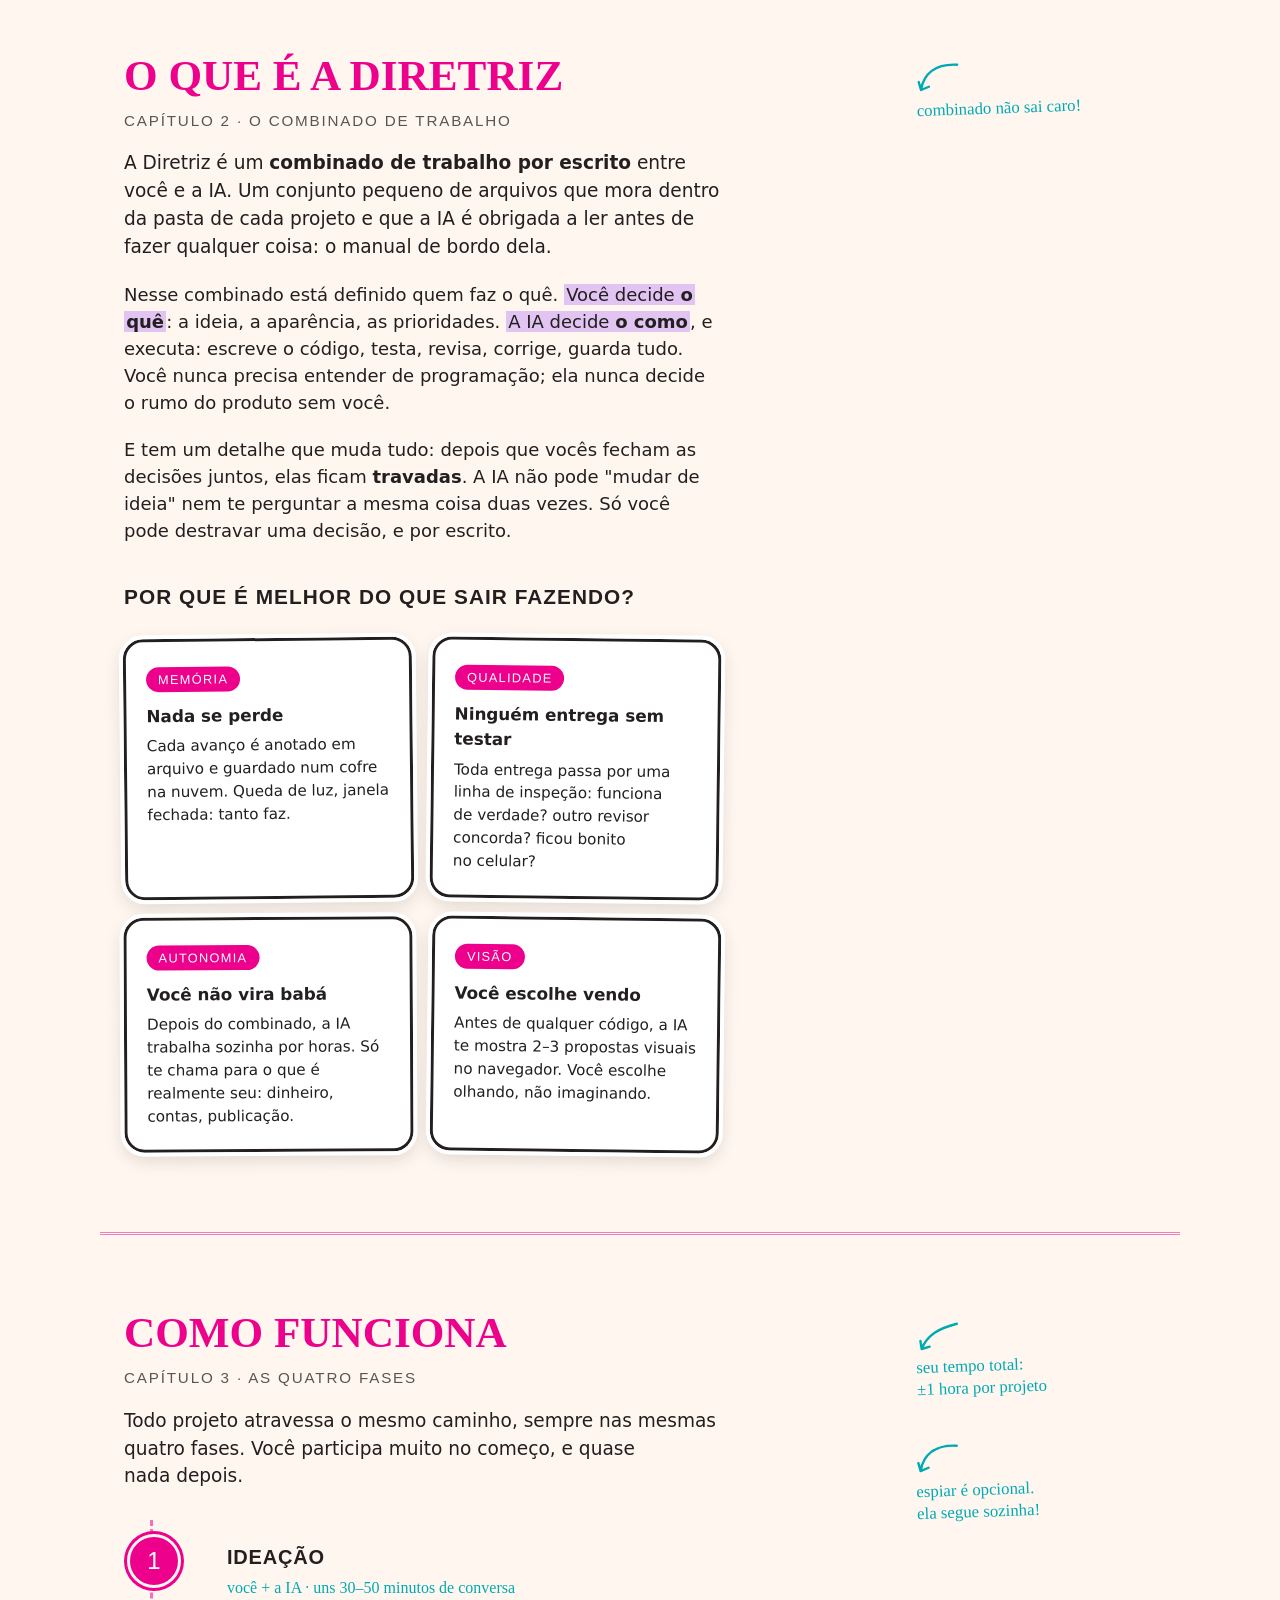
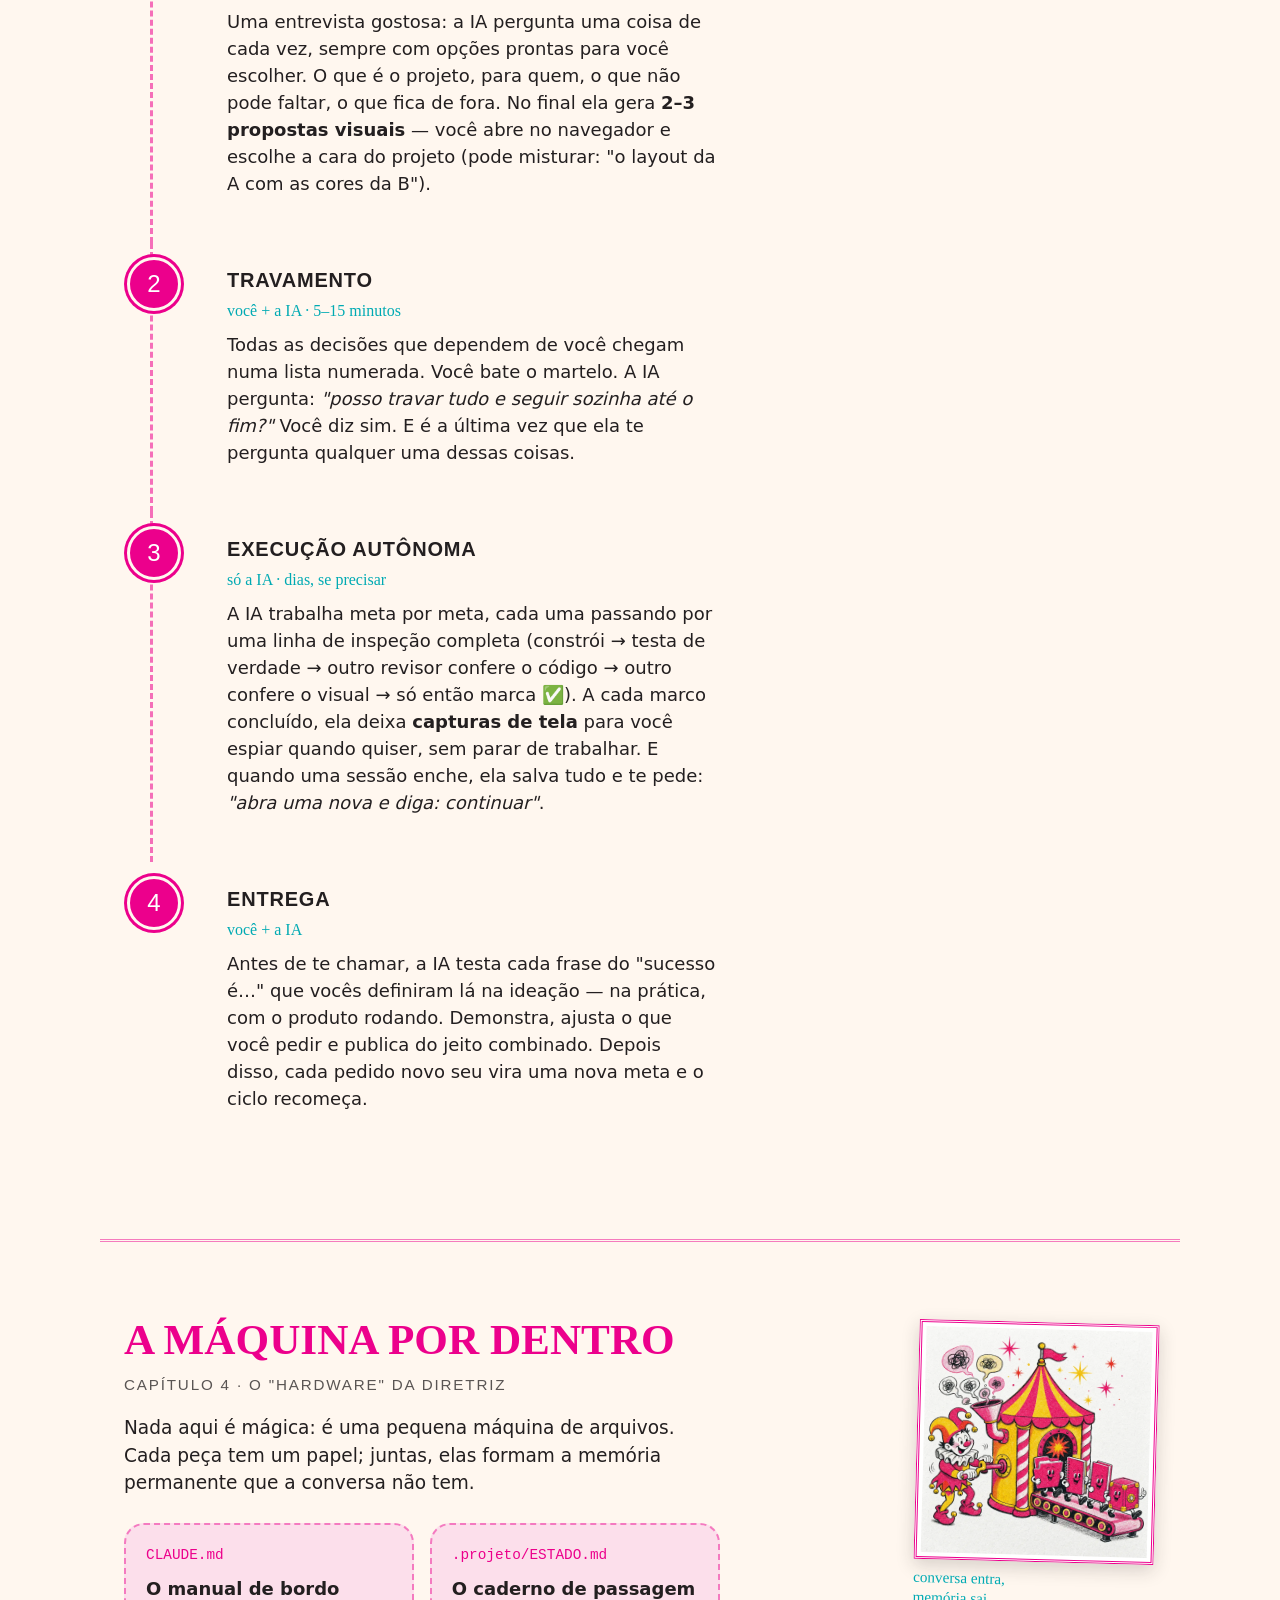
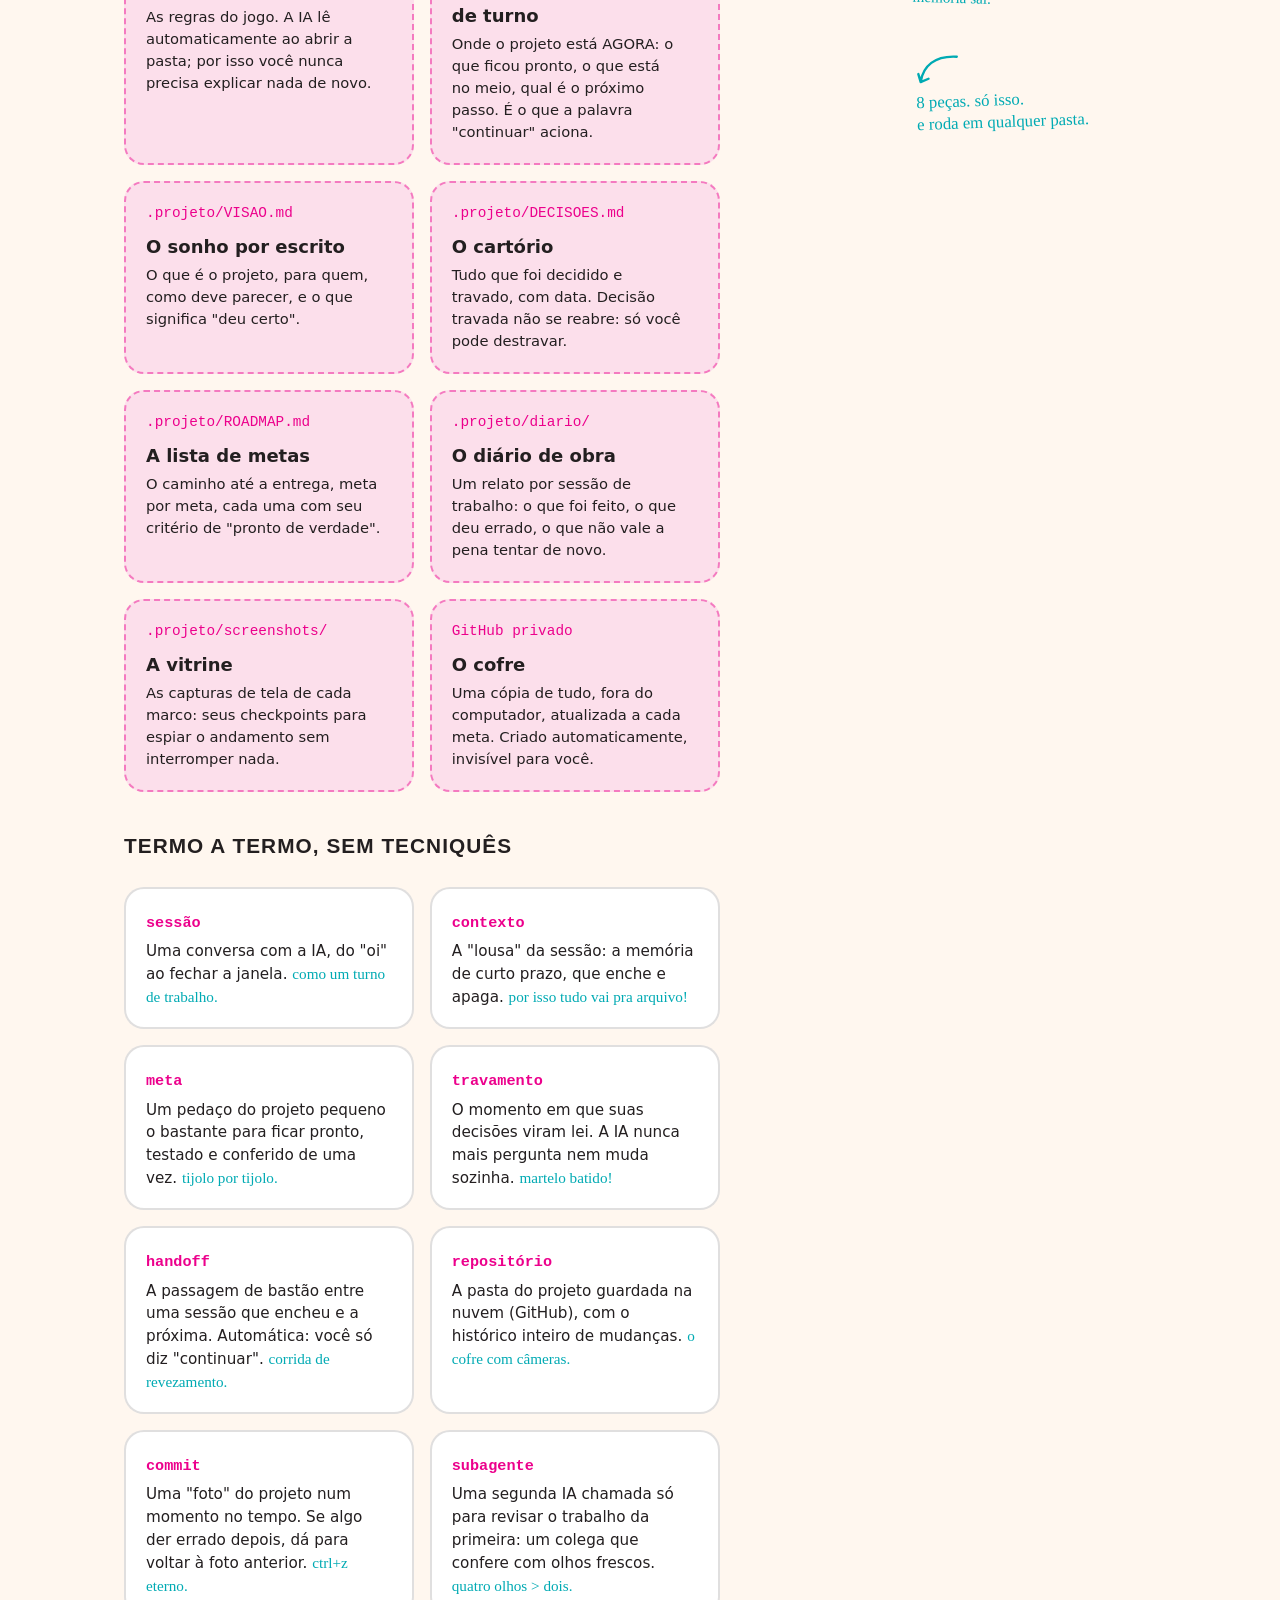
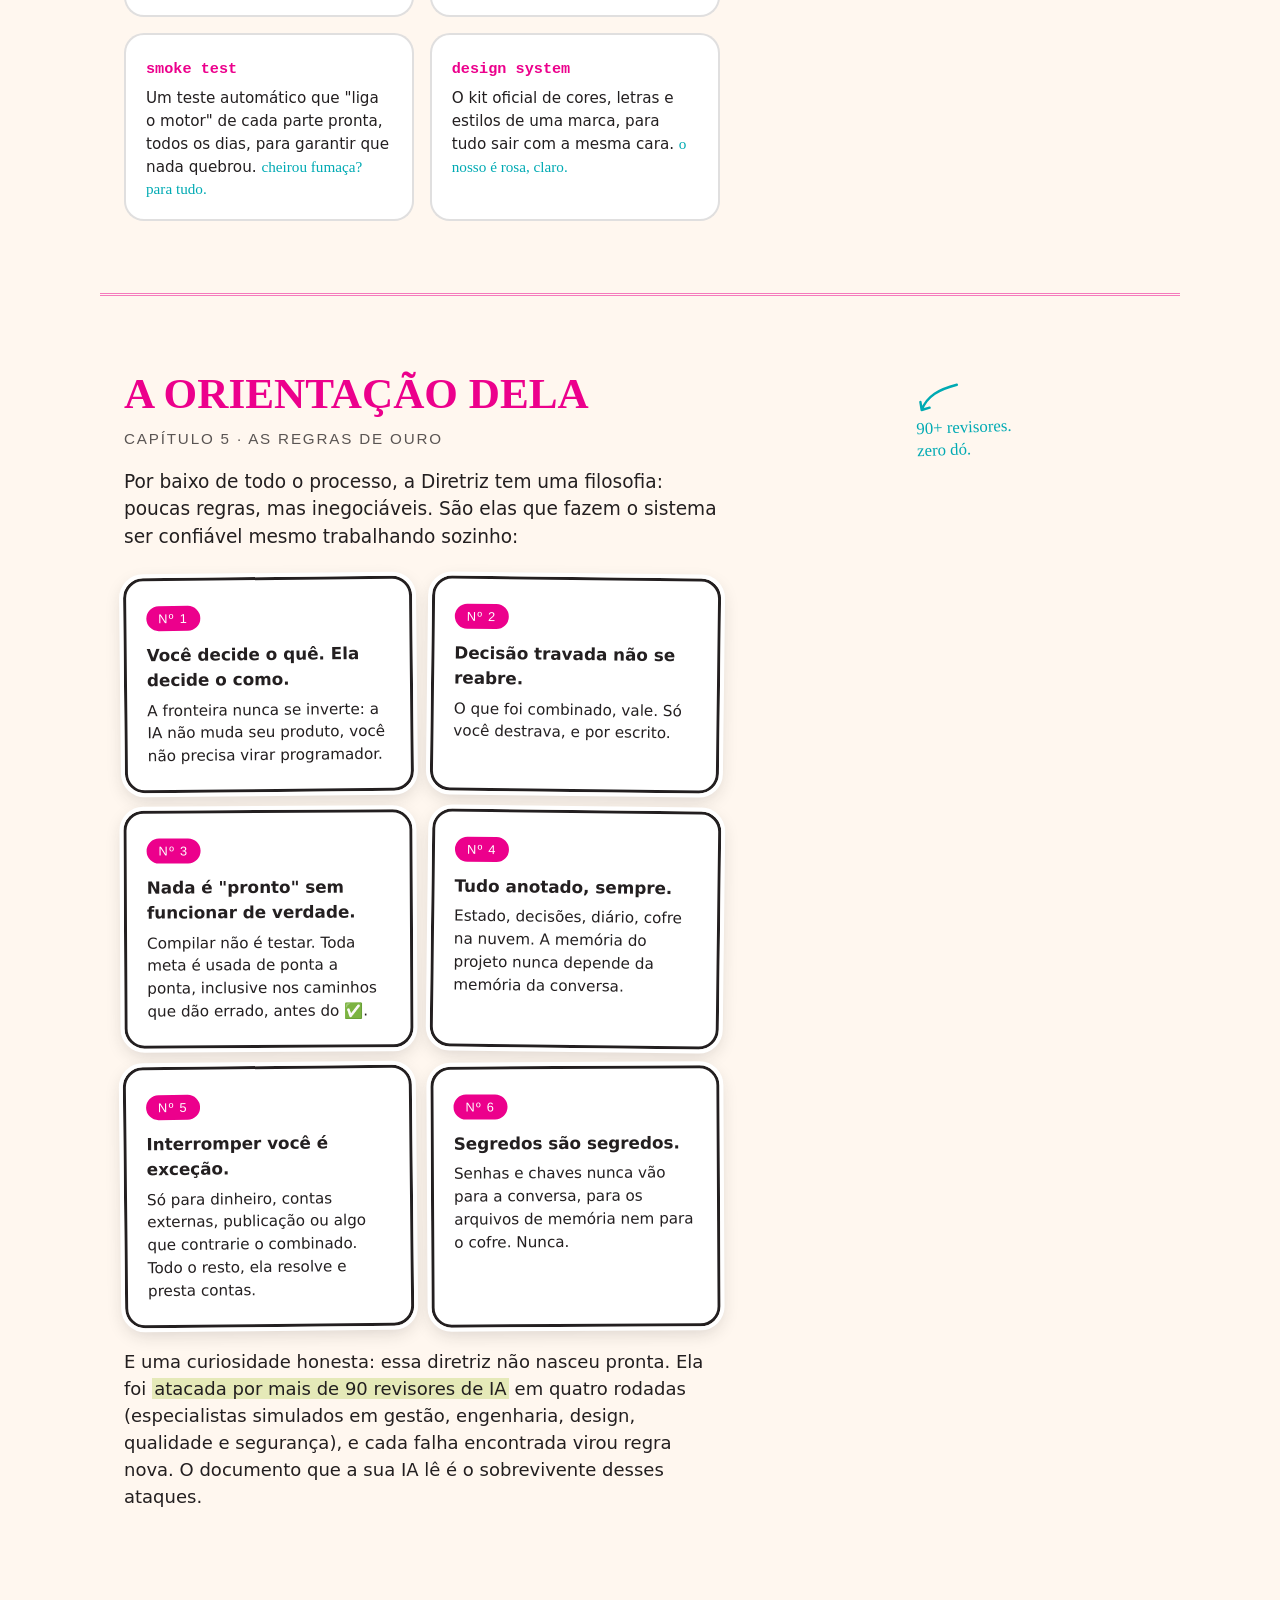
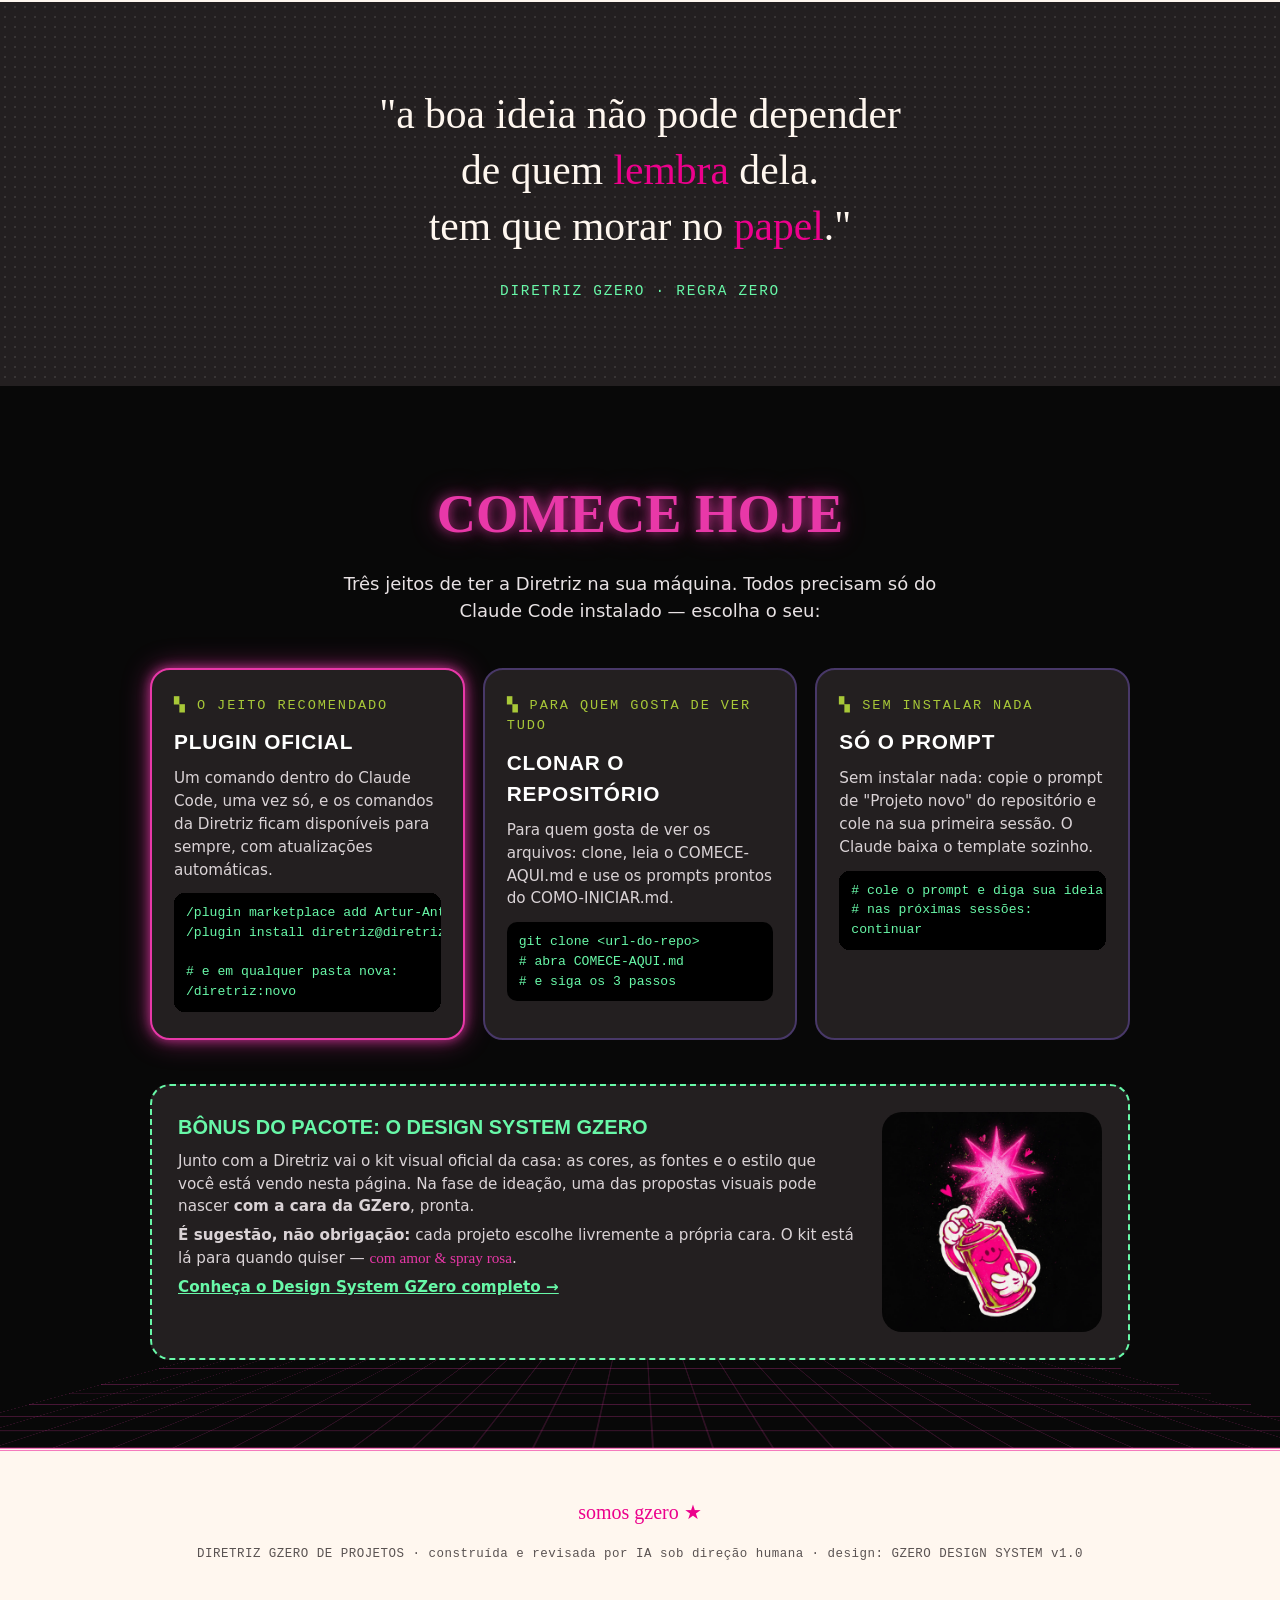
==== commit 5223b0b3: "Fontes por plataforma: desktop mantem o visual classico aprovado (Segoe UI/Impact/Segoe Script, zero" ====
--- a/docs/index.html
+++ b/docs/index.html
@@ -46,17 +46,33 @@
   --gz-indigo-noite:#483868;
   --gz-poeira-estrela:#F8F8A8;
 
-  --gz-font-corpo:"Atkinson Hyperlegible",system-ui,sans-serif;
-  --gz-font-display:"Tanker","Avenir Next Condensed",Impact,"Arial Narrow",sans-serif;
-  --gz-font-lettering:"Shantell Sans","Bradley Hand","Segoe Script",cursive;
-  --gz-font-slab:"Hepta Slab",Rockwell,"Times New Roman",serif;
-  --gz-font-vhs:"VT323","Courier New",monospace;
+  /* DESKTOP: o visual "clássico" aprovado pelo Artur — as fontes de sistema
+     que o Windows usava quando os subsets antigos falhavam (Impact, Segoe
+     Script, Segoe UI). No celular/touch (regra @media abaixo), entram as
+     fontes web completas da marca, que funcionam no iPhone. */
+  --gz-font-corpo:"Segoe UI",system-ui,sans-serif;
+  --gz-font-display:Impact,"Arial Narrow","Avenir Next Condensed",sans-serif;
+  --gz-font-lettering:"Segoe Script","Bradley Hand",cursive;
+  --gz-font-slab:Rockwell,"Times New Roman",serif;
+  --gz-font-vhs:Consolas,"Courier New",monospace;
   --gz-font-codigo:"Menlo","Consolas","Courier New",monospace;
 
   --gz-glow-neon:0 0 12px rgba(232,56,168,.75),0 0 28px rgba(232,56,168,.45);
   --gz-shadow-sticker:0 6px 18px rgba(35,31,32,.18);
   --gz-radius-sticker:20px;
   --gz-measure:52ch;
+}
+
+/* CELULAR/TOUCH: fontes web completas da marca (funcionam no iPhone).
+   Só aqui os arquivos .woff2 são baixados — no desktop, nada muda. */
+@media (pointer:coarse), (max-width:768px){
+  :root{
+    --gz-font-corpo:"Atkinson Hyperlegible",system-ui,sans-serif;
+    --gz-font-display:"Tanker","Avenir Next Condensed",Impact,"Arial Narrow",sans-serif;
+    --gz-font-lettering:"Shantell Sans","Bradley Hand","Segoe Script",cursive;
+    --gz-font-slab:"Hepta Slab",Rockwell,"Times New Roman",serif;
+    --gz-font-vhs:"VT323","Courier New",monospace;
+  }
 }
 
 *{box-sizing:border-box;margin:0}
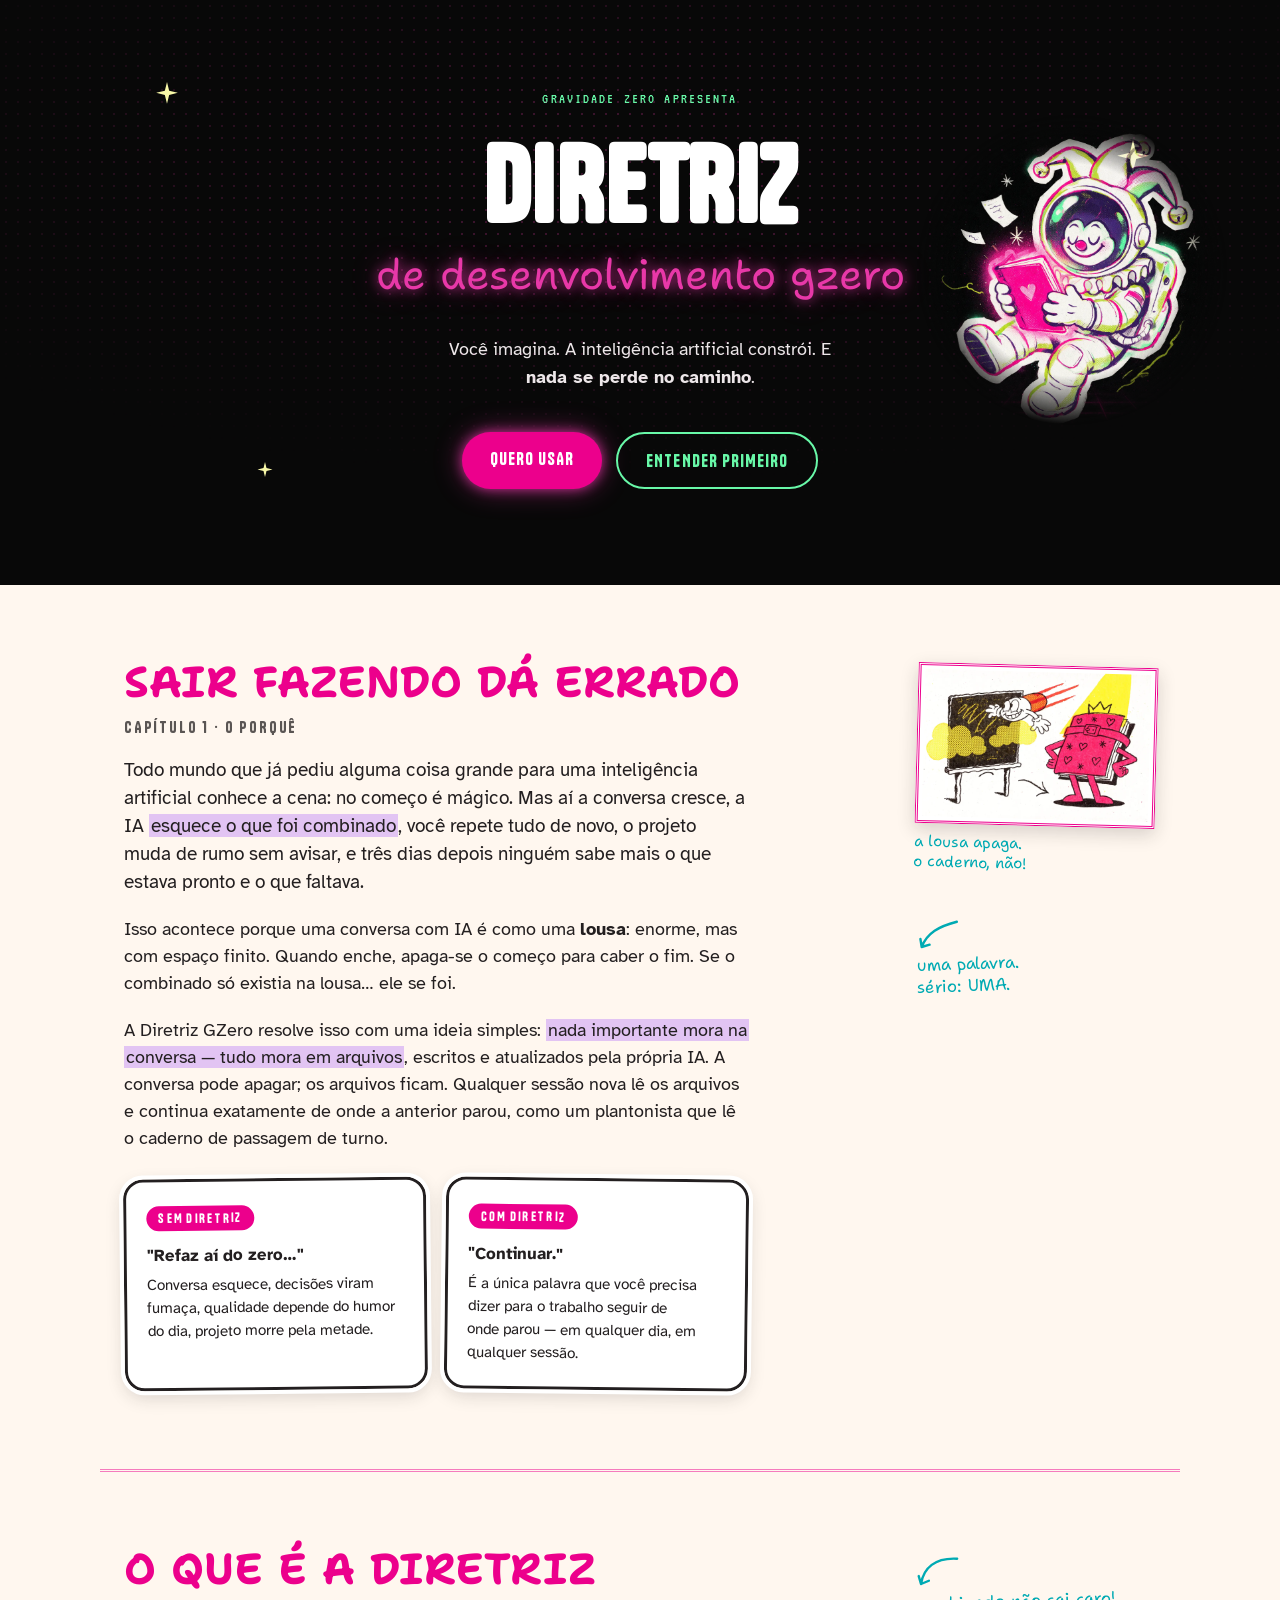
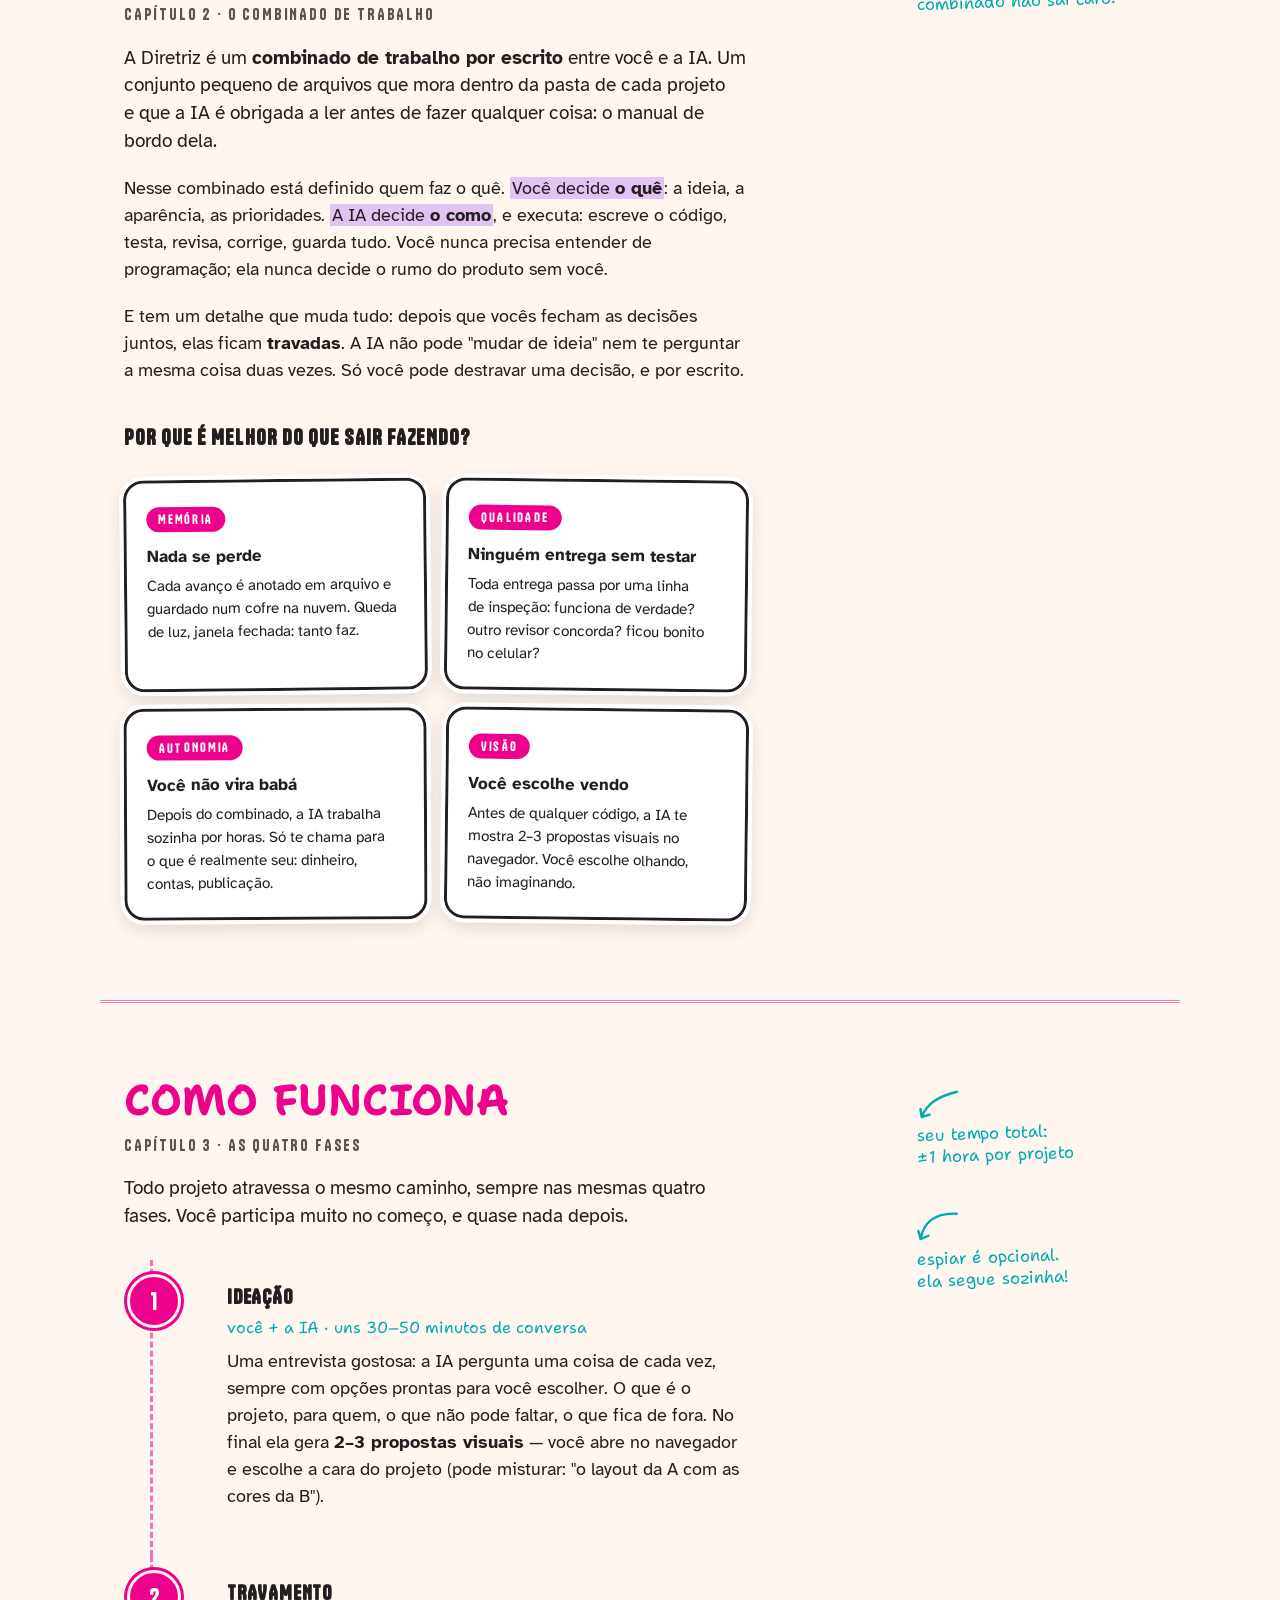
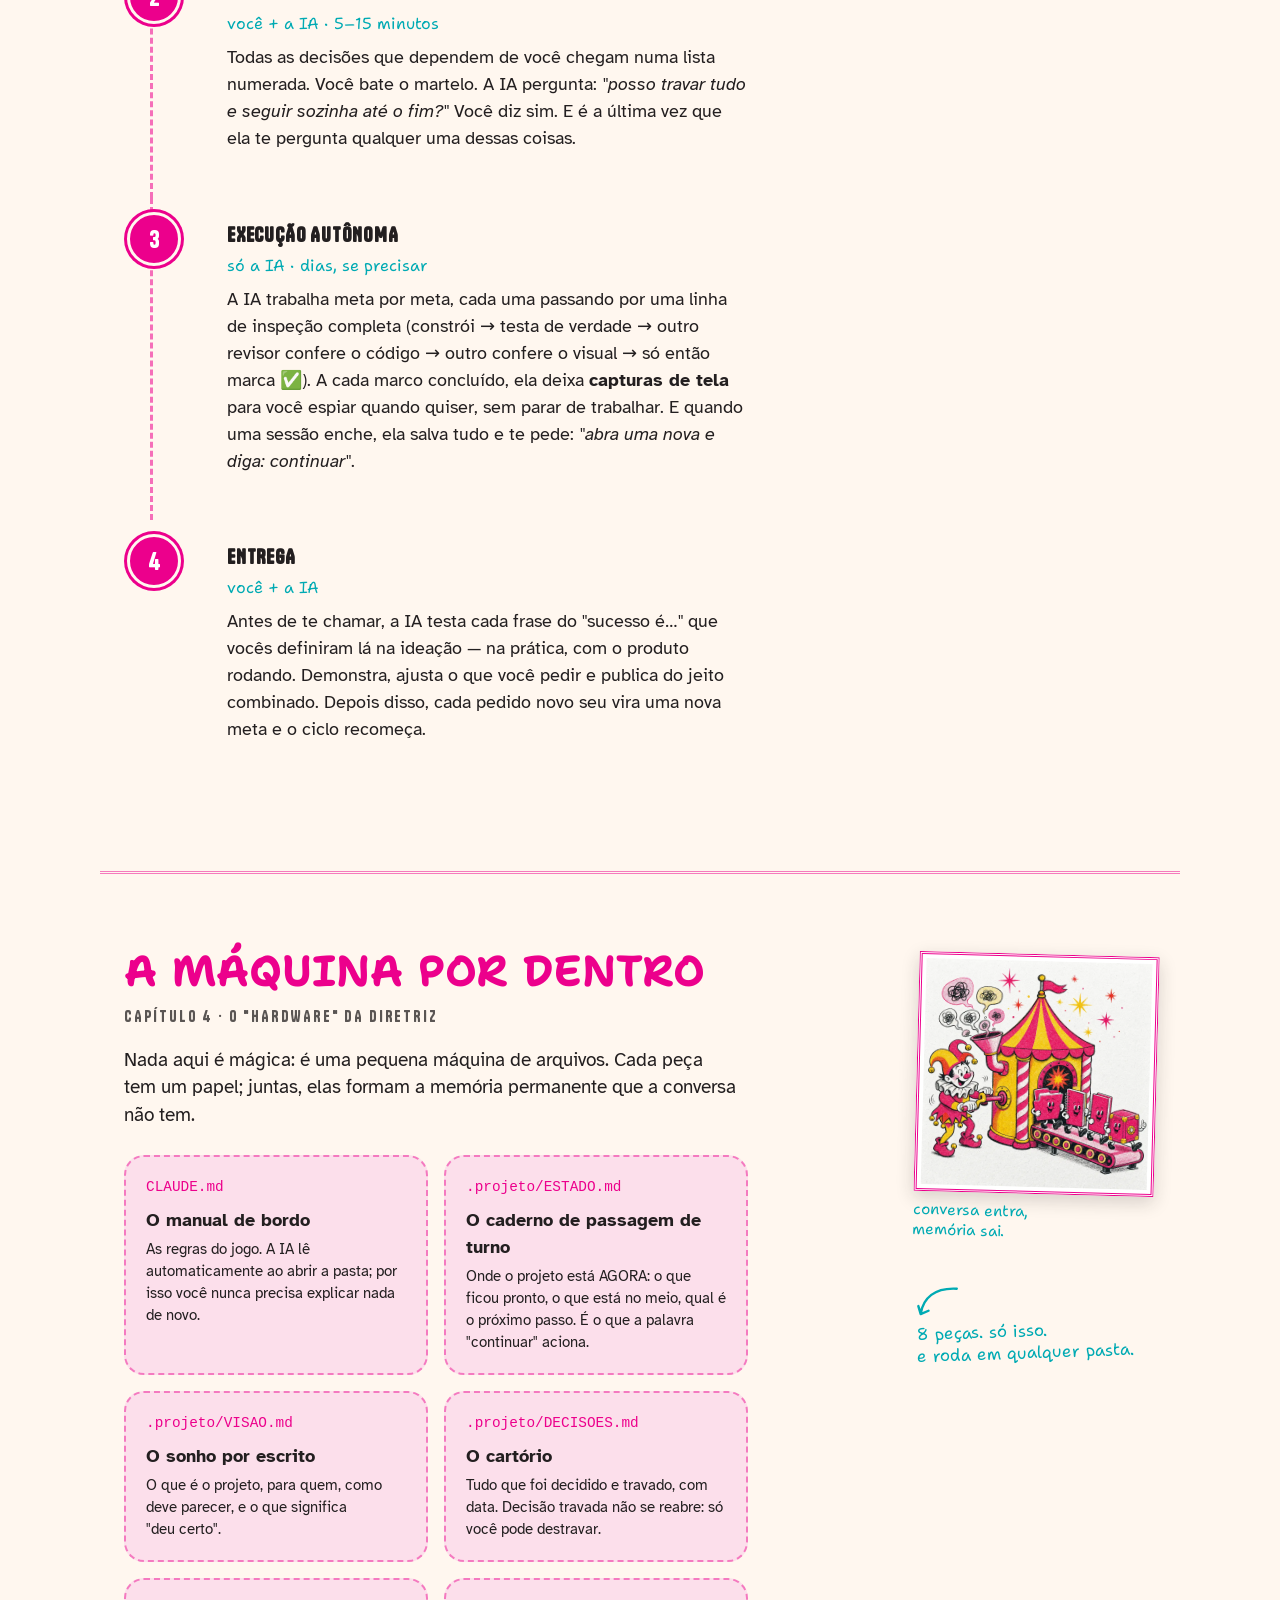
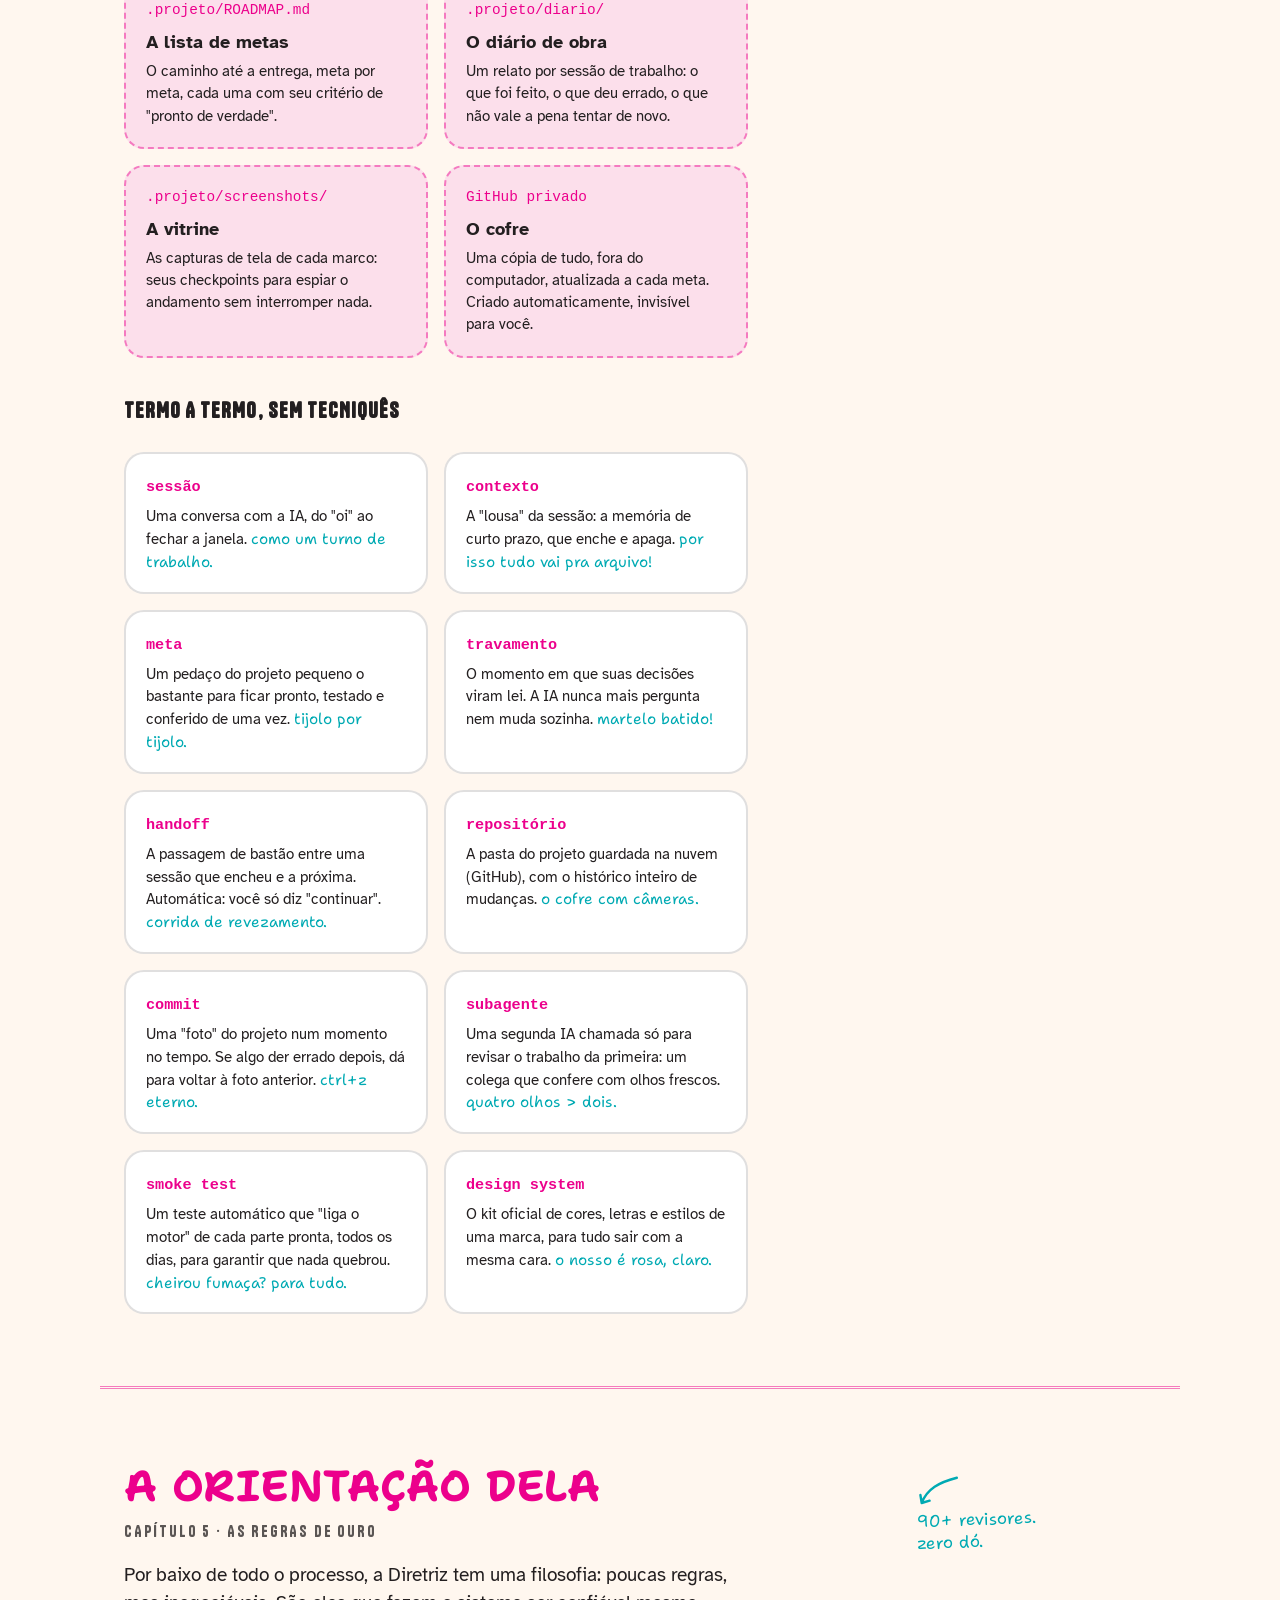
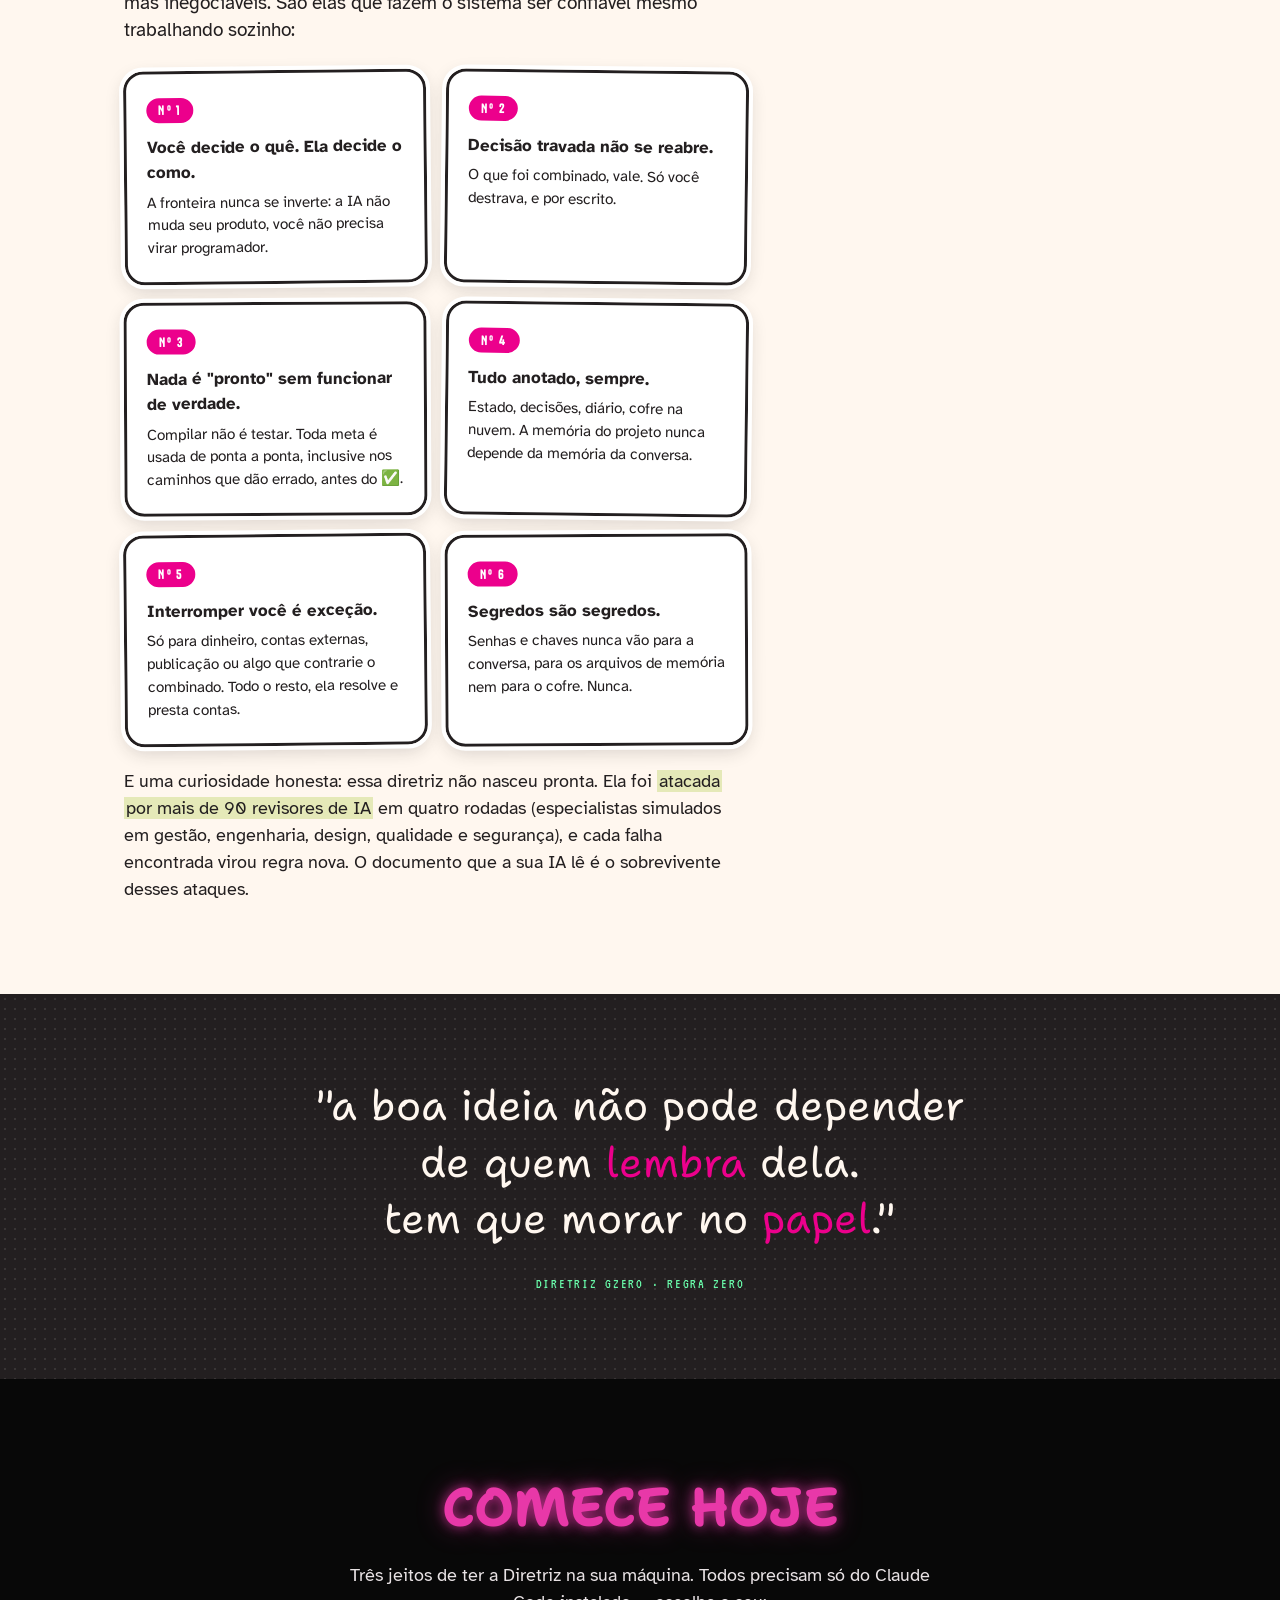
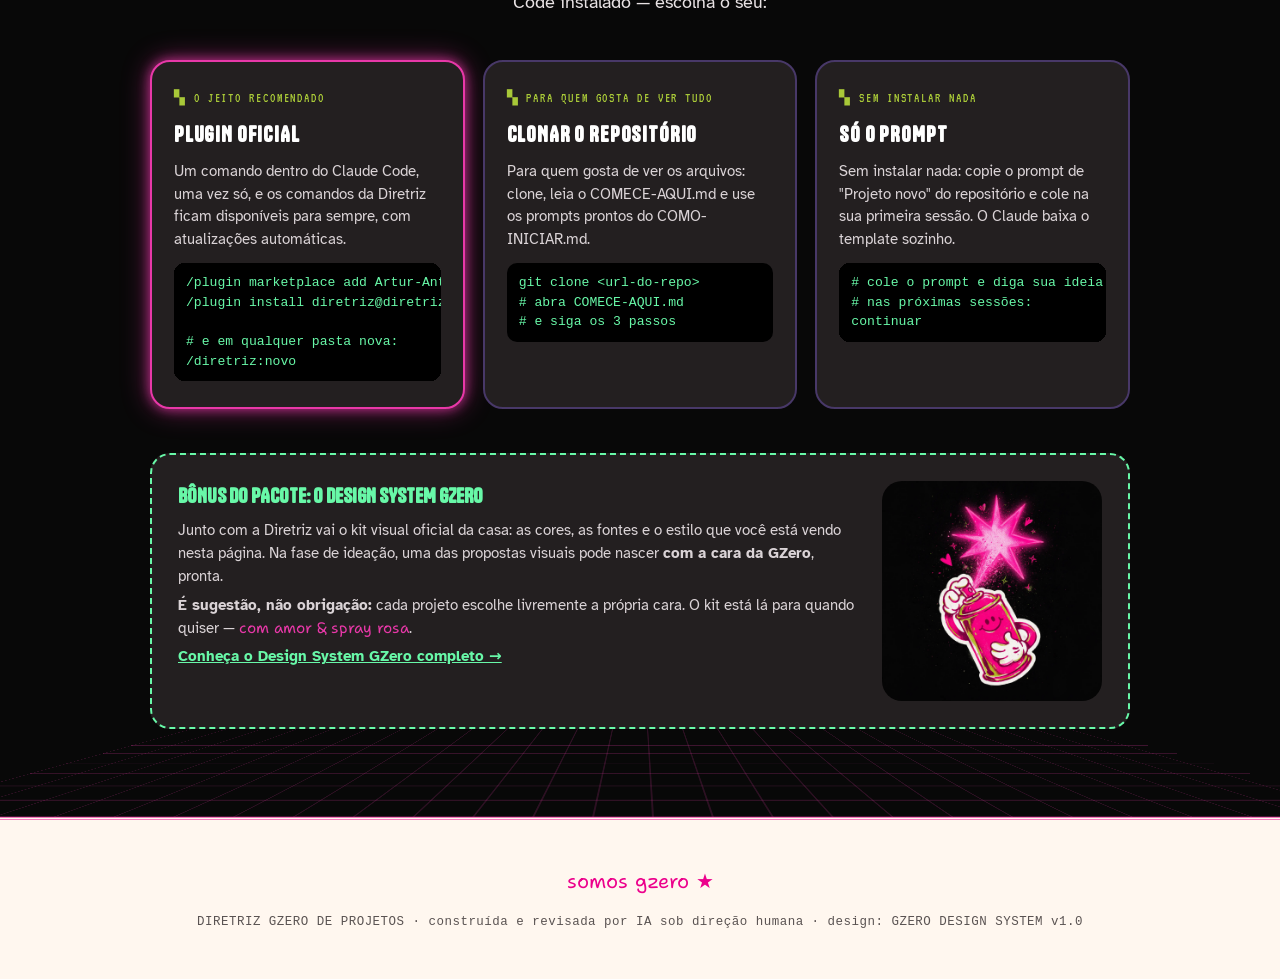
==== commit 0b35dd03: "Tipografia real da marca em todas as plataformas (pedido de Artur para ver as originais no desktop);" ====
--- a/docs/index.html
+++ b/docs/index.html
@@ -46,33 +46,19 @@
   --gz-indigo-noite:#483868;
   --gz-poeira-estrela:#F8F8A8;
 
-  /* DESKTOP: o visual "clássico" aprovado pelo Artur — as fontes de sistema
-     que o Windows usava quando os subsets antigos falhavam (Impact, Segoe
-     Script, Segoe UI). No celular/touch (regra @media abaixo), entram as
-     fontes web completas da marca, que funcionam no iPhone. */
-  --gz-font-corpo:"Segoe UI",system-ui,sans-serif;
-  --gz-font-display:Impact,"Arial Narrow","Avenir Next Condensed",sans-serif;
-  --gz-font-lettering:"Segoe Script","Bradley Hand",cursive;
-  --gz-font-slab:Rockwell,"Times New Roman",serif;
-  --gz-font-vhs:Consolas,"Courier New",monospace;
+  /* Tipografia real da marca em todas as plataformas (decisão de Artur).
+     Para voltar ao visual "clássico" de sistema no desktop, ver commit 5223b0b. */
+  --gz-font-corpo:"Atkinson Hyperlegible",system-ui,sans-serif;
+  --gz-font-display:"Tanker","Avenir Next Condensed",Impact,"Arial Narrow",sans-serif;
+  --gz-font-lettering:"Shantell Sans","Bradley Hand","Segoe Script",cursive;
+  --gz-font-slab:"Hepta Slab",Rockwell,"Times New Roman",serif;
+  --gz-font-vhs:"VT323","Courier New",monospace;
   --gz-font-codigo:"Menlo","Consolas","Courier New",monospace;
 
   --gz-glow-neon:0 0 12px rgba(232,56,168,.75),0 0 28px rgba(232,56,168,.45);
   --gz-shadow-sticker:0 6px 18px rgba(35,31,32,.18);
   --gz-radius-sticker:20px;
   --gz-measure:52ch;
-}
-
-/* CELULAR/TOUCH: fontes web completas da marca (funcionam no iPhone).
-   Só aqui os arquivos .woff2 são baixados — no desktop, nada muda. */
-@media (pointer:coarse), (max-width:768px){
-  :root{
-    --gz-font-corpo:"Atkinson Hyperlegible",system-ui,sans-serif;
-    --gz-font-display:"Tanker","Avenir Next Condensed",Impact,"Arial Narrow",sans-serif;
-    --gz-font-lettering:"Shantell Sans","Bradley Hand","Segoe Script",cursive;
-    --gz-font-slab:"Hepta Slab",Rockwell,"Times New Roman",serif;
-    --gz-font-vhs:"VT323","Courier New",monospace;
-  }
 }
 
 *{box-sizing:border-box;margin:0}
